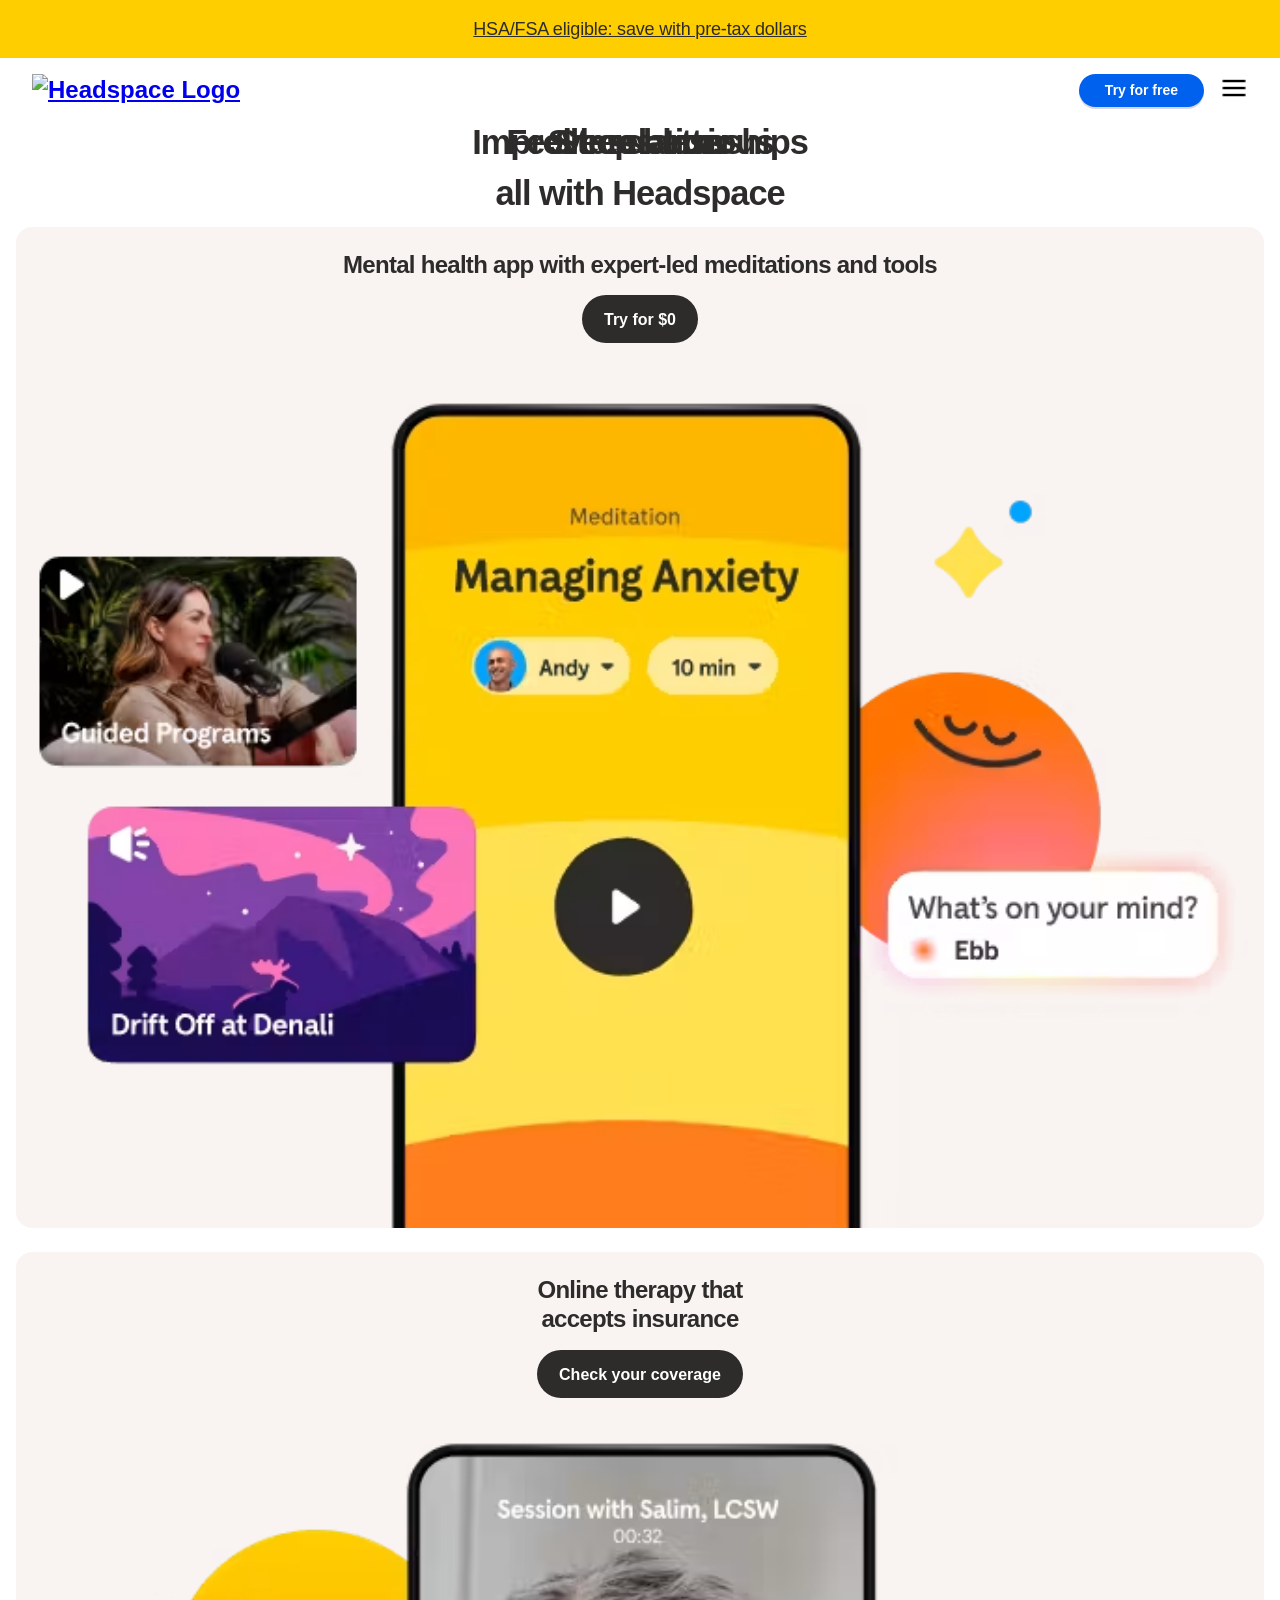
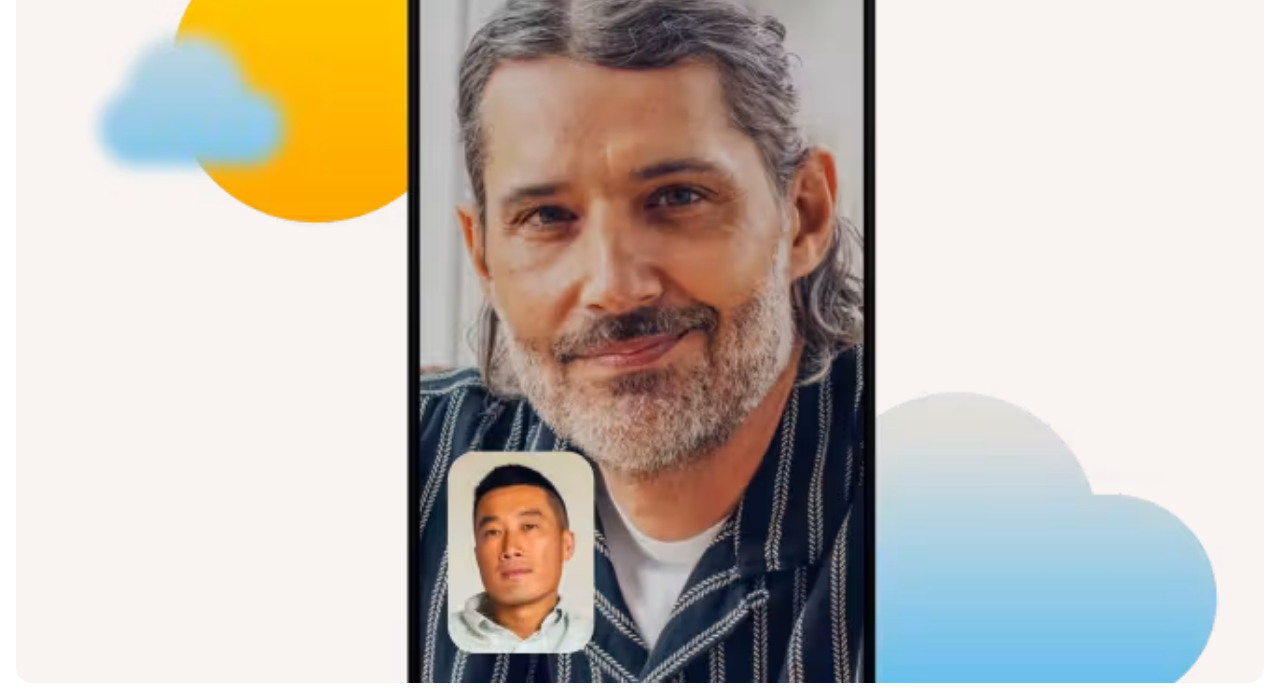
==== index.html @ a24cae14 "Add files via upload" ====
<!DOCTYPE html>
<html lang="en">

<head>
    <meta charset="UTF-8">
    <meta name="viewport" content="width=device-width, initial-scale=1.0">
    <title>Headspace</title>
    <link rel="stylesheet" href="css/styles.css">
</head>

<body>

    <div>
        <a href="https://checkout.headspace.com/checkout?voucherCode=B2C14DANNUAL2022&step=Warm-up/">
            <p>HSA/FSA eligible: save with pre-tax dollars</p>
        </a>
    </div>
    <nav>
        <ul>
            <li>
                <a href="index.html">
                    <img src="//images.ctfassets.net/v3n26e09qg2r/64mSWkeWKMrDAwmTViOdmS/ec6d493260ff34b5a6205be6aec2a485/Logo.svg"
                        alt="Headspace Logo">
                </a>


            </li>
            <li>
                <a href="https://checkout.headspace.com/checkout?voucherCode=B2C14DANNUAL2022">Try for free</a>
                <label for="menu-toggle"><img src="img/hamburger.png" alt="Menu"> <input type="checkbox"
                        id="menu-toggle" hidden>
                </label>
            </li>
        </ul>


        <div>
            <ul>
                <label for="menu-toggle"><span></span></label>
                <li>
                    <label for="Submenu-ForYou">
                        <input type="checkbox" id="Submenu-ForYou" hidden>
                        <p>For You</p>
                        <span></span>
                    </label>
                    <div>
                            <ul>
                                <li> <label for="Submenu-ForYou"><span></span></label>
                                    <h1>For You</h1>
                                    <label for="menu-toggle"><span></span></label>
                                </li>
                                <li>
                                    <a href="https://www.headspace.com/app?origin=navigation">Headspace App</a>
                                    <details>
                                        <summary>What we offer</summary>
                                        <ul>
                                            <li><a href="">Meditation</a></li>
                                            <li><a href="">Online therapy</a></li>
                                            <li><a href="">Mindfulness</a></li>
                                            <li><a href="">Sleep</a></li>
                                            <li><a href="">Mental health coaching</a></li>
                                            <li><a href="">Ebb AI companion</a></li>
                                        </ul>
                                    </details>
                                    <details>
                                        <summary>How we help</summary>
                                        <ul>
                                            <li><a href="">Anxiety</a></li>
                                            <li><a href="">Stress</a></li>
                                            <li><a href="">Sleep better</a></li>
                                            <li><a href="">Mental health</a></li>
                                            <li><a href="">Mindful families</a></li>
                                        </ul>
                                    </details>
                                                                        <details>
                                        <summary>Explore our library</summary>
                                        <ul>
                                            <li><a href="">New and popular</a></li>
                                            <li><a href="">Guided courses</a></li>
                                            <li><a href="">Beginning meditation</a></li>
                                            <li><a href="">Calming everyday anxiety</a></li>
                                            <li><a href="">Mindful parenting</a></li>
                                            <li><a href="">Mindfulness at work</a></li>
                                            <li><a href="">Sleep music</a></li>
                                            <li><a href="">White noise</a></li>
                                        </ul>
                                    </details>
                                </li>
                                <li>
                                    <a href="https://checkout.headspace.com/checkout?voucherCode=B2C14DANNUAL2022&origin=navigation">Try for free</a>
                                </li>
                            </ul>
                        </div>
                    <label for="Submenu-ForBusiness">
                        <input type="checkbox" id="Submenu-ForBusiness" hidden>
                        <p>For Business</p>
                        <span></span>
                    </label>

                    <a href="https://organizations.headspace.com/providers?origin=navigation">
                        For Providers
                    </a>

                    <label for="Submenu-OurPlans">
                        <input type="checkbox" id="Submenu-OurPlans" hidden>
                        <p>Our Plans</p>
                        <span></span>
                    </label>

                    <label for="Submenu-Resources">
                        <input type="checkbox" id="Submenu-Resources" hidden>
                        <p>Resources</p>
                        <span></span>
                    </label>

                    <label for="Submenu-About">
                        <input type="checkbox" id="Submenu-About" hidden>
                        <p>About</p>
                        <span></span>
                    </label>
                </li>
                <li></li>
                <li>
                    <a href="">Log in</a>
                    <a href="">Help</a>
                </li>
                <li><a href="http://checkout.headspace.com/therapy?origin=therapy-deeper-dive">Get started</a></li>
            </ul>
        </div>


    </nav>

    <header>
        <ul>
            <li><p>Sleep better</p></li>
            <li><p>Feel less anxious</p></li>
            <li><p>Improve relationships</p></li>
            <li><p>Stress less</p></li>
        </ul>
        <h2>all with Headspace</h2>
    </header>

        <main>
        <article>
            <div>
                <p>Mental health app with expert-led meditations and tools</p>

                <a href="">Try for $0</a>

                <img src="img/mobile_hero_1_june5_2x__1_.avif" alt="Mental health app">

            </div>
            <div>
                <p>Online therapy that accepts insurance</p>

                <a href="">Check your coverage</a>

                <img src="img/mobile_hero_2_june5_2x__1_.avif" alt="Online therapy">
            </div>
        </article>

    </main>

</body>

</html>
---- css/styles.css ----
* {
  margin: 0;
  padding: 0;
  box-sizing: border-box;
}

:root {
  --text-color: #2d2c2b;
  --top-background-color: #ffce00;
  --submenu-color: rgb(45, 44, 43);
  --submenu-icons-bg-color: #f9f4f2;
  --submenu-padding: 2rem 1.25rem;
}

body,
html {
  font-family: "Poppins", sans-serif;
  color: var(--text-color);
}

ul {
  list-style: none;
}

a,
label {
  cursor: pointer;
}

body > div:first-of-type {
  width: 100%;
  background: var(--top-background-color);
  padding: 1rem 0;
  display: flex;
  justify-content: center;

  a {
    color: var(--text-color);
    font-size: 1.125rem;
    font-weight: 500;
    letter-spacing: -0.01em;
    line-height: 1.625rem;
  }
}
/* nav codes */
nav {
  width: 100%;
  display: flex;
  justify-content: center;
  background-color: white;
  padding: 1rem 2rem;

  &:has(#menu-toggle:checked) {
    > div {
      transform: translateY(0);
      z-index: 9;
      transition: transform 0.3s ease-in-out;
    }
  }

  > ul {
    display: flex;
    align-items: center;
    justify-content: space-between;
    width: 100%;

    li {
      display: flex;
      align-items: center;
      gap: 1rem;

      &:first-child a {
        font-size: 1.5rem;
        font-weight: bold;
        line-height: 2rem;
      }

      &:last-child {
        a {
          text-decoration: none;
          border: 0.125rem solid transparent;
          font-weight: bold;
          line-height: 1.1em;
          max-width: 20.4375rem;
          overflow: hidden;
          padding: calc((2.75rem - 1.1em) / 2) 1.5rem;
          position: relative;
          white-space: nowrap;
          background: #0061ef;
          border-color: transparent;
          border-radius: 2rem;
          color: #ffffff;
          opacity: 1;
          box-shadow: 0 0.125rem 0 rgba(65, 61, 69, 0.2);
          height: 2rem;
          display: flex;
          font-size: 0.875rem;
          align-items: center;
        }

        img {
          width: 1.75rem;
        }
      }
    }
  }

  /* hamburger menu codes */
  > div {
    position: absolute;
    background-color: white;
    inset: 0;
    transform: translateX(150vh);

    > ul {
      padding: var(--submenu-padding);
      display: flex;
      flex-direction: column;
      gap: 2rem;
      width: 100%;

      li:nth-of-type(1) > a,
      li:nth-of-type(3) > a {
        text-decoration: none;
        color: var(--submenu-color);
        font-size: 1.25rem;
        line-height: 1.25rem;
      }

      > li:nth-of-type(2) {
        width: 99%;
        background: black;
        height: 2px;
        margin-top: -1.25rem;
      }

      > li:last-of-type {
        a {
          text-decoration: none;
          border: 0.125rem solid transparent;
          cursor: pointer;
          font-weight: bold;
          line-height: 1.1em;
          max-width: 20.4375rem;
          overflow: hidden;
          padding: calc(-0.55em + 1.375rem) 1.5rem;
          text-overflow: ellipsis;
          transition:
            color 150ms cubic-bezier(0.32, 0.94, 0.6, 1),
            background-color 150ms cubic-bezier(0.32, 0.94, 0.6, 1),
            border-color 150ms cubic-bezier(0.32, 0.94, 0.6, 1),
            box-shadow 150ms cubic-bezier(0.32, 0.94, 0.6, 1),
            transform 150ms cubic-bezier(0.32, 0.94, 0.6, 1);
          user-select: none;
          white-space: nowrap;
          background: rgb(45, 44, 43);
          opacity: 1;
          box-shadow: rgba(65, 61, 69, 0.2) 0px 0.125rem 0px;
          height: 4.375rem;
          min-height: 4.375rem;
          width: 100%;
          color: rgb(255, 255, 255);
          font-size: 1.5rem;
          display: flex;
          -moz-box-pack: center;
          justify-content: center;
          -moz-box-align: center;
          align-items: center;
          position: fixed;
          margin-top: 0px;
          border-radius: 50rem;
          bottom: 2rem;
          transform: translate(-50%, 0%);
          left: 50%;
        }
      }

      > label {
        align-self: flex-end;
        span {
          display: flex;
          align-items: center;
          justify-content: center;
          background: var(--submenu-icons-bg-color);
          width: 2.5rem;
          height: 2.5rem;
          border-radius: 50%;
          transform: rotate(45deg);
        }

        span::before,
        span::after {
          content: "";
          position: absolute;
          border-top: 2px solid;
          width: 20px;
          height: 0;
          top: 50%;
        }

        span::after {
          transform: rotate(90deg);
        }
      }

      > li {
        display: flex;
        flex-direction: column;
        gap: 2rem;
        color: var(--submenu-color);
        line-height: 1.15rem;
        font-size: 1.25rem;

        &:has(#Submenu-ForYou:checked) {
          > div {
            display: block;
            z-index: 10;
          }
        }

        >label {
          display: flex;
          justify-content: space-between;
          padding-right: 0.5rem;
        }

        /* Submenu for you code */

        div {
          position: absolute;
          inset: 0;
          background-color: white;
          display: none;

          h1 {
            font-size: 1.5rem;
            font-weight: bold;
          }
          ul li label:first-of-type {
            span {
              display: flex;
              align-items: center;
              justify-content: center;
              background: var(--submenu-icons-bg-color);
              width: 2.5rem;
              height: 2.5rem;
              border-radius: 50%;
            }

            span::after {
              content: "";
              border: solid;
              border-width: 0 2px 2px 0;
              display: inline-block;
              padding: 5px;
              transform: rotate(135deg);
              transition: 0.3s;
            }
          }

          ul li label:nth-of-type(2) {
            span {
              display: flex;
              align-items: center;
              justify-content: center;
              background: var(--submenu-icons-bg-color);
              width: 2.5rem;
              height: 2.5rem;
              border-radius: 50%;
              transform: rotate(45deg);
            }

            span::before,
            span::after {
              content: "";
              position: absolute;
              border-top: 2px solid;
              width: 20px;
              height: 0;
              top: 50%;
            }

            span::after {
              transform: rotate(90deg);
            }
          }

          > ul {
            padding: var(--submenu-padding);
            display: flex;
            flex-direction: column;
            gap: 2rem;

            li:nth-of-type(1) {
              display: flex;
              justify-content: space-between;
              align-items: center;
            }
            > li:nth-of-type(2) {
              display: flex;
              flex-direction: column;
              gap: 2rem;
              height: 40.5rem;
              overflow: scroll;

              > a {
                text-decoration: none;
                color: var(--submenu-color);
                font-weight: bold;
                font-size: 1.125rem;
              }

              details {
                display: flex;
                flex-direction: column;
                gap: 1rem;
              }

              summary {
                display: flex;
                justify-content: space-between;
                align-items: center;
                font-weight: bold;
                font-size: 1.125rem;
              }

              summary::after {
                content: "";
                border: solid;
                border-width: 0 2px 2px 0;
                display: inline-block;
                padding: 5px;
                transform: rotate(45deg);
                transition: 0.3s;
                margin-right: 0.5rem;
              }

              details[open] > summary::after {
                transform: rotate(225deg);
              }

              ul {
                display: flex;
                flex-direction: column;
                gap: .75rem;

                li {
                  font-size: 1rem;

                  &:nth-of-type(3){
                    margin-top: -.5rem;
                  }


                  a {
                    text-decoration: none;
                    color: var(--submenu-color);
                    font-size: 1rem;
                  }
                }
              }
            }

            li:nth-of-type(3) {
              a {
                text-decoration: none;
                border: 0.125rem solid transparent;
                cursor: pointer;
                font-weight: bold;
                line-height: 1.1em;
                max-width: 20.4375rem;
                overflow: hidden;
                padding: calc(-0.55em + 1.375rem) 1.5rem;
                text-overflow: ellipsis;
                transition:
                  color 150ms cubic-bezier(0.32, 0.94, 0.6, 1),
                  background-color 150ms cubic-bezier(0.32, 0.94, 0.6, 1),
                  border-color 150ms cubic-bezier(0.32, 0.94, 0.6, 1),
                  box-shadow 150ms cubic-bezier(0.32, 0.94, 0.6, 1),
                  transform 150ms cubic-bezier(0.32, 0.94, 0.6, 1);
                user-select: none;
                white-space: nowrap;
                background: rgb(0, 97, 239);
                opacity: 1;
                box-shadow: rgba(65, 61, 69, 0.2) 0px 0.125rem 0px;
                height: 4.375rem;
                min-height: 4.375rem;
                width: 100%;
                color: rgb(255, 255, 255);
                font-size: 1.5rem;
                display: flex;
                -moz-box-pack: center;
                justify-content: center;
                -moz-box-align: center;
                align-items: center;
                position: fixed;
                margin-top: 0px;
                border-radius: 50rem;
                bottom: 2rem;
                transform: translate(-50%, 0%);
                left: 50%;
              }
            }
          }
        }
      }
    }
  }
}

nav > div > ul > li:first-of-type > label > span {
  display: flex;
  align-items: center;
  justify-content: center;
}

nav > div > ul > li:first-of-type > label > span::after {
  content: "";
  border: solid;
  border-width: 0 2px 2px 0;
  display: inline-block;
  padding: 5px;
  transform: rotate(-45deg);
  transition: 0.3s;
}


/* Header */

    header{
        display: flex;
        flex-direction: column;
        align-items: center;
        justify-content: center;
        gap: 1rem;
    

    h2{
        font-size: 2.15rem;
        line-height: 100%;
        font-weight: bold;
        margin: 0;
        letter-spacing: -0.03em;
        color: #2D2C2B;
        text-align: center;
    }

    ul {
        position: relative;
        width: 100%;
        height: 2.35rem;
        overflow: hidden;
        list-style: none;
        font-weight: bold;
        font-size: 2.15rem;
        letter-spacing: -0.03em;
        color: #2D2C2B;
        text-align: center;
        
        
    }

    li {
        position: absolute;
        inset: 0;

        animation: move-up 12s infinite;
        animation-delay: calc(var(--index) * -3s);
    }

    li:nth-child(1) {
        --index: 0;
    }

    li:nth-child(2) {
        --index: 3;
    }

    li:nth-child(3) {
        --index: 2;
    }

    li:nth-child(4) {
        --index: 1;
    }
}

@keyframes move-up {
    /* Tekst blijft zichtbaar */
    0%,
    20% {
        transform: translateY(0);
        opacity: 1;
    }

    /* Tekst beweegt omhoog */
    25% {
        transform: translateY(-100%);
        opacity: 0;
    }

    /* Tekst staat onder het zichtbare gedeelte */
    25.1%,
    95% {
        transform: translateY(100%);
        opacity: 0;
    }

    /* Tekst komt van onderen binnen */
    100% {
        transform: translateY(0);
        opacity: 1;
    }
}

/* Main content */
/* first main content */

    main article:first-of-type{
            display: grid;
            padding: 1rem;
            gap: 1.5rem;
                
        
        div:nth-of-type(2) p{
                width: 15rem;
            }


        div{
            display: flex;
            flex-direction: column;
            gap: 1rem;
            text-align: center;
            background-color: #F9F4F2;
            padding: 1.5rem 1rem 0 1rem; 
            border-radius: 1rem;
            align-items: center;
            
            p{
                font-size: 1.5rem;
                line-height: 120%;
                font-weight: bold;
                color: #2D2C2B;
                letter-spacing: -0.03em;
                text-align: center;
            }


a {
    display: inline-block;

    width: max-content;
    height: 3rem;
    padding: 0.875rem 1.25rem;

    background-color: #2d2c2b;
    color: #fff;

    border: 0.125rem solid transparent;
    border-radius: 2rem;

    font-size: 1rem;
    font-weight: bold;
    line-height: 1.1;
    text-decoration: none;


    transition:
        color 150ms cubic-bezier(0.32, 0.94, 0.6, 1),
        background-color 150ms cubic-bezier(0.32, 0.94, 0.6, 1),
        border-color 150ms cubic-bezier(0.32, 0.94, 0.6, 1),
        box-shadow 150ms cubic-bezier(0.32, 0.94, 0.6, 1),
        transform 150ms cubic-bezier(0.32, 0.94, 0.6, 1);
}

a:hover {
    background-color: #454341;
    transform: translateY(-0.125rem);
    box-shadow: 0 0.25rem 0.75rem rgba(0, 0, 0, 0.25);
}

a:active {
    transform: translateY(0);
    box-shadow: none;
}

a:focus-visible {
    outline: 0.1875rem solid #7c6cff;
    outline-offset: 0.1875rem;
}

            img{
                width: 100%;
                height: auto;
            }

        }

}
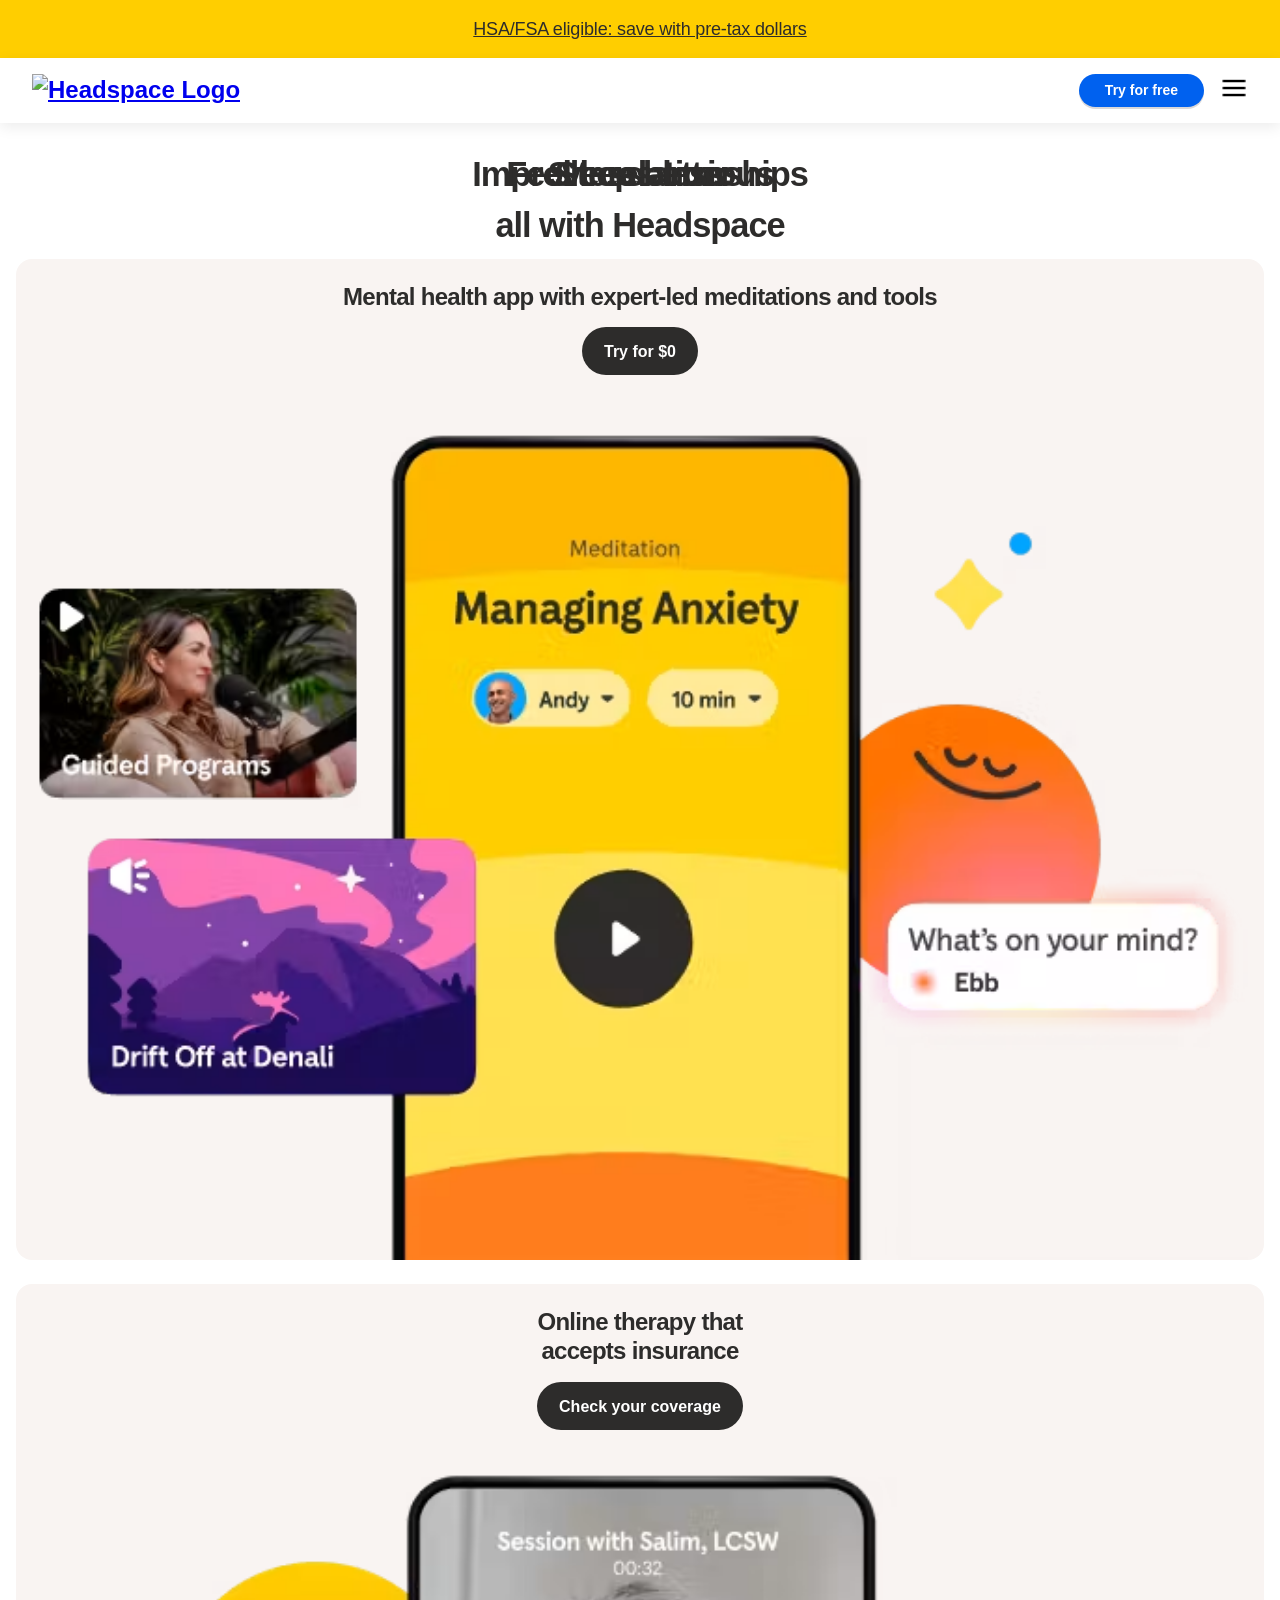
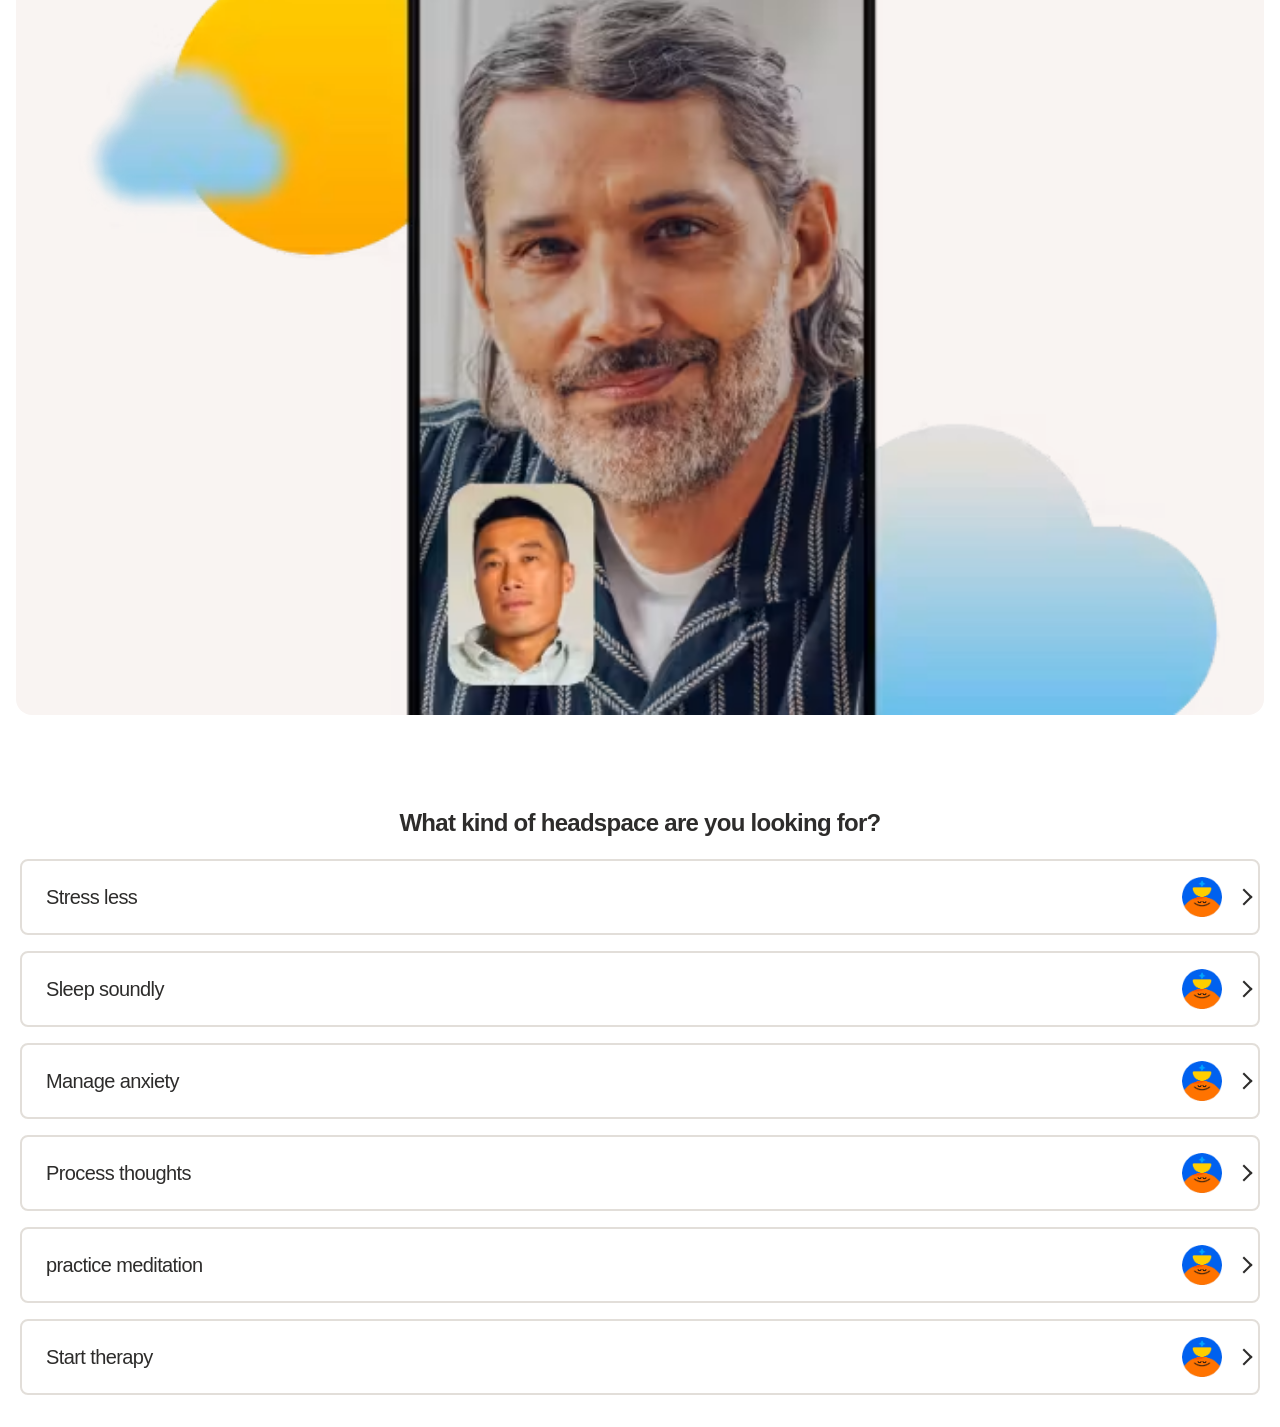
==== commit 46398be9: "article 2" ====
--- a/index.html
+++ b/index.html
@@ -160,8 +160,126 @@
             </div>
         </article>
 
+        <article>
+            <h2>What kind of headspace are you looking for?</h2>
+            <ul>
+                <li>
+                    <p>Stress less</p>
+                    <div>
+                        <img src="img/guided-meditations.png" alt="Guided meditation">
+                        <span></span>
+                    </div>
+                </li>
+                <li>
+                    <p>Sleep soundly</p>
+                    <div>
+                        <img src="img/guided-meditations.png" alt="Guided meditation">
+                        <span></span>
+                    </div>
+                </li>
+                <li>
+                    <p>Manage anxiety</p>
+                    <div>
+                        <img src="img/guided-meditations.png" alt="Guided meditation">
+                        <span></span>
+                    </div>
+                </li>
+                <li>
+                    <p>Process thoughts</p>
+                    <div>
+                        <img src="img/guided-meditations.png" alt="Guided meditation">
+                        <span></span>
+                    </div>
+                </li>
+                <li>
+                    <p>practice meditation</p>
+                    <div>
+                        <img src="img/guided-meditations.png" alt="Guided meditation">
+                        <span></span>
+                    </div>
+                </li>
+                <li>
+                    <p>Start therapy</p>
+                    <div>
+                        <img src="img/guided-meditations.png" alt="Guided meditation">
+                        <span></span>
+                    </div>
+                </li>
+                
+            </ul>
+
+            <ul>
+                <li>
+                    <button></button>
+                    <img src="img/Frame__2_main_.svg" role="img">
+                    <h4>Reframe stress</h4>
+                    <p>Find balance in the hustle and bustle of everyday life with different stress-relieving techniques. </p>
+                    <ul>
+                        <li>
+                            <img src="img/guided-meditations.svg" role="img">
+                            <div>
+                                <p>Meditation for every moment</p>
+                                <p>Explore 1,000+ guided meditations</p>
+                            </div>
+                        </li>
+                        <li>
+                            <img src="img/Frame__2.1_.svg" role="img">
+                            <div>
+                                <p>SOS Collection</p>
+                                <p>Emergency meditations when you need them</p>
+                            </div>
+                        </li>
+                        <li>
+                            <img src="img/stress-management.svg" role="img">
+                            <div>
+                                <p>Stress management</p>
+                                <p>Learn new skills to get through difficult moments</p>
+                            </div>
+                        </li>
+                        <li>
+                            <img src="img/Frame.avif">
+                            <div>
+                                <p>Expert-led programs</p>
+                                <p>Take courses on how to let go of stress</p>
+                            </div>
+                        </li>
+                        
+                    </ul>
+
+                    <div>
+                        <a>Try for free</a>
+                    </div>
+                </li>
+            </ul>
+        </article>
+
     </main>
 
+    <script>
+const openItems = document.querySelectorAll(
+  "main article:nth-of-type(2) ul:first-of-type li"
+);
+
+const modal = document.querySelector(
+  "main article:nth-of-type(2) ul:last-of-type"
+);
+
+const closeButton = modal.querySelector("button");
+
+openItems.forEach((item) => {
+  item.addEventListener("click", () => {
+    modal.classList.add("is-open");
+    document.body.classList.add("modal-open");
+  });
+});
+
+closeButton.addEventListener("click", () => {
+  modal.classList.remove("is-open");
+  document.body.classList.remove("modal-open");
+});
+
+
+    </script>
 </body>
 
 </html>
--- a/css/styles.css
+++ b/css/styles.css
@@ -33,6 +33,7 @@
   padding: 1rem 0;
   display: flex;
   justify-content: center;
+  align-items: center;
 
   a {
     color: var(--text-color);
@@ -49,6 +50,11 @@
   justify-content: center;
   background-color: white;
   padding: 1rem 2rem;
+  position: sticky;
+  top: 0;
+  z-index: 3;
+  box-shadow: 0 4px 14px rgb(0 0 0 / 8%);
+  margin-bottom: 2rem;
 
   &:has(#menu-toggle:checked) {
     > div {
@@ -107,10 +113,10 @@
 
   /* hamburger menu codes */
   > div {
-    position: absolute;
+    position: fixed;
     background-color: white;
     inset: 0;
-    transform: translateX(150vh);
+    transform: translateX(100%);
 
     > ul {
       padding: var(--submenu-padding);
@@ -218,7 +224,7 @@
           }
         }
 
-        >label {
+        > label {
           display: flex;
           justify-content: space-between;
           padding-right: 0.5rem;
@@ -300,8 +306,9 @@
               display: flex;
               flex-direction: column;
               gap: 2rem;
-              height: 40.5rem;
-              overflow: scroll;
+              height: 74vh;
+              overflow-y: auto;
+              overflow-x: hidden;
 
               > a {
                 text-decoration: none;
@@ -342,15 +349,14 @@
               ul {
                 display: flex;
                 flex-direction: column;
-                gap: .75rem;
+                gap: 0.75rem;
 
                 li {
                   font-size: 1rem;
 
-                  &:nth-of-type(3){
-                    margin-top: -.5rem;
+                  &:nth-of-type(3) {
+                    margin-top: -0.5rem;
                   }
-
 
                   a {
                     text-decoration: none;
@@ -424,177 +430,423 @@
   transition: 0.3s;
 }
 
-
 /* Header */
 
-    header{
-        display: flex;
-        flex-direction: column;
-        align-items: center;
-        justify-content: center;
-        gap: 1rem;
-    
-
-    h2{
-        font-size: 2.15rem;
-        line-height: 100%;
-        font-weight: bold;
-        margin: 0;
-        letter-spacing: -0.03em;
-        color: #2D2C2B;
-        text-align: center;
-    }
-
-    ul {
-        position: relative;
-        width: 100%;
-        height: 2.35rem;
-        overflow: hidden;
-        list-style: none;
-        font-weight: bold;
-        font-size: 2.15rem;
-        letter-spacing: -0.03em;
-        color: #2D2C2B;
-        text-align: center;
-        
-        
-    }
-
-    li {
-        position: absolute;
-        inset: 0;
-
-        animation: move-up 12s infinite;
-        animation-delay: calc(var(--index) * -3s);
-    }
-
-    li:nth-child(1) {
-        --index: 0;
-    }
-
-    li:nth-child(2) {
-        --index: 3;
-    }
-
-    li:nth-child(3) {
-        --index: 2;
-    }
-
-    li:nth-child(4) {
-        --index: 1;
-    }
+header {
+  display: flex;
+  flex-direction: column;
+  align-items: center;
+  justify-content: center;
+  gap: 1rem;
+
+  h2 {
+    font-size: 2.15rem;
+    line-height: 100%;
+    font-weight: bold;
+    margin: 0;
+    letter-spacing: -0.03em;
+    color: #2d2c2b;
+    text-align: center;
+  }
+
+  ul {
+    position: relative;
+    width: 100%;
+    height: 2.35rem;
+    overflow: hidden;
+    list-style: none;
+    font-weight: bold;
+    font-size: 2.15rem;
+    letter-spacing: -0.03em;
+    color: #2d2c2b;
+    text-align: center;
+  }
+
+  li {
+    position: absolute;
+    inset: 0;
+
+    animation: move-up 12s infinite;
+    animation-delay: calc(var(--index) * -3s);
+  }
+
+  li:nth-child(1) {
+    --index: 0;
+  }
+
+  li:nth-child(2) {
+    --index: 3;
+  }
+
+  li:nth-child(3) {
+    --index: 2;
+  }
+
+  li:nth-child(4) {
+    --index: 1;
+  }
 }
 
 @keyframes move-up {
-    /* Tekst blijft zichtbaar */
-    0%,
-    20% {
-        transform: translateY(0);
-        opacity: 1;
-    }
-
-    /* Tekst beweegt omhoog */
-    25% {
-        transform: translateY(-100%);
-        opacity: 0;
-    }
-
-    /* Tekst staat onder het zichtbare gedeelte */
-    25.1%,
-    95% {
-        transform: translateY(100%);
-        opacity: 0;
-    }
-
-    /* Tekst komt van onderen binnen */
-    100% {
-        transform: translateY(0);
-        opacity: 1;
-    }
+  /* Tekst blijft zichtbaar */
+  0%,
+  20% {
+    transform: translateY(0);
+    opacity: 1;
+  }
+
+  /* Tekst beweegt omhoog */
+  25% {
+    transform: translateY(-100%);
+    opacity: 0;
+  }
+
+  /* Tekst staat onder het zichtbare gedeelte */
+  25.1%,
+  95% {
+    transform: translateY(100%);
+    opacity: 0;
+  }
+
+  /* Tekst komt van onderen binnen */
+  100% {
+    transform: translateY(0);
+    opacity: 1;
+  }
 }
 
 /* Main content */
 /* first main content */
 
-    main article:first-of-type{
-            display: grid;
-            padding: 1rem;
-            gap: 1.5rem;
-                
-        
-        div:nth-of-type(2) p{
-                width: 15rem;
-            }
-
-
-        div{
-            display: flex;
-            flex-direction: column;
-            gap: 1rem;
-            text-align: center;
-            background-color: #F9F4F2;
-            padding: 1.5rem 1rem 0 1rem; 
-            border-radius: 1rem;
-            align-items: center;
-            
-            p{
-                font-size: 1.5rem;
-                line-height: 120%;
-                font-weight: bold;
-                color: #2D2C2B;
-                letter-spacing: -0.03em;
-                text-align: center;
-            }
-
-
-a {
-    display: inline-block;
-
-    width: max-content;
-    height: 3rem;
-    padding: 0.875rem 1.25rem;
-
-    background-color: #2d2c2b;
-    color: #fff;
-
-    border: 0.125rem solid transparent;
-    border-radius: 2rem;
-
-    font-size: 1rem;
-    font-weight: bold;
-    line-height: 1.1;
-    text-decoration: none;
-
-
-    transition:
+main {
+  display: flex;
+  flex-direction: column;
+  gap: 3rem;
+}
+
+main article:first-of-type {
+  display: grid;
+  padding: 1rem;
+  gap: 1.5rem;
+
+  div:nth-of-type(2) p {
+    width: 15rem;
+  }
+
+  div {
+    display: flex;
+    flex-direction: column;
+    gap: 1rem;
+    text-align: center;
+    background-color: #f9f4f2;
+    padding: 1.5rem 1rem 0 1rem;
+    border-radius: 1rem;
+    align-items: center;
+
+    p {
+      font-size: 1.5rem;
+      line-height: 120%;
+      font-weight: bold;
+      color: #2d2c2b;
+      letter-spacing: -0.03em;
+      text-align: center;
+    }
+
+    a {
+      display: inline-block;
+
+      width: max-content;
+      height: 3rem;
+      padding: 0.875rem 1.25rem;
+
+      background-color: #2d2c2b;
+      color: #fff;
+
+      border: 0.125rem solid transparent;
+      border-radius: 2rem;
+
+      font-size: 1rem;
+      font-weight: bold;
+      line-height: 1.1;
+      text-decoration: none;
+
+      transition:
         color 150ms cubic-bezier(0.32, 0.94, 0.6, 1),
         background-color 150ms cubic-bezier(0.32, 0.94, 0.6, 1),
         border-color 150ms cubic-bezier(0.32, 0.94, 0.6, 1),
         box-shadow 150ms cubic-bezier(0.32, 0.94, 0.6, 1),
         transform 150ms cubic-bezier(0.32, 0.94, 0.6, 1);
-}
-
-a:hover {
-    background-color: #454341;
-    transform: translateY(-0.125rem);
-    box-shadow: 0 0.25rem 0.75rem rgba(0, 0, 0, 0.25);
-}
-
-a:active {
-    transform: translateY(0);
-    box-shadow: none;
-}
-
-a:focus-visible {
-    outline: 0.1875rem solid #7c6cff;
-    outline-offset: 0.1875rem;
-}
-
-            img{
-                width: 100%;
-                height: auto;
-            }
-
-        }
-
-}+    }
+
+    a:hover {
+      background-color: #454341;
+      transform: translateY(-0.125rem);
+      box-shadow: 0 0.25rem 0.75rem rgba(0, 0, 0, 0.25);
+    }
+
+    a:active {
+      transform: translateY(0);
+      box-shadow: none;
+    }
+
+    a:focus-visible {
+      outline: 0.1875rem solid #7c6cff;
+      outline-offset: 0.1875rem;
+    }
+
+    img {
+      width: 100%;
+      height: auto;
+    }
+  }
+}
+
+main article:nth-of-type(2) {
+  padding: var(--submenu-padding);
+  display: flex;
+  flex-direction: column;
+  gap: 1.5rem;
+
+  h2 {
+    font-size: 1.5rem;
+    line-height: 100%;
+    font-weight: bold;
+    letter-spacing: -0.03em;
+    color: #2d2c2b;
+    text-align: center;
+  }
+
+  ul:not(:last-of-type) {
+    display: flex;
+    flex-direction: column;
+    gap: 1rem;
+
+    li {
+      width: 100%;
+      display: flex;
+      padding: 1rem 0.5rem 1rem 1.5rem;
+      transition: border 0.3s ease;
+      background-color: #ffffff;
+      border: 0.125rem solid #e2ded9;
+      border-radius: 0.5rem;
+      justify-content: space-between;
+      align-items: center;
+      cursor: pointer;
+
+      img {
+        width: 2.5rem;
+        height: 2.5rem;
+      }
+
+      div {
+        display: flex;
+        gap: 1rem;
+      }
+      span {
+        display: flex;
+        align-items: center;
+        justify-content: center;
+      }
+
+      span::after {
+        content: "";
+        border: solid;
+        border-width: 0 2px 2px 0;
+        display: inline-block;
+        padding: 5px;
+        transform: rotate(-45deg);
+        transition: 0.3s;
+      }
+
+      p {
+        font-weight: normal;
+        letter-spacing: -0.03em;
+        line-height: 1.2em;
+        font-size: 1.25rem;
+        color: #2d2c2b;
+      }
+    }
+  }
+
+  ul:not(:first-of-type) {
+    display: none;
+    position: fixed;
+    inset: 0;
+    width: 100%;
+    height: 100dvh;
+    z-index: 10;
+
+    background: rgb(0 0 0 / 62%);
+
+    justify-content: center;
+    align-items: center;
+
+    overflow-y: auto;
+    overscroll-behavior: contain;
+
+    padding-top: clamp(15rem, 29%, 23rem);
+    h4 {
+      text-rendering: optimizelegibility;
+      font-size: 1.5rem;
+      font-weight: bold;
+      line-height: 1.2em;
+      letter-spacing: -0.03em;
+      max-width: 14rem;
+      text-align: center;
+      margin-top: 2.5rem;
+      margin-bottom: 1rem;
+      color: rgb(45, 44, 43);
+    }
+
+    > li {
+      display: flex;
+      flex-direction: column;
+      gap: 1rem;
+      background: rgb(255, 183, 0);
+      padding: 1.5rem;
+      margin: 1.5rem;
+      border-radius: 1.75rem;
+      align-items: center;
+      justify-content: center;
+      position: relative;
+      padding-bottom: 9rem;
+
+      > p {
+        text-rendering: optimizelegibility;
+        font-size: 0.875rem;
+        font-weight: normal;
+        letter-spacing: 0px;
+        line-height: 1.5em;
+        text-align: center;
+        max-width: 27rem;
+        color: rgb(45, 44, 43);
+      }
+
+      ul {
+        display: flex;
+        flex-direction: column;
+        gap: 1rem;
+        li {
+          display: flex;
+          gap: 1rem;
+
+          p:first-of-type {
+            text-rendering: optimizelegibility;
+            font-size: 0.925rem;
+            font-weight: bold;
+            letter-spacing: -0.03em;
+            line-height: 1.2em;
+            margin-bottom: 0.375rem;
+            color: rgb(45, 44, 43);
+          }
+
+          p:last-of-type {
+            text-rendering: optimizelegibility;
+            font-size: 0.875rem;
+            font-weight: normal;
+            letter-spacing: 0px;
+            line-height: 1.5em;
+            color: rgb(45, 44, 43);
+          }
+
+          img {
+            width: 3rem;
+            height: 3rem;
+          }
+        }
+      }
+    }
+
+    li > img {
+      width: 80%;
+    }
+
+    button {
+      display: flex;
+      align-items: center;
+      justify-content: center;
+      background: rgba(255, 255, 255, 0.314);
+      width: 2rem;
+      height: 2rem;
+      border-radius: 50%;
+      transform: rotate(45deg);
+      border: none;
+      align-self: flex-end;
+      cursor: pointer;
+    }
+
+    button::before,
+    button::after {
+      content: "";
+      position: absolute;
+      border-top: rgb(255, 255, 255) 2px solid;
+      width: 15px;
+      height: 0;
+      top: 50%;
+    }
+
+    button::after {
+      transform: rotate(90deg);
+    }
+
+    > li > div {
+      border-radius: 0px 0px 1.5rem 1.5rem;
+      position: absolute;
+      inset: auto 0 0 0;
+
+      height: auto;
+      padding: 1rem;
+
+      box-shadow: rgba(20, 19, 19, 0.06) 0px -3px 3px 0px;
+      height: 7rem;
+      width: 100%;
+      background-color: rgb(255, 183, 0);
+      display: flex;
+      align-items: center;
+      justify-content: center;
+
+      a {
+        text-align: center;
+        display: inline-block;
+        text-decoration: none;
+        border: 0.125rem solid transparent;
+        cursor: pointer;
+        height: 3rem;
+        overflow: hidden;
+        padding: calc(-0.55em + 1.375rem) 1.5rem;
+        position: relative;
+        text-overflow: ellipsis;
+        transition:
+          color 150ms cubic-bezier(0.32, 0.94, 0.6, 1),
+          background-color 150ms cubic-bezier(0.32, 0.94, 0.6, 1),
+          border-color 150ms cubic-bezier(0.32, 0.94, 0.6, 1),
+          box-shadow 150ms cubic-bezier(0.32, 0.94, 0.6, 1),
+          transform 150ms cubic-bezier(0.32, 0.94, 0.6, 1);
+        user-select: none;
+        white-space: nowrap;
+        background: rgb(255, 255, 255);
+        border-radius: 2rem;
+        opacity: 1;
+        font-family:
+          Headspace Apercu,
+          sans-serif;
+        text-rendering: optimizelegibility;
+        font-size: 1rem;
+        font-weight: bold;
+        letter-spacing: -0.03em;
+        line-height: 1.2em;
+        width: -moz-available;
+        color: rgb(45, 44, 43);
+        margin: 0rem 1rem;
+      }
+    }
+  }
+}
+
+main article:nth-of-type(2) ul:last-of-type.is-open {
+  display: flex;
+}
+
+body.modal-open {
+  overflow: hidden;
+}
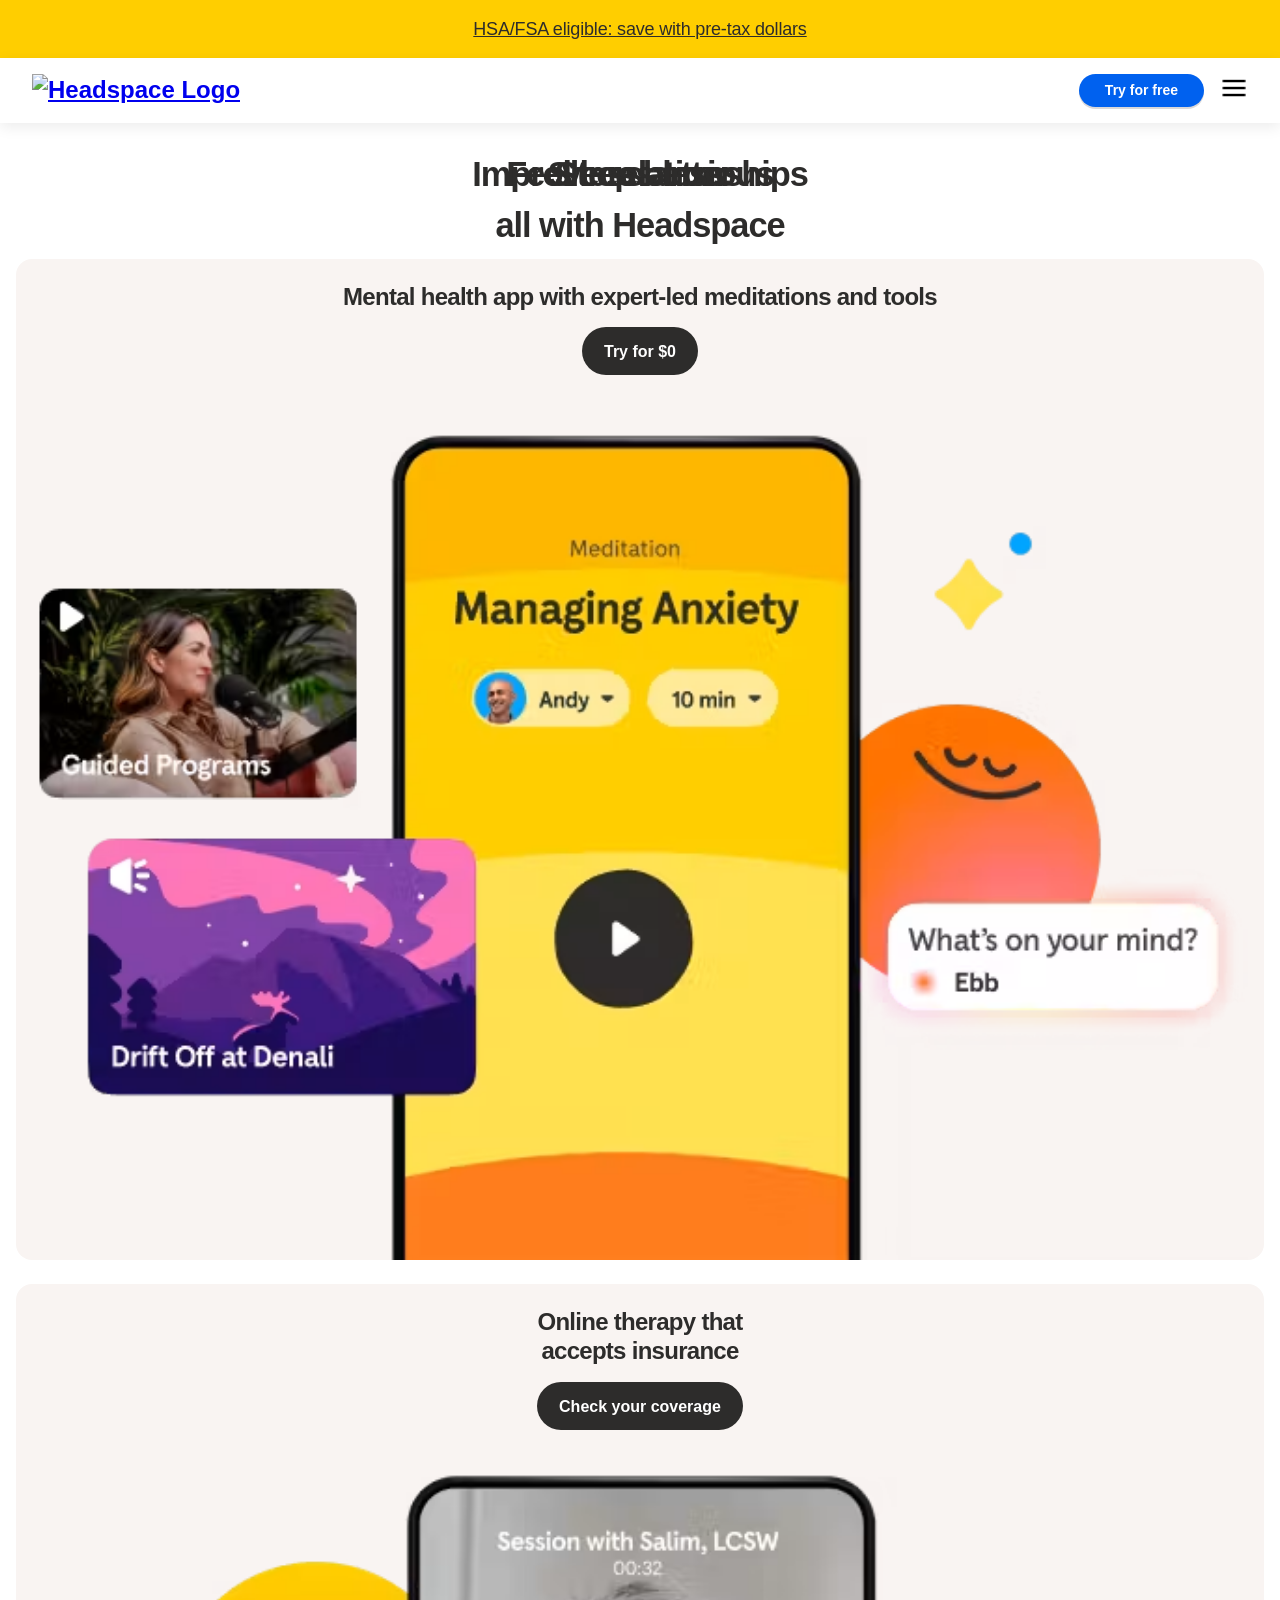
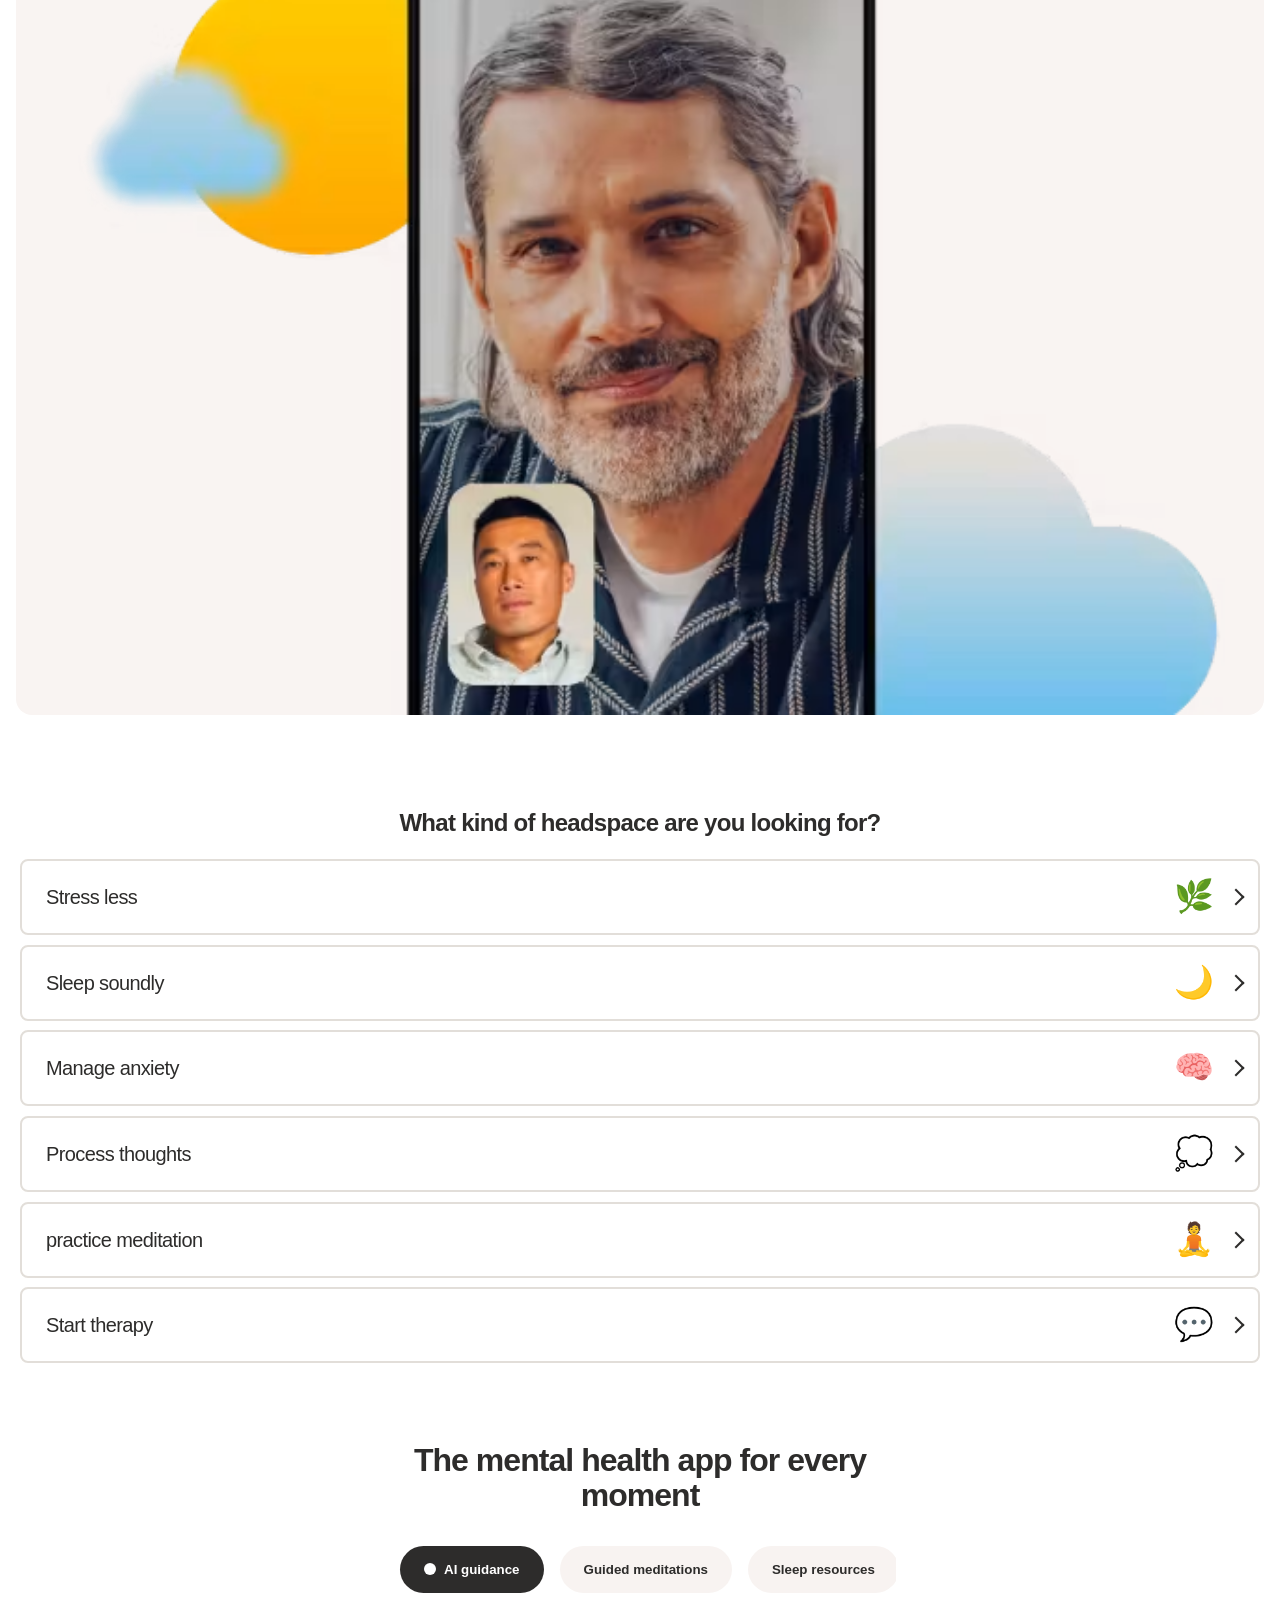
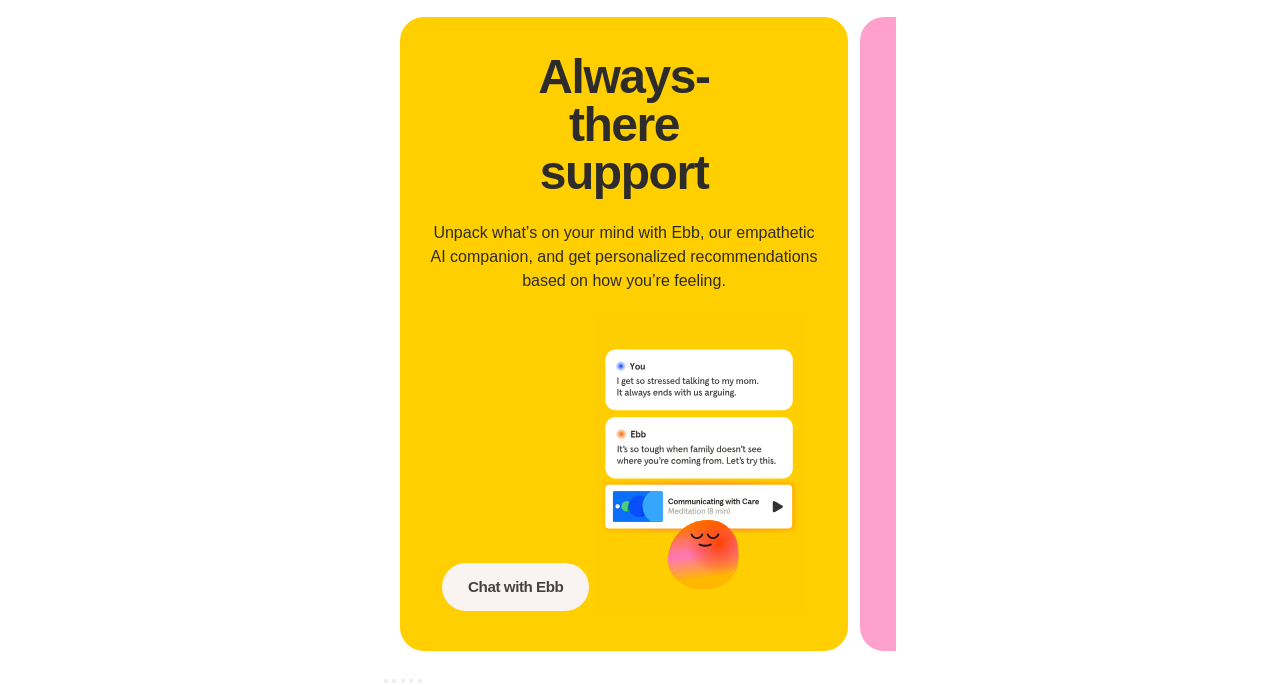
==== commit 8b6c553d: "sliders" ====
--- a/index.html
+++ b/index.html
@@ -44,53 +44,55 @@
                         <span></span>
                     </label>
                     <div>
-                            <ul>
-                                <li> <label for="Submenu-ForYou"><span></span></label>
-                                    <h1>For You</h1>
-                                    <label for="menu-toggle"><span></span></label>
-                                </li>
-                                <li>
-                                    <a href="https://www.headspace.com/app?origin=navigation">Headspace App</a>
-                                    <details>
-                                        <summary>What we offer</summary>
-                                        <ul>
-                                            <li><a href="">Meditation</a></li>
-                                            <li><a href="">Online therapy</a></li>
-                                            <li><a href="">Mindfulness</a></li>
-                                            <li><a href="">Sleep</a></li>
-                                            <li><a href="">Mental health coaching</a></li>
-                                            <li><a href="">Ebb AI companion</a></li>
-                                        </ul>
-                                    </details>
-                                    <details>
-                                        <summary>How we help</summary>
-                                        <ul>
-                                            <li><a href="">Anxiety</a></li>
-                                            <li><a href="">Stress</a></li>
-                                            <li><a href="">Sleep better</a></li>
-                                            <li><a href="">Mental health</a></li>
-                                            <li><a href="">Mindful families</a></li>
-                                        </ul>
-                                    </details>
-                                                                        <details>
-                                        <summary>Explore our library</summary>
-                                        <ul>
-                                            <li><a href="">New and popular</a></li>
-                                            <li><a href="">Guided courses</a></li>
-                                            <li><a href="">Beginning meditation</a></li>
-                                            <li><a href="">Calming everyday anxiety</a></li>
-                                            <li><a href="">Mindful parenting</a></li>
-                                            <li><a href="">Mindfulness at work</a></li>
-                                            <li><a href="">Sleep music</a></li>
-                                            <li><a href="">White noise</a></li>
-                                        </ul>
-                                    </details>
-                                </li>
-                                <li>
-                                    <a href="https://checkout.headspace.com/checkout?voucherCode=B2C14DANNUAL2022&origin=navigation">Try for free</a>
-                                </li>
-                            </ul>
-                        </div>
+                        <ul>
+                            <li> <label for="Submenu-ForYou"><span></span></label>
+                                <h1>For You</h1>
+                                <label for="menu-toggle"><span></span></label>
+                            </li>
+                            <li>
+                                <a href="https://www.headspace.com/app?origin=navigation">Headspace App</a>
+                                <details>
+                                    <summary>What we offer</summary>
+                                    <ul>
+                                        <li><a href="">Meditation</a></li>
+                                        <li><a href="">Online therapy</a></li>
+                                        <li><a href="">Mindfulness</a></li>
+                                        <li><a href="">Sleep</a></li>
+                                        <li><a href="">Mental health coaching</a></li>
+                                        <li><a href="">Ebb AI companion</a></li>
+                                    </ul>
+                                </details>
+                                <details>
+                                    <summary>How we help</summary>
+                                    <ul>
+                                        <li><a href="">Anxiety</a></li>
+                                        <li><a href="">Stress</a></li>
+                                        <li><a href="">Sleep better</a></li>
+                                        <li><a href="">Mental health</a></li>
+                                        <li><a href="">Mindful families</a></li>
+                                    </ul>
+                                </details>
+                                <details>
+                                    <summary>Explore our library</summary>
+                                    <ul>
+                                        <li><a href="">New and popular</a></li>
+                                        <li><a href="">Guided courses</a></li>
+                                        <li><a href="">Beginning meditation</a></li>
+                                        <li><a href="">Calming everyday anxiety</a></li>
+                                        <li><a href="">Mindful parenting</a></li>
+                                        <li><a href="">Mindfulness at work</a></li>
+                                        <li><a href="">Sleep music</a></li>
+                                        <li><a href="">White noise</a></li>
+                                    </ul>
+                                </details>
+                            </li>
+                            <li>
+                                <a
+                                    href="https://checkout.headspace.com/checkout?voucherCode=B2C14DANNUAL2022&origin=navigation">Try
+                                    for free</a>
+                            </li>
+                        </ul>
+                    </div>
                     <label for="Submenu-ForBusiness">
                         <input type="checkbox" id="Submenu-ForBusiness" hidden>
                         <p>For Business</p>
@@ -133,16 +135,24 @@
 
     <header>
         <ul>
-            <li><p>Sleep better</p></li>
-            <li><p>Feel less anxious</p></li>
-            <li><p>Improve relationships</p></li>
-            <li><p>Stress less</p></li>
+            <li>
+                <p>Sleep better</p>
+            </li>
+            <li>
+                <p>Feel less anxious</p>
+            </li>
+            <li>
+                <p>Improve relationships</p>
+            </li>
+            <li>
+                <p>Stress less</p>
+            </li>
         </ul>
         <h2>all with Headspace</h2>
     </header>
 
-        <main>
-        <article>
+    <main>
+        <section>
             <div>
                 <p>Mental health app with expert-led meditations and tools</p>
 
@@ -158,125 +168,301 @@
 
                 <img src="img/mobile_hero_2_june5_2x__1_.avif" alt="Online therapy">
             </div>
-        </article>
-
-        <article>
+        </section>
+
+        <section>
             <h2>What kind of headspace are you looking for?</h2>
             <ul>
                 <li>
                     <p>Stress less</p>
                     <div>
-                        <img src="img/guided-meditations.png" alt="Guided meditation">
+                        <figure>🌿</figure>
                         <span></span>
                     </div>
                 </li>
                 <li>
                     <p>Sleep soundly</p>
                     <div>
-                        <img src="img/guided-meditations.png" alt="Guided meditation">
+                        <figure>🌙</figure>
+
                         <span></span>
                     </div>
                 </li>
                 <li>
                     <p>Manage anxiety</p>
                     <div>
-                        <img src="img/guided-meditations.png" alt="Guided meditation">
-                        <span></span>
+                        <figure>🧠</figure> <span></span>
                     </div>
                 </li>
                 <li>
                     <p>Process thoughts</p>
                     <div>
-                        <img src="img/guided-meditations.png" alt="Guided meditation">
-                        <span></span>
+
+                        <figure>💭</figure> <span></span>
                     </div>
                 </li>
                 <li>
                     <p>practice meditation</p>
                     <div>
-                        <img src="img/guided-meditations.png" alt="Guided meditation">
-                        <span></span>
+                        <figure>🧘</figure> <span></span>
                     </div>
                 </li>
                 <li>
                     <p>Start therapy</p>
                     <div>
-                        <img src="img/guided-meditations.png" alt="Guided meditation">
-                        <span></span>
-                    </div>
-                </li>
-                
+                        <figure>💬</figure> <span></span>
+                    </div>
+                </li>
+
             </ul>
 
             <ul>
                 <li>
-                    <button></button>
-                    <img src="img/Frame__2_main_.svg" role="img">
-                    <h4>Reframe stress</h4>
-                    <p>Find balance in the hustle and bustle of everyday life with different stress-relieving techniques. </p>
-                    <ul>
-                        <li>
-                            <img src="img/guided-meditations.svg" role="img">
-                            <div>
-                                <p>Meditation for every moment</p>
-                                <p>Explore 1,000+ guided meditations</p>
-                            </div>
-                        </li>
-                        <li>
-                            <img src="img/Frame__2.1_.svg" role="img">
-                            <div>
-                                <p>SOS Collection</p>
-                                <p>Emergency meditations when you need them</p>
-                            </div>
-                        </li>
-                        <li>
-                            <img src="img/stress-management.svg" role="img">
-                            <div>
-                                <p>Stress management</p>
-                                <p>Learn new skills to get through difficult moments</p>
-                            </div>
-                        </li>
-                        <li>
-                            <img src="img/Frame.avif">
-                            <div>
-                                <p>Expert-led programs</p>
-                                <p>Take courses on how to let go of stress</p>
-                            </div>
-                        </li>
-                        
-                    </ul>
+                    <div>
+                        <button></button>
+                        <img src="img/Frame__2_main_.svg" role="img">
+                        <h4>Reframe stress</h4>
+                        <p>Find balance in the hustle and bustle of everyday life with different stress-relieving
+                            techniques. </p>
+                        <ul>
+                            <li>
+                                <img src="img/guided-meditations.svg" role="img">
+                                <div>
+                                    <p>Meditation for every moment</p>
+                                    <p>Explore 1,000+ guided meditations</p>
+                                </div>
+                            </li>
+                            <li>
+                                <img src="img/Frame__2.1_.svg" role="img">
+                                <div>
+                                    <p>SOS Collection</p>
+                                    <p>Emergency meditations when you need them</p>
+                                </div>
+                            </li>
+                            <li>
+                                <img src="img/stress-management.svg" role="img">
+                                <div>
+                                    <p>Stress management</p>
+                                    <p>Learn new skills to get through difficult moments</p>
+                                </div>
+                            </li>
+                            <li>
+                                <img src="img/Frame.avif">
+                                <div>
+                                    <p>Expert-led programs</p>
+                                    <p>Take courses on how to let go of stress</p>
+                                </div>
+                            </li>
+
+                        </ul>
+                    </div>
+
 
                     <div>
                         <a>Try for free</a>
                     </div>
                 </li>
             </ul>
-        </article>
+        </section>
+        <section class="slider" aria-label="Headspace mogelijkheden">
+            <h2>The mental health app for every moment</h2>
+            <nav aria-label="Slidercategorieën">
+                <button class="active" type="button" data-slide="0">
+                    <span></span>
+                    AI guidance
+                </button>
+
+                <button type="button" data-slide="1">
+                    <span></span>
+                    Guided meditations
+                </button>
+
+                <button type="button" data-slide="2">
+                    <span></span>
+                    Sleep resources
+                </button>
+
+                <button type="button" data-slide="3">
+                    <span></span>
+                    Expert-led programs
+                </button>
+
+                <button type="button" data-slide="4">
+                    <span></span>
+                    Online therapy
+                </button>
+            </nav>
+
+            <div class="slides">
+                <article>
+                    <h2>Always-there support</h2>
+                    <p>Unpack what’s on your mind with Ebb, our empathetic AI companion, and get personalized recommendations based on how you’re feeling.</p>
+                    <a href="#">Chat with Ebb</a>
+                    <img src="img/article1.png">
+                </article>
+
+                <article>
+                    <h2>Feel-good library</h2>
+                    <p>Explore 1,000+ guided meditations for feeling more relaxed — ad-free and always there.</p>
+                    <a href="#">Learn more</a>
+
+                    <aside>
+                        <div>
+                            <span></span>
+                            <span></span>
+                        </div>
+                    </aside>
+                </article>
+
+                <article>
+                    <h2>Better sleep</h2>
+                    <p>Discover relaxing exercises, sleepcasts and sounds that help you wind down.</p>
+                    <a href="#">Explore sleep</a>
+
+                    <aside>
+                        <div>
+                            <span></span>
+                            <span></span>
+                        </div>
+                    </aside>
+                </article>
+
+                <article>
+                    <h2>Better sleep</h2>
+                    <p>Discover relaxing exercises, sleepcasts and sounds that help you wind down.</p>
+                    <a href="#">Explore sleep</a>
+
+                    <aside>
+                        <div>
+                            <span></span>
+                            <span></span>
+                        </div>
+                    </aside>
+                </article>
+
+                <article>
+                    <h2>Better sleep</h2>
+                    <p>Discover relaxing exercises, sleepcasts and sounds that help you wind down.</p>
+                    <a href="#">Explore sleep</a>
+
+                    <aside>
+                        <div>
+                            <span></span>
+                            <span></span>
+                        </div>
+                    </aside>
+                </article>
+            </div>
+
+            <footer aria-label="Kies een slide">
+                <button class="active" type="button" data-slide="0" aria-label="Slide 1"></button>
+                <button type="button" data-slide="1" aria-label="Slide 2"></button>
+                <button type="button" data-slide="2" aria-label="Slide 3"></button>
+                <button type="button" data-slide="3" aria-label="Slide 4"></button>
+                <button type="button" data-slide="4" aria-label="Slide 5"></button>
+            </footer>
+        </section>
 
     </main>
 
     <script>
-const openItems = document.querySelectorAll(
-  "main article:nth-of-type(2) ul:first-of-type li"
-);
-
-const modal = document.querySelector(
-  "main article:nth-of-type(2) ul:last-of-type"
-);
-
-const closeButton = modal.querySelector("button");
-
-openItems.forEach((item) => {
-  item.addEventListener("click", () => {
-    modal.classList.add("is-open");
-    document.body.classList.add("modal-open");
-  });
-});
-
-closeButton.addEventListener("click", () => {
-  modal.classList.remove("is-open");
-  document.body.classList.remove("modal-open");
-});
+        const openItems = document.querySelectorAll(
+            "main section:nth-of-type(2) ul:first-of-type li"
+        );
+
+        const modal = document.querySelector(
+            "main section:nth-of-type(2) ul:last-of-type"
+        );
+
+        const closeButton = modal.querySelector("button");
+
+        openItems.forEach((item) => {
+            item.addEventListener("click", () => {
+                modal.classList.add("is-open");
+                document.body.classList.add("modal-open");
+            });
+        });
+
+        closeButton.addEventListener("click", () => {
+            modal.classList.remove("is-open");
+            document.body.classList.remove("modal-open");
+        });
+
+        // Selecteer eerst het volledige slidercomponent.
+        const slider = document.querySelector(".slider");
+
+        // Zoek de slides, tabs en bolletjes alleen binnen deze slider.
+        const slidesContainer = slider.querySelector(".slides");
+        const slides = [...slidesContainer.querySelectorAll("article")];
+        const tabs = [...slider.querySelectorAll(":scope > nav button")];
+        const dots = [...slider.querySelectorAll(":scope > footer button")];
+
+        // Scroll vloeiend naar de slide die bij de index hoort.
+        function selectSlide(index) {
+            slides[index].scrollIntoView({
+                behavior: "smooth",
+                block: "nearest",
+                inline: "center"
+            });
+        }
+
+        // Geef de juiste tab en het juiste bolletje de class active.
+        function setActiveSlide(index) {
+            tabs.forEach((tab, tabIndex) => {
+                tab.classList.toggle("active", tabIndex === index);
+            });
+
+            dots.forEach((dot, dotIndex) => {
+                dot.classList.toggle("active", dotIndex === index);
+            });
+
+            // Schuif de actieve tab in beeld als de tabrij breder is dan het scherm.
+            tabs[index].scrollIntoView({
+                behavior: "smooth",
+                block: "nearest",
+                inline: "center"
+            });
+        }
+
+        // Laat iedere tab naar de bijbehorende slide scrollen.
+        tabs.forEach((tab) => {
+            tab.addEventListener("click", () => {
+                selectSlide(Number(tab.dataset.slide));
+            });
+        });
+
+        // Laat ieder bolletje naar de bijbehorende slide scrollen.
+        dots.forEach((dot) => {
+            dot.addEventListener("click", () => {
+                selectSlide(Number(dot.dataset.slide));
+            });
+        });
+
+        // Controleer welke slide tijdens het swipen het meest zichtbaar is.
+        const observer = new IntersectionObserver(
+            (entries) => {
+                const visibleSlide = entries
+                    .filter((entry) => entry.isIntersecting)
+                    .sort(
+                        (first, second) =>
+                            second.intersectionRatio - first.intersectionRatio
+                    )[0];
+
+                if (visibleSlide) {
+                    const index = slides.indexOf(visibleSlide.target);
+                    setActiveSlide(index);
+                }
+            },
+            {
+                root: slidesContainer,
+                threshold: 0.6
+            }
+        );
+
+        // Voeg iedere slide toe aan de observer.
+        slides.forEach((slide) => {
+            observer.observe(slide);
+        });
 
 
     </script>
--- a/css/styles.css
+++ b/css/styles.css
@@ -44,7 +44,7 @@
   }
 }
 /* nav codes */
-nav {
+body > nav {
   width: 100%;
   display: flex;
   justify-content: center;
@@ -524,7 +524,7 @@
   gap: 3rem;
 }
 
-main article:first-of-type {
+main section:first-of-type {
   display: grid;
   padding: 1rem;
   gap: 1.5rem;
@@ -601,7 +601,7 @@
   }
 }
 
-main article:nth-of-type(2) {
+main section:nth-of-type(2) {
   padding: var(--submenu-padding);
   display: flex;
   flex-direction: column;
@@ -619,12 +619,12 @@
   ul:not(:last-of-type) {
     display: flex;
     flex-direction: column;
-    gap: 1rem;
+    gap: .6rem;
 
     li {
       width: 100%;
       display: flex;
-      padding: 1rem 0.5rem 1rem 1.5rem;
+      padding: 1rem 1rem 1rem 1.5rem;
       transition: border 0.3s ease;
       background-color: #ffffff;
       border: 0.125rem solid #e2ded9;
@@ -633,9 +633,10 @@
       align-items: center;
       cursor: pointer;
 
-      img {
+      figure {
         width: 2.5rem;
         height: 2.5rem;
+        font-size: 2rem;
       }
 
       div {
@@ -693,8 +694,7 @@
       letter-spacing: -0.03em;
       max-width: 14rem;
       text-align: center;
-      margin-top: 2.5rem;
-      margin-bottom: 1rem;
+      margin-top: 1.5rem;
       color: rgb(45, 44, 43);
     }
 
@@ -703,15 +703,13 @@
       flex-direction: column;
       gap: 1rem;
       background: rgb(255, 183, 0);
-      padding: 1.5rem;
-      margin: 1.5rem;
+      margin: 2rem;
       border-radius: 1.75rem;
       align-items: center;
       justify-content: center;
       position: relative;
-      padding-bottom: 9rem;
-
-      > p {
+
+      > div > p {
         text-rendering: optimizelegibility;
         font-size: 0.875rem;
         font-weight: normal;
@@ -750,15 +748,23 @@
           }
 
           img {
-            width: 3rem;
-            height: 3rem;
+            width: 2.2rem;
+            height: 2.2rem;
           }
         }
       }
     }
 
-    li > img {
+    li > div:first-of-type > img {
       width: 80%;
+    }
+
+    > li > div:first-of-type{
+      display: flex;
+      flex-direction: column;
+      padding: 1.5rem;
+      gap: 1rem;
+      align-items: center;
     }
 
     button {
@@ -773,6 +779,7 @@
       border: none;
       align-self: flex-end;
       cursor: pointer;
+
     }
 
     button::before,
@@ -789,10 +796,10 @@
       transform: rotate(90deg);
     }
 
-    > li > div {
+    > li > div:last-of-type {
       border-radius: 0px 0px 1.5rem 1.5rem;
-      position: absolute;
-      inset: auto 0 0 0;
+      position: sticky;
+      bottom: 0rem;
 
       height: auto;
       padding: 1rem;
@@ -816,37 +823,239 @@
         padding: calc(-0.55em + 1.375rem) 1.5rem;
         position: relative;
         text-overflow: ellipsis;
-        transition:
-          color 150ms cubic-bezier(0.32, 0.94, 0.6, 1),
-          background-color 150ms cubic-bezier(0.32, 0.94, 0.6, 1),
-          border-color 150ms cubic-bezier(0.32, 0.94, 0.6, 1),
-          box-shadow 150ms cubic-bezier(0.32, 0.94, 0.6, 1),
-          transform 150ms cubic-bezier(0.32, 0.94, 0.6, 1);
-        user-select: none;
-        white-space: nowrap;
         background: rgb(255, 255, 255);
         border-radius: 2rem;
         opacity: 1;
-        font-family:
-          Headspace Apercu,
-          sans-serif;
-        text-rendering: optimizelegibility;
         font-size: 1rem;
         font-weight: bold;
         letter-spacing: -0.03em;
         line-height: 1.2em;
-        width: -moz-available;
         color: rgb(45, 44, 43);
         margin: 0rem 1rem;
-      }
-    }
-  }
-}
-
-main article:nth-of-type(2) ul:last-of-type.is-open {
+        width: 100%;
+      }
+    }
+  }
+}
+
+main section:nth-of-type(2) ul:last-of-type.is-open {
   display: flex;
 }
 
 body.modal-open {
   overflow: hidden;
 }
+
+
+main section:nth-of-type(3){
+    
+      width: min(100%, 32rem);
+      margin: 0 auto;
+      overflow: hidden;
+      display: flex;
+      flex-direction: column;
+      gap: 1rem;
+
+      h2{
+        font-weight: bold;
+        letter-spacing: -0.03em;
+        line-height: 1.1em;
+        max-width: 100%;
+        text-align: center;
+        color: rgb(45, 44, 43);
+        align-self: center;
+        font-size: 2rem;
+        padding: 0rem 1.5rem;
+      }
+    
+
+    /* Categorieknoppen */
+    > nav {
+      display: flex;
+      gap: 1rem;
+      padding: 1rem 1rem .5rem 1rem;
+      overflow-x: auto;
+      scrollbar-width: none;
+    }
+
+    > nav::-webkit-scrollbar,
+    &::-webkit-scrollbar {
+      display: none;
+    }
+
+    > nav button {
+      flex-shrink: 0;
+      padding: 1rem 1.5rem;
+      border: 0;
+      border-radius: 999px;
+      color: #2d2c2b;
+      background: #f8f3f1;
+      font-weight: bold;
+      cursor: pointer;
+    }
+
+    > nav button span {
+      display: none;
+      width: 0.75rem;
+      height: 0.75rem;
+      background: white;
+      border-radius: 50%;
+    }
+
+    > nav button.active {
+      display: flex;
+      align-items: center;
+      gap: 0.5rem;
+      color: white;
+      background: #2d2c2b;
+    }
+
+    > nav button.active span {
+      display: block;
+    }
+
+    /* Horizontale scrollcontainer */
+    .slides {
+      display: flex;
+      gap: 0.75rem;
+      padding-inline: 1rem;
+      overflow-x: auto;
+      overscroll-behavior-x: contain;
+      scroll-snap-type: x mandatory;
+      scroll-behavior: smooth;
+      scrollbar-width: none;
+      touch-action: pan-x;
+    }
+
+    /* Alle slides */
+    .slides > article {
+      flex: 0 0 calc(100% - 2rem);
+      min-height: 34rem;
+      padding: 2.25rem 1.75rem;
+      border-radius: 1.5rem;
+      overflow: hidden;
+      scroll-snap-align: center;
+      text-align: center;
+    }
+
+    .slides > article:nth-child(1) {
+      background: #ffcf00;
+    }
+
+    .slides > article:nth-child(2) {
+      background: #FFA1CC;
+    }
+
+    .slides > article:nth-child(3) {
+      color: white;
+      background: #3B197F;
+    }
+
+    .slides > article:nth-child(4) {
+      color: white;
+      background: #02873E;
+    }
+
+    .slides > article:nth-child(5) {
+      color: white;
+      background: #0061EF;
+    }
+
+    
+
+    /* Emoji bovenaan */
+    .slides figure {
+      display: grid;
+      place-items: center;
+      min-height: 11rem;
+      margin: 0 0 1.5rem;
+      font-size: 6rem;
+    }
+
+    .slides h2 {
+      max-width: 19rem;
+      margin: 0 auto 1.5rem;
+      font-size: clamp(2rem, 8vw, 3rem);
+      line-height: 1;
+    }
+
+    .slides p {
+      font-size: 1rem;
+      font-weight: normal;
+      line-height: 1.5em;
+      margin-bottom: 1.5rem;
+      color: rgb(45, 44, 43);
+}
+    }
+
+    .slides article > a {
+      display: inline-block;
+      border: 0.125rem solid transparent;
+      cursor: pointer;
+      height: 3rem;
+      max-width: 20.4375rem;
+      overflow: hidden;
+      padding: calc(-0.55em + 1.375rem) 1.5rem;
+      white-space: nowrap;
+      background: rgb(249, 244, 242);
+      border-radius: 2rem;
+      color: rgb(68, 66, 63);
+      opacity: 1;
+      font-family: Headspace Apercu, sans-serif;
+      text-rendering: optimizelegibility;
+      font-size: .95rem;
+      font-weight: bold;
+      letter-spacing: -0.03em;
+      line-height: 1.2em;
+      text-decoration: none;
+    }
+
+    /* Simpele telefoonillustratie */
+    .slides aside {
+      width: 10rem;
+      height: 11rem;
+      margin: 4rem auto -5rem;
+      padding: 0.65rem;
+      transform: rotate(-4deg);
+      background: white;
+      border: 0.2rem solid #2d2c2b;
+      border-radius: 1rem;
+    }
+
+    .slides aside > div {
+      height: 100%;
+      padding: 1rem 0.5rem;
+      background: #f7f4f2;
+      border-radius: 0.5rem;
+    }
+
+    .slides aside span {
+      display: block;
+      height: 1.2rem;
+      margin-bottom: 0.55rem;
+      background: #ffcf00;
+      border-radius: 999px;
+    }
+
+    /* Bolletjes onderaan */
+    > footer {
+      display: flex;
+      justify-content: center;
+      gap: 0.5rem;
+      padding: .5rem;
+    }
+
+    > footer button {
+      width: 0.65rem;
+      height: 0.65rem;
+      padding: 0;
+      border: 0;
+      border-radius: 50%;
+      background: #d5d5d5;
+      cursor: pointer;
+    }
+
+    > footer button.active {
+      background: #2d2c2b;
+    }
+}
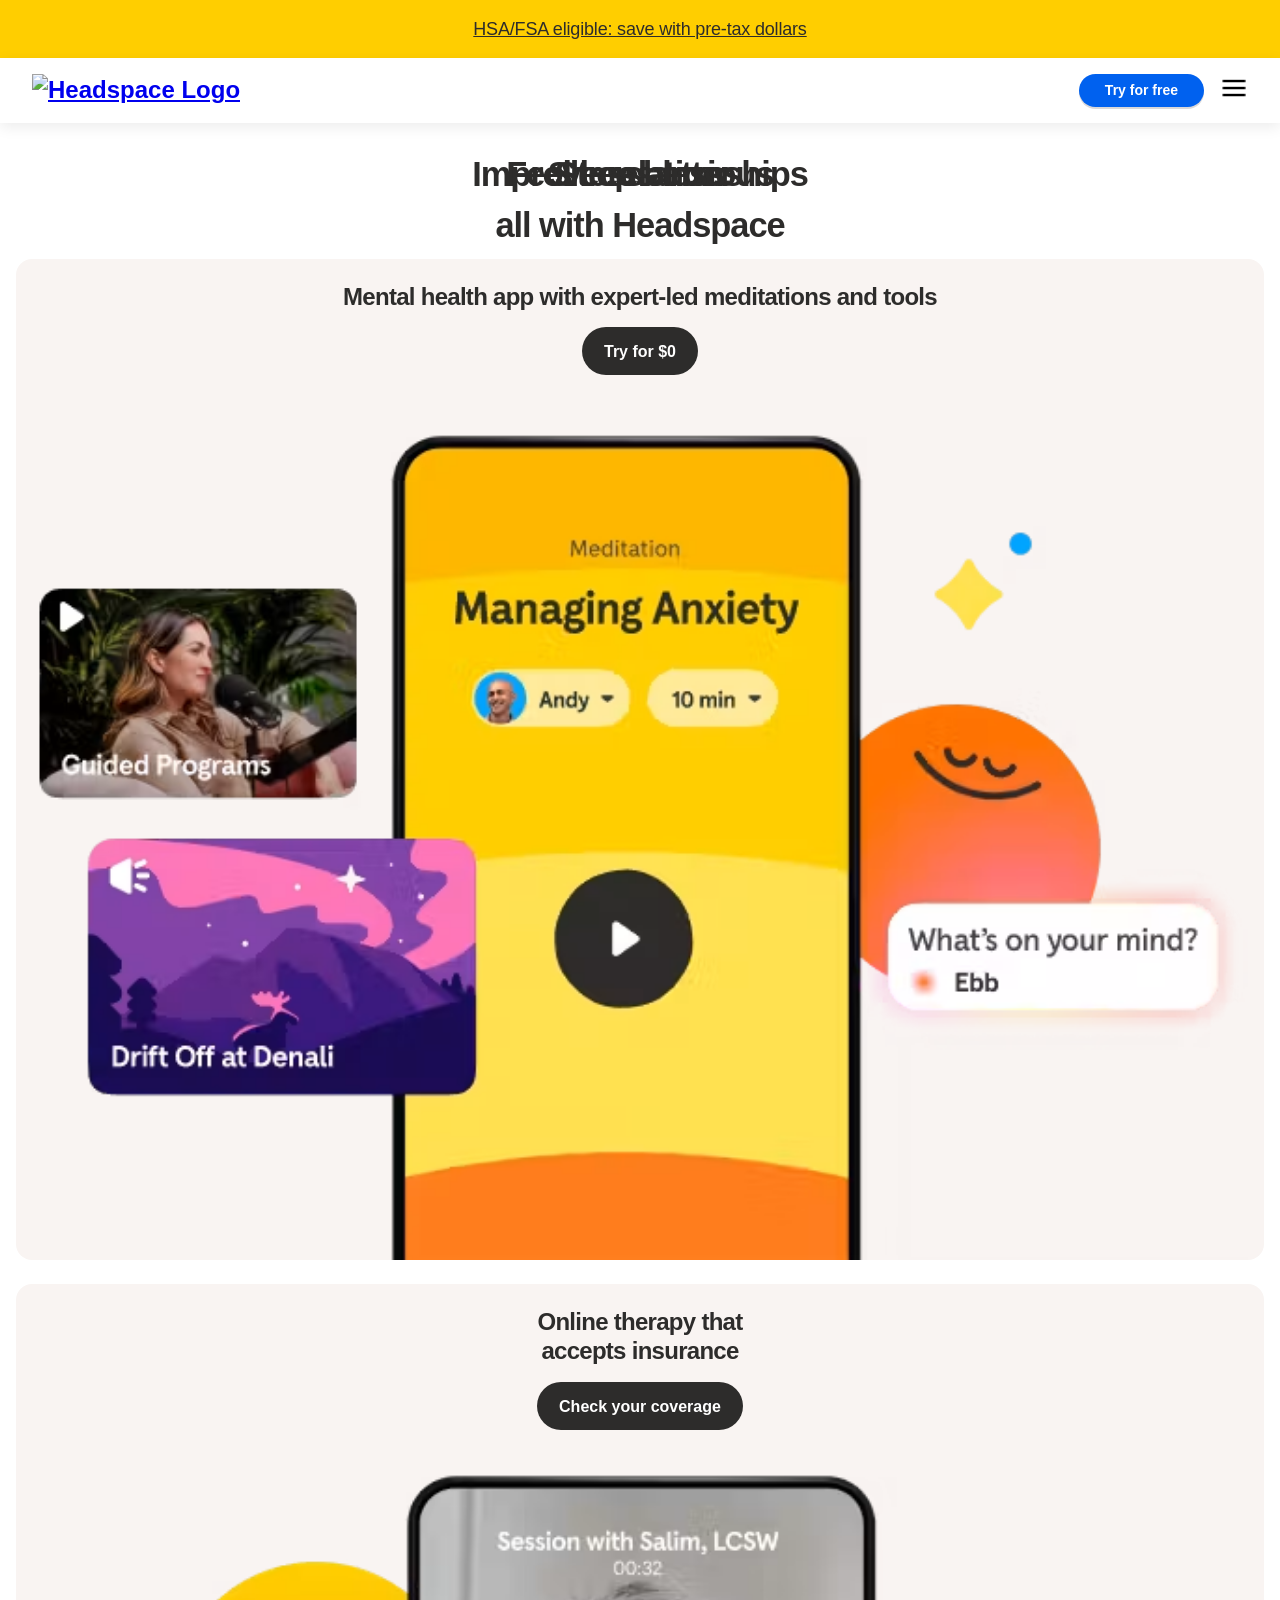
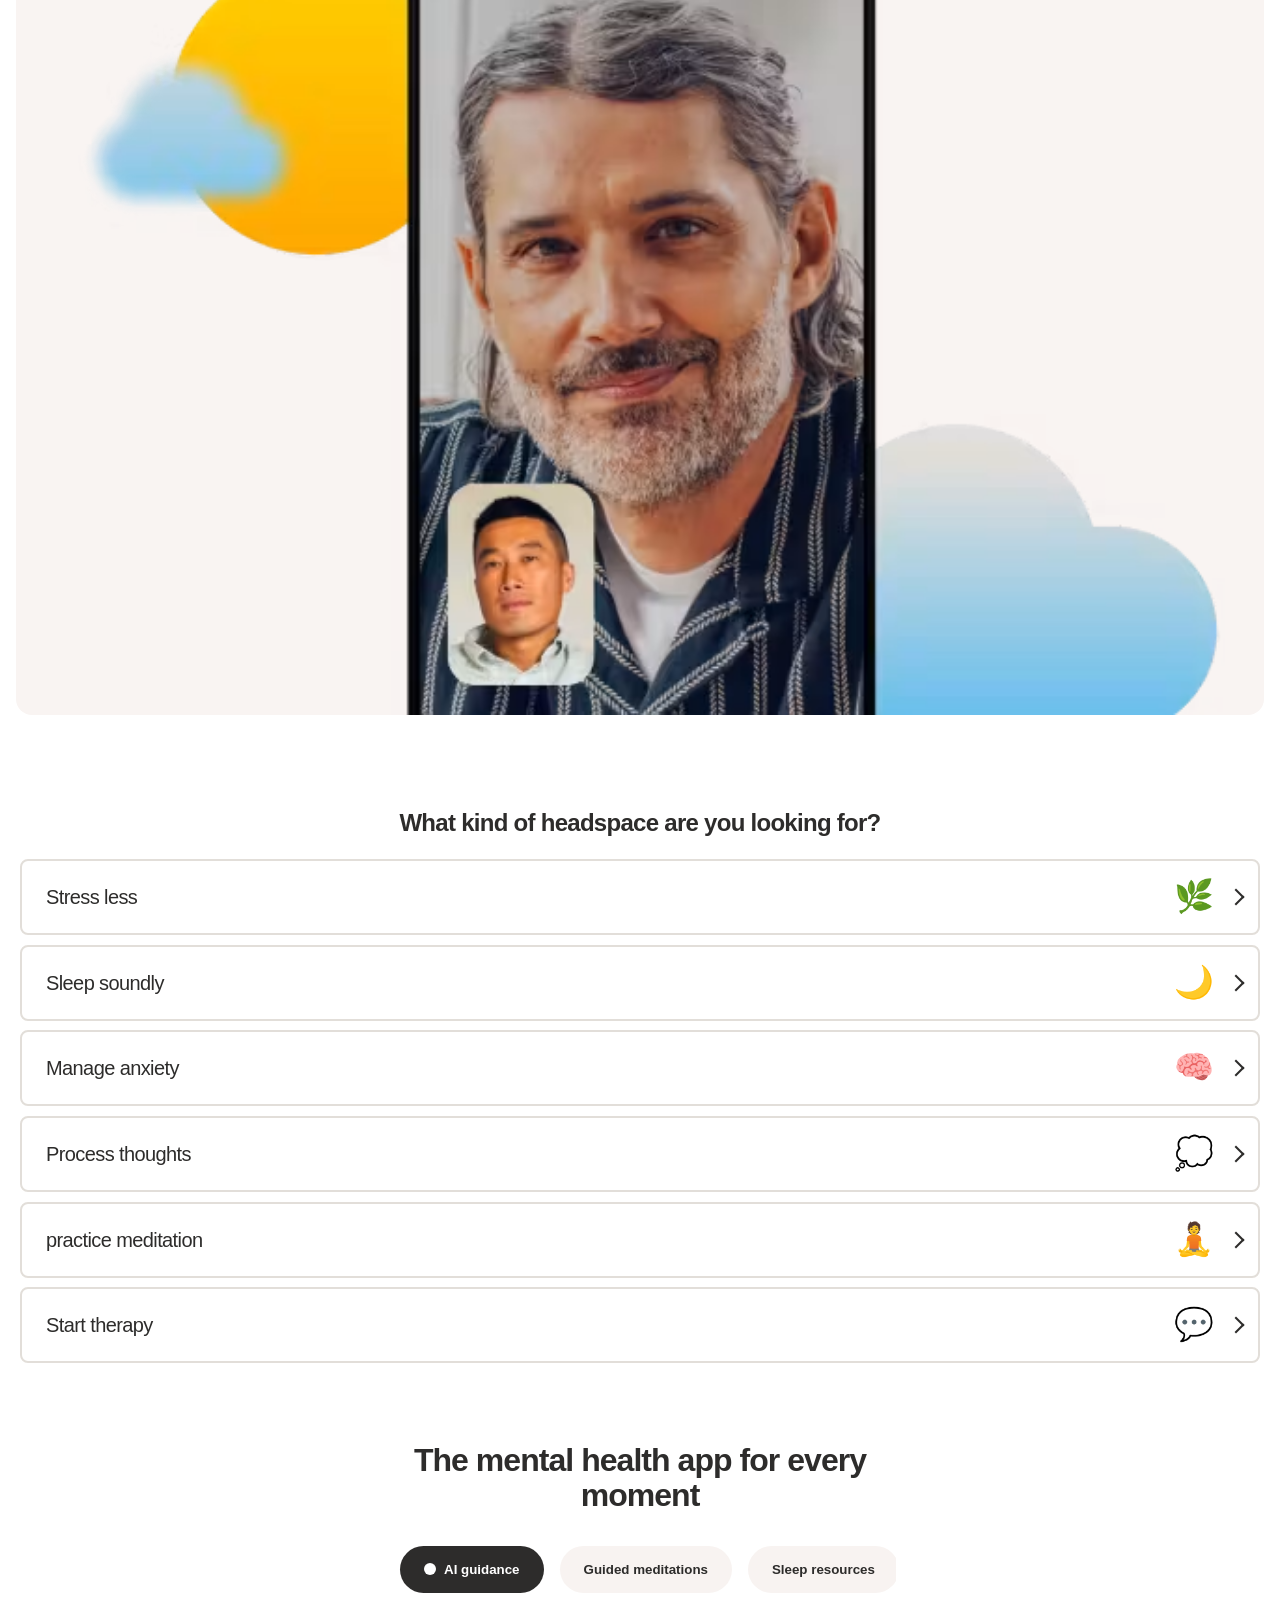
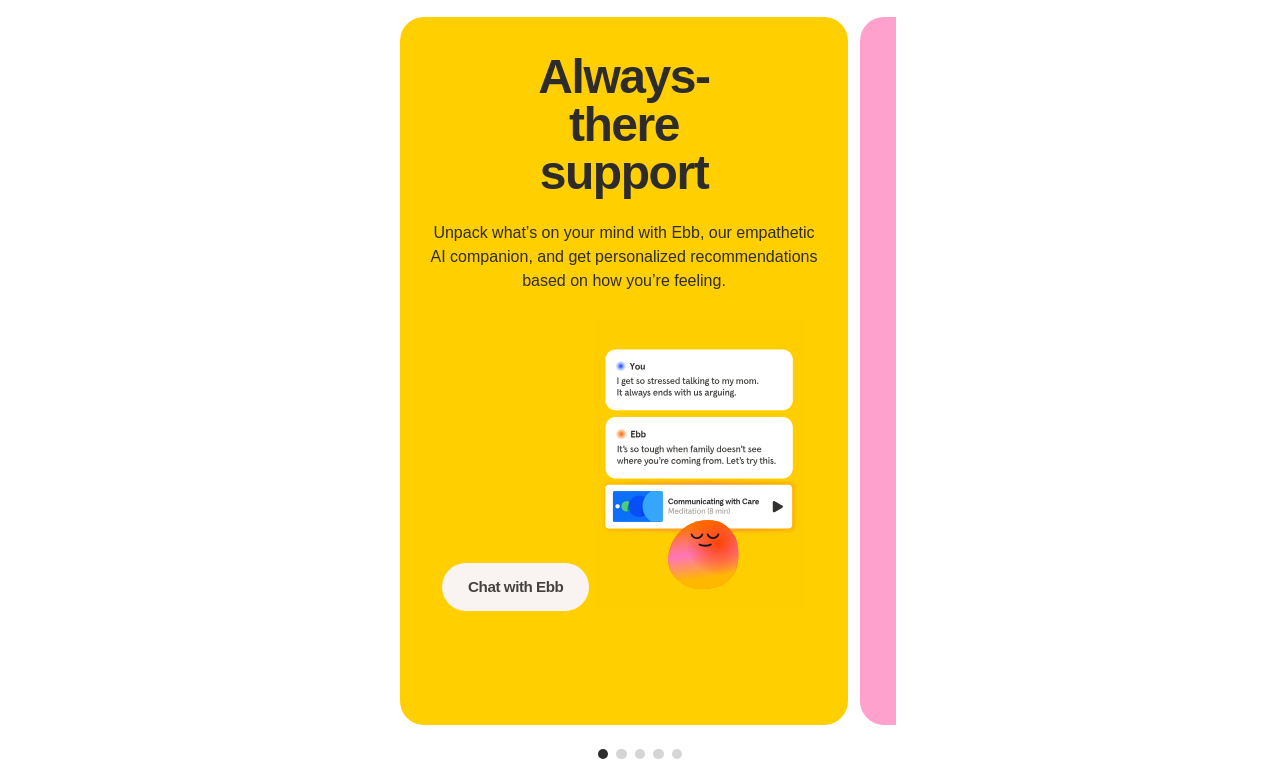
==== commit a1dd97ac: "audio" ====
--- a/index.html
+++ b/index.html
@@ -303,54 +303,89 @@
 
                 <article>
                     <h2>Feel-good library</h2>
-                    <p>Explore 1,000+ guided meditations for feeling more relaxed — ad-free and always there.</p>
+                    <p>Explore 1,000+ guided meditations for feeling more relaxed — ad-free and always there. Try one for yourself.</p>
+                        <section aria-label="Audiovoorbeeld">
+                            <button type="button" aria-label="Afspelen">
+                                <span></span>
+                            </button>
+
+                            <p>Travel Sleep Tips</p>
+
+                            <div>
+                                <time>0:01</time>
+                                <input type="range" min="1" max="315" value="1" aria-label="Voortgang audio">
+                                <time>5:15</time>
+
+                            </div>
+                        <audio preload="metadata">
+                        <source src="audio/single-breathing.mp3" type="audio/mpeg">
+                        </audio>
+                            </section>
                     <a href="#">Learn more</a>
 
-                    <aside>
-                        <div>
-                            <span></span>
-                            <span></span>
-                        </div>
-                    </aside>
+                    <img src="img/article2.png">
+
                 </article>
 
                 <article>
-                    <h2>Better sleep</h2>
-                    <p>Discover relaxing exercises, sleepcasts and sounds that help you wind down.</p>
+                    <h2>Bedtime essentials</h2>
+                    <p>Sleep more soundly every night with bedtime meditations, proven exercises, and relaxing sounds. Give it a listen.</p>
+                    <section aria-label="Audiovoorbeeld">   
+                            <button type="button" aria-label="Afspelen">
+                                <span></span>
+                            </button>
+
+                            <p>Travel Sleep Tips</p>
+
+                            <div>
+                                <time>0:01</time>
+                                <input type="range" min="1" max="700" value="1" aria-label="Voortgang audio">
+                                <time>10:00</time>
+
+                            </div>
+                        <audio preload="metadata">
+                        <source src="audio/single-midnight.mp3" type="audio/mpeg">
+                        </audio>
+                            </section>
+                    <a href="#">Explore sleep resources</a>
+
+                    <img src="img/article3.png">
+
+                </article>
+
+                <article>
+                    <h2>Do-anywhere exercises</h2>
+                    <p>Reach your mental health goals with proven courses and expert-led guidance. Check out a preview here.</p>
+                        <section aria-label="Audiovoorbeeld">
+                            <button type="button" aria-label="Afspelen">
+                                <span></span>
+                            </button>
+
+                            <p>Travel Sleep Tips</p>
+
+                            <div>
+                                <time>0:01</time>
+                                <input type="range" min="1" max="334" value="1" aria-label="Voortgang audio">
+                                <time>5:34</time>
+
+                            </div>
+                        <audio preload="metadata">
+                        <source src="audio/TWU_EPT.mp3" type="audio/mpeg">
+                        </audio>
+                            </section>
                     <a href="#">Explore sleep</a>
 
-                    <aside>
-                        <div>
-                            <span></span>
-                            <span></span>
-                        </div>
-                    </aside>
+                    <img src="img/article4.png">
+
                 </article>
 
                 <article>
-                    <h2>Better sleep</h2>
-                    <p>Discover relaxing exercises, sleepcasts and sounds that help you wind down.</p>
-                    <a href="#">Explore sleep</a>
-
-                    <aside>
-                        <div>
-                            <span></span>
-                            <span></span>
-                        </div>
-                    </aside>
-                </article>
-
-                <article>
-                    <h2>Better sleep</h2>
-                    <p>Discover relaxing exercises, sleepcasts and sounds that help you wind down.</p>
-                    <a href="#">Explore sleep</a>
-
-                    <aside>
-                        <div>
-                            <span></span>
-                            <span></span>
-                        </div>
-                    </aside>
+                    <h2>Convenient online therapy</h2>
+                    <p>Check your coverage, find a therapist, and start feeling your best with Headspace therapy.</p>
+                    <a href="#">Get started</a>
+
+                    <img src="img/article5.png">
+
                 </article>
             </div>
 
@@ -365,6 +400,7 @@
 
     </main>
 
+    <script src="js/audio.js"></script>
     <script>
         const openItems = document.querySelectorAll(
             "main section:nth-of-type(2) ul:first-of-type li"
--- a/css/styles.css
+++ b/css/styles.css
@@ -524,7 +524,7 @@
   gap: 3rem;
 }
 
-main section:first-of-type {
+main > section:first-of-type {
   display: grid;
   padding: 1rem;
   gap: 1.5rem;
@@ -924,7 +924,6 @@
       scroll-snap-type: x mandatory;
       scroll-behavior: smooth;
       scrollbar-width: none;
-      touch-action: pan-x;
     }
 
     /* Alle slides */
@@ -944,21 +943,55 @@
 
     .slides > article:nth-child(2) {
       background: #FFA1CC;
+
+      > a{
+        background: rgb(45, 44, 43);
+        color: white;
+      }
+
+      time{
+        color: rgb(45, 44, 43);
+      }
+
     }
 
     .slides > article:nth-child(3) {
       color: white;
       background: #3B197F;
+
+      >p, >h2{
+        color: white;
+      }
+
     }
 
     .slides > article:nth-child(4) {
+          position: relative;
       color: white;
       background: #02873E;
+            >p, >h2{
+        color: white;
+      }
+
+
+    > img{
+      position: absolute;
+      bottom: 0;
+          left: 50%;
+
+    height: auto;
+
+    transform: translateX(-50%);
+    }
+
     }
 
     .slides > article:nth-child(5) {
       color: white;
       background: #0061EF;
+            >p, >h2{
+        color: white;
+      }
     }
 
     
@@ -979,14 +1012,13 @@
       line-height: 1;
     }
 
-    .slides p {
+    .slides article > p {
       font-size: 1rem;
       font-weight: normal;
       line-height: 1.5em;
       margin-bottom: 1.5rem;
       color: rgb(45, 44, 43);
 }
-    }
 
     .slides article > a {
       display: inline-block;
@@ -1010,33 +1042,6 @@
       text-decoration: none;
     }
 
-    /* Simpele telefoonillustratie */
-    .slides aside {
-      width: 10rem;
-      height: 11rem;
-      margin: 4rem auto -5rem;
-      padding: 0.65rem;
-      transform: rotate(-4deg);
-      background: white;
-      border: 0.2rem solid #2d2c2b;
-      border-radius: 1rem;
-    }
-
-    .slides aside > div {
-      height: 100%;
-      padding: 1rem 0.5rem;
-      background: #f7f4f2;
-      border-radius: 0.5rem;
-    }
-
-    .slides aside span {
-      display: block;
-      height: 1.2rem;
-      margin-bottom: 0.55rem;
-      background: #ffcf00;
-      border-radius: 999px;
-    }
-
     /* Bolletjes onderaan */
     > footer {
       display: flex;
@@ -1058,4 +1063,102 @@
     > footer button.active {
       background: #2d2c2b;
     }
+}
+
+.slides > article {
+  section {
+      display: grid;
+      grid-template-columns: 3rem 1fr;
+      column-gap: 1rem;
+      align-items: center;
+      margin: 0 auto 1.9rem;
+      text-align: left;
+      width: 80%;
+    }
+
+    section > button {
+      grid-row: 1 / 3;
+      width: 3rem;
+      height: 3rem;
+      display: grid;
+      place-items: center;
+      padding: 0;
+      border: 0;
+      border-radius: 50%;
+      background: #f9f6f4;
+      cursor: pointer;
+    }
+
+    section > button span {
+      width: 0;
+      height: 0;
+      margin-left: 0.2rem;
+      border-top: 0.55rem solid transparent;
+      border-bottom: 0.55rem solid transparent;
+      border-left: 0.8rem solid #484745;
+    }
+
+    section > button.playing span {
+      width: 0.75rem;
+      height: 1rem;
+      margin-left: 0;
+      border: 0;
+      border-left: 0.25rem solid #484745;
+      border-right: 0.25rem solid #484745;
+    }
+
+    section > p {
+      font-weight: 500;
+      letter-spacing: -0.01em;
+      line-height: 1.125rem;
+      display: block;
+      max-width: 22rem;
+      font-size: 0.875rem;
+      text-align: start;
+    }
+
+    section > div {
+      display: grid;
+      grid-template-columns: auto 1fr auto;
+      gap: 0.45rem;
+      align-items: center;
+      color: #82d2a5;
+      font-size: 0.72rem;
+    }
+
+    input[type="range"] {
+      width: 100%;
+      height: 0.25rem;
+      margin: 0;
+      appearance: none;
+      background: linear-gradient(
+        to right,
+        #2d2c2b 0%,
+        #2d2c2b var(--progress, 0%),
+        #fdfdfd var(--progress, 0%),
+        #fdfdfd 100%
+      );
+      border-radius: 99px;
+      cursor: pointer;
+    }
+
+    input[type="range"]::-webkit-slider-thumb {
+      width: 0.55rem;
+      height: 0.55rem;
+      appearance: none;
+      background: white;
+      border-radius: 50%;
+    }
+
+    input[type="range"]::-moz-range-thumb {
+      width: 0.55rem;
+      height: 0.55rem;
+      border: 0;
+      background: white;
+      border-radius: 50%;
+    }
+
+    time{
+      color: white;
+    }
 }
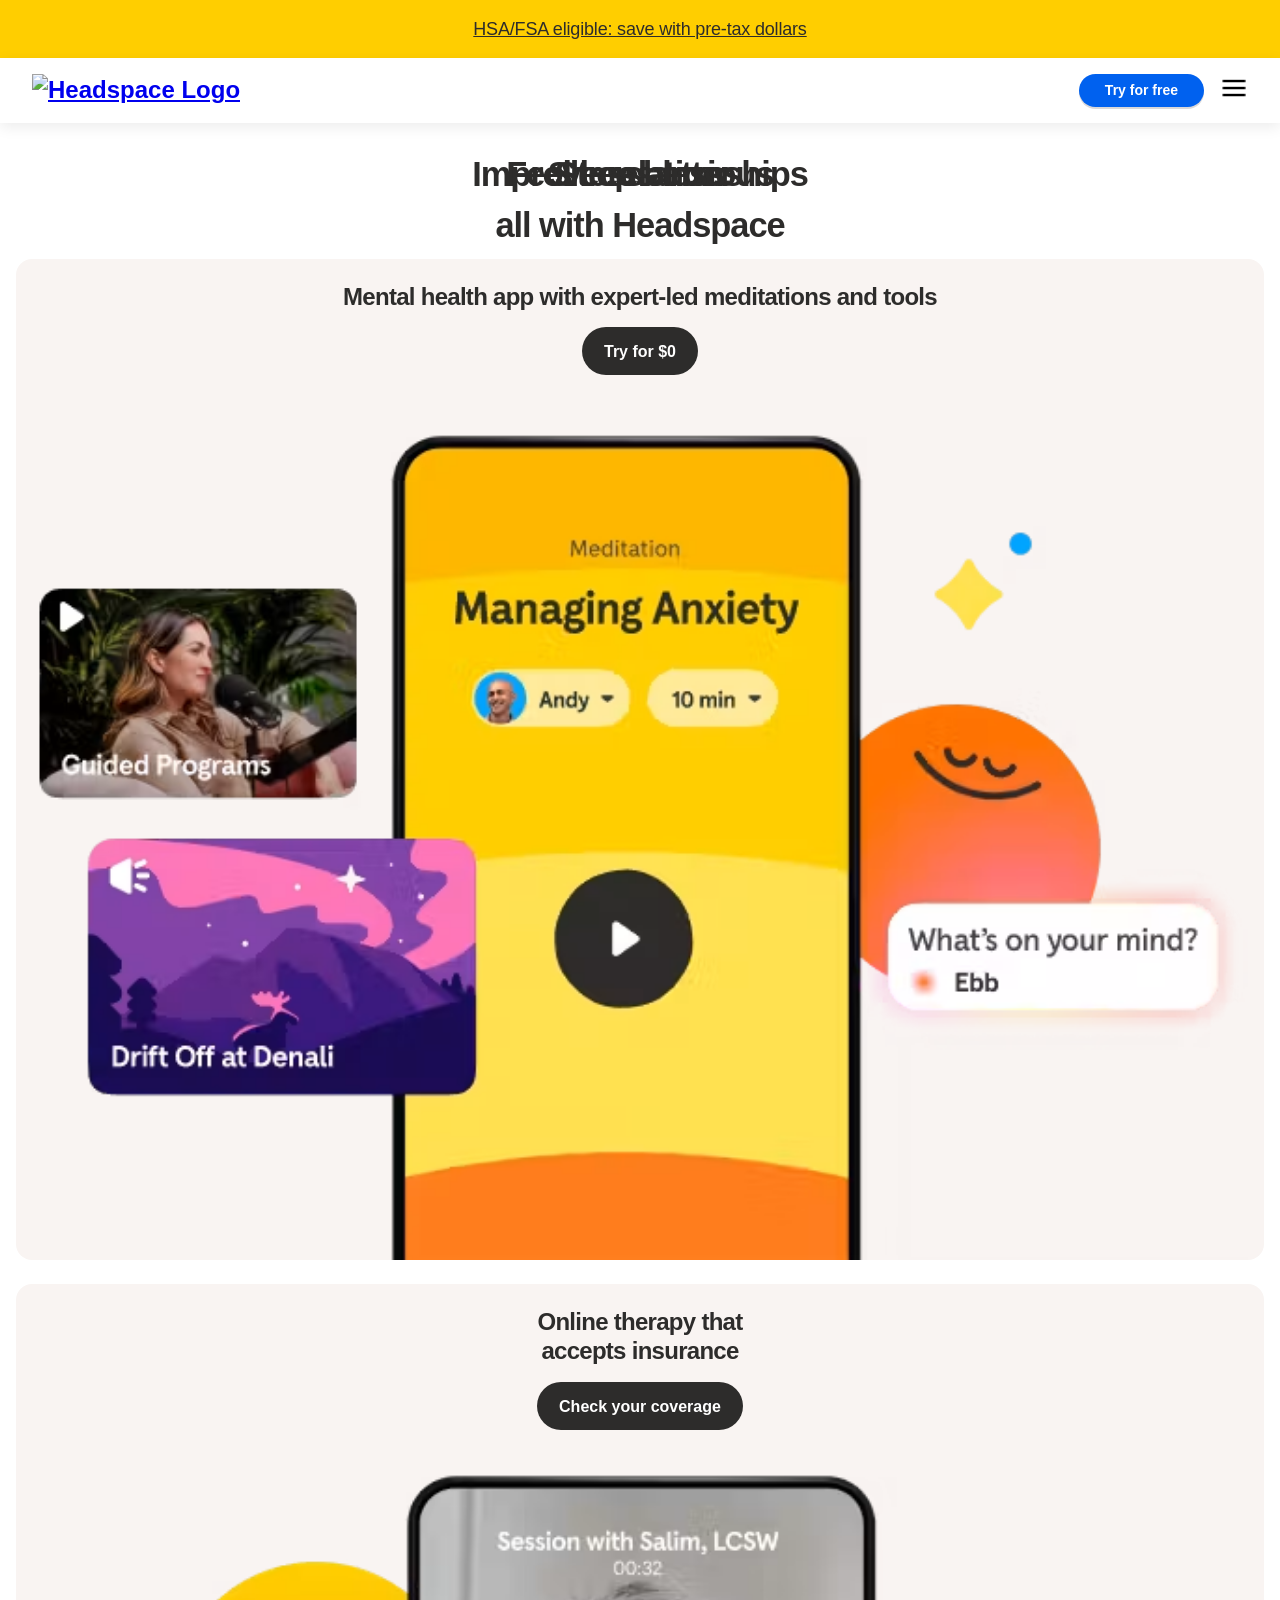
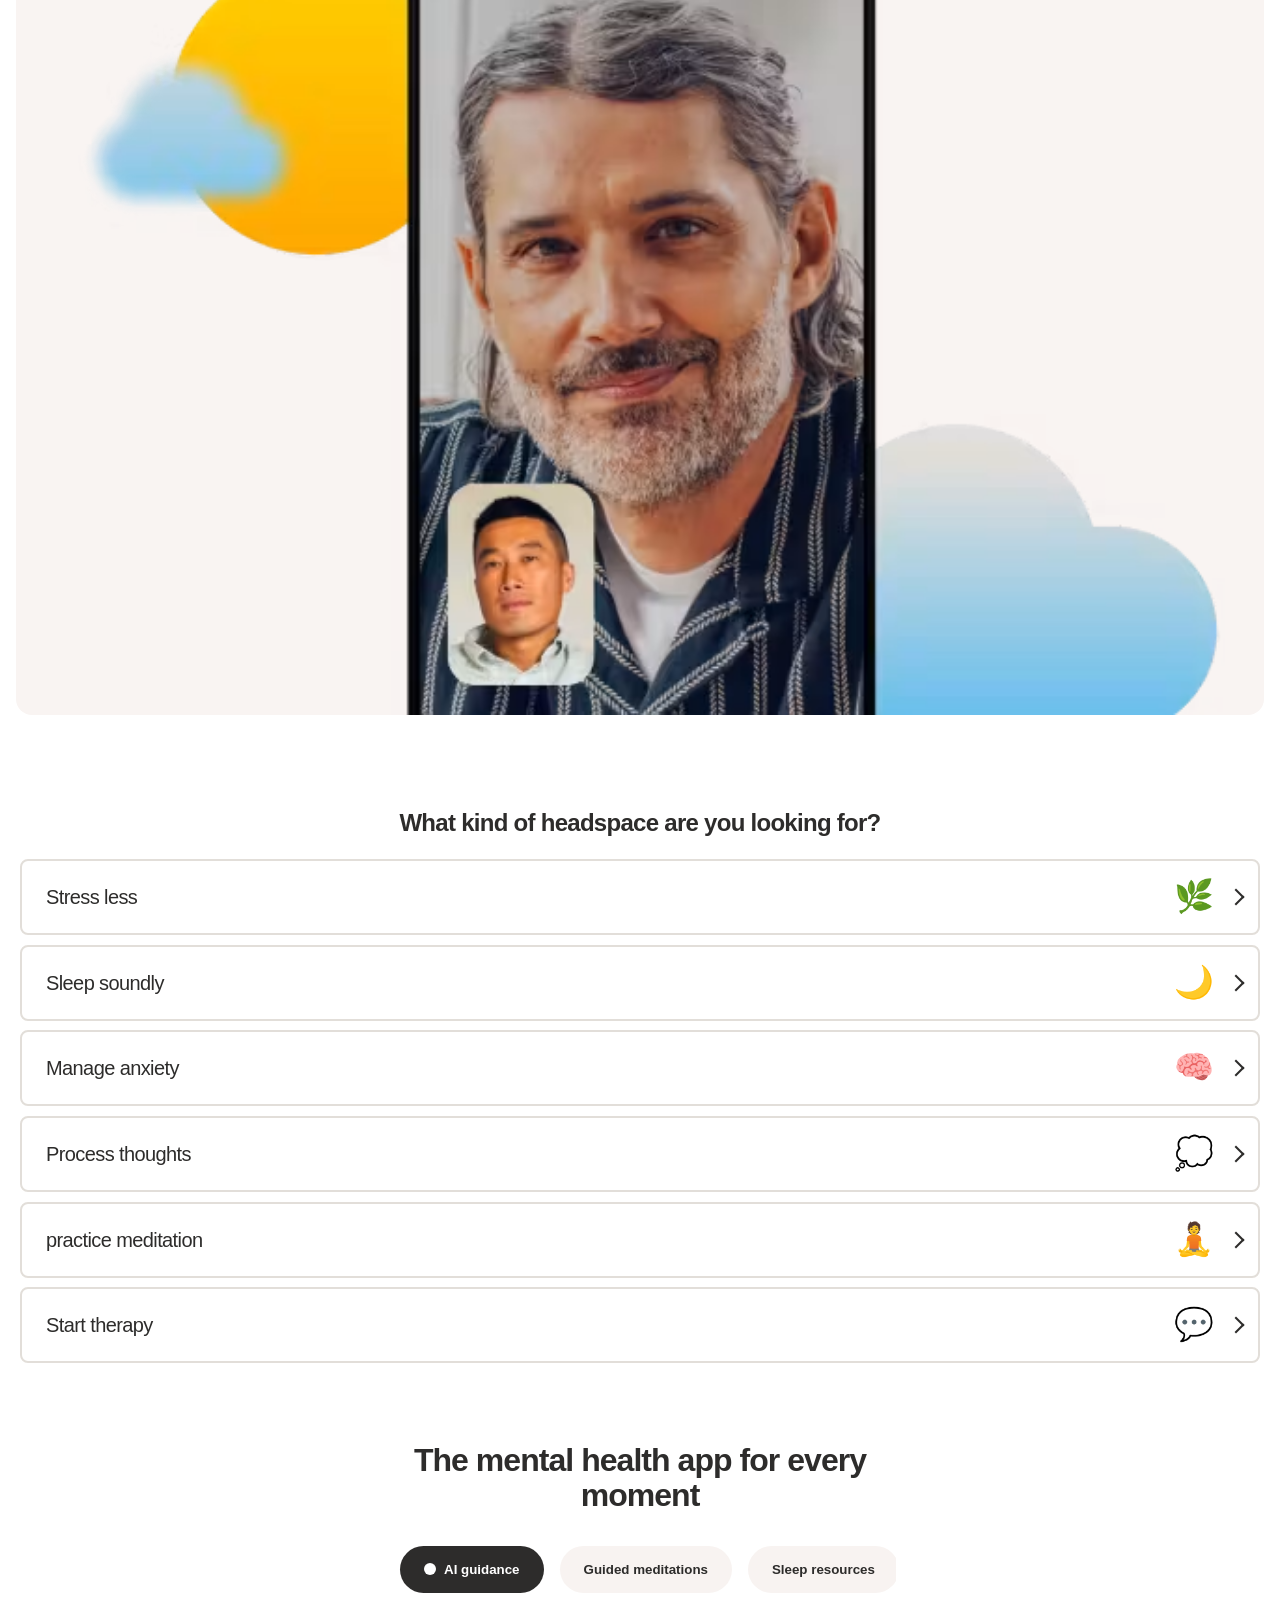
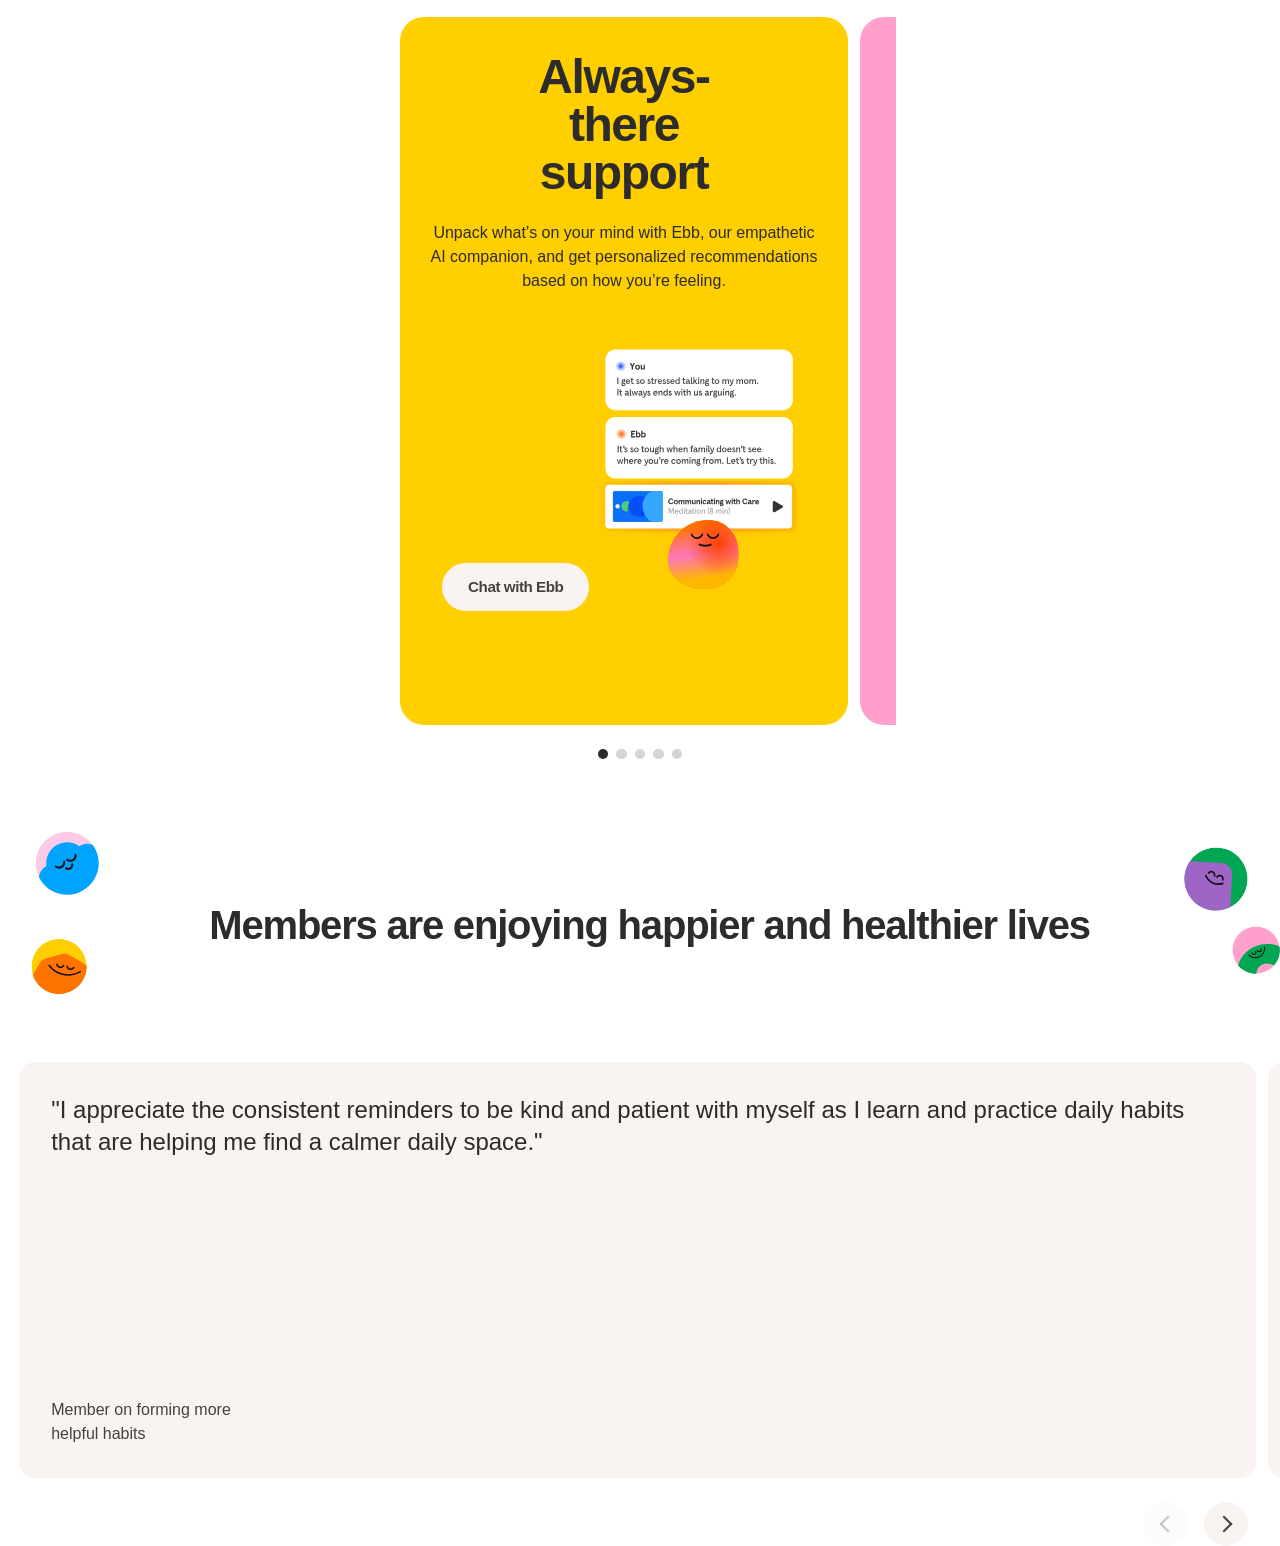
==== commit 65d39f14: "section4" ====
--- a/index.html
+++ b/index.html
@@ -309,7 +309,7 @@
                                 <span></span>
                             </button>
 
-                            <p>Travel Sleep Tips</p>
+                            <p>Breathe into Stress</p>
 
                             <div>
                                 <time>0:01</time>
@@ -335,7 +335,7 @@
                                 <span></span>
                             </button>
 
-                            <p>Travel Sleep Tips</p>
+                            <p>SOS Racing Thoughts</p>
 
                             <div>
                                 <time>0:01</time>
@@ -398,110 +398,51 @@
             </footer>
         </section>
 
+        <section class="testimonials">
+            <div>
+                <h2>Members are enjoying happier and healthier lives</h2>
+                <img src="img/section3/section3.1.svg">
+                <img src="img/section3/section3.2.svg">
+                <img src="img/section3/section3.3.svg">
+                <img src="img/section3/section3.4.svg">
+            </div>
+
+            <div>
+                            <article>
+                <p>"I appreciate the consistent reminders to be kind and patient with myself as I learn and practice daily habits that are helping me find a calmer daily space."</p>
+                <p>Member on forming more helpful habits</p>
+            </article>
+
+            <article>
+                <p>"Headspace helped me begin the process of stepping back from toxic thinking and being a part of something bigger than my own personal grievances."</p>
+                <p>Member on learning to think in more helpful ways </p>
+            </article>
+
+            <article>
+                <p>"The strategies in the courses allow me to work on a part of myself that I am struggling with. Headspace changed the relationship I have with myself."</p>
+                <p>Member on working through their feelings</p>
+            </article>
+
+            </div>
+
+              <nav aria-label="Testimonials bedienen">
+                <button type="button" aria-label="Vorige testimonial">
+                <span></span>
+                </button>
+
+                <button type="button" aria-label="Volgende testimonial">
+                <span></span>
+                </button>
+            </nav>
+
+        </section>
+
     </main>
 
     <script src="js/audio.js"></script>
-    <script>
-        const openItems = document.querySelectorAll(
-            "main section:nth-of-type(2) ul:first-of-type li"
-        );
-
-        const modal = document.querySelector(
-            "main section:nth-of-type(2) ul:last-of-type"
-        );
-
-        const closeButton = modal.querySelector("button");
-
-        openItems.forEach((item) => {
-            item.addEventListener("click", () => {
-                modal.classList.add("is-open");
-                document.body.classList.add("modal-open");
-            });
-        });
-
-        closeButton.addEventListener("click", () => {
-            modal.classList.remove("is-open");
-            document.body.classList.remove("modal-open");
-        });
-
-        // Selecteer eerst het volledige slidercomponent.
-        const slider = document.querySelector(".slider");
-
-        // Zoek de slides, tabs en bolletjes alleen binnen deze slider.
-        const slidesContainer = slider.querySelector(".slides");
-        const slides = [...slidesContainer.querySelectorAll("article")];
-        const tabs = [...slider.querySelectorAll(":scope > nav button")];
-        const dots = [...slider.querySelectorAll(":scope > footer button")];
-
-        // Scroll vloeiend naar de slide die bij de index hoort.
-        function selectSlide(index) {
-            slides[index].scrollIntoView({
-                behavior: "smooth",
-                block: "nearest",
-                inline: "center"
-            });
-        }
-
-        // Geef de juiste tab en het juiste bolletje de class active.
-        function setActiveSlide(index) {
-            tabs.forEach((tab, tabIndex) => {
-                tab.classList.toggle("active", tabIndex === index);
-            });
-
-            dots.forEach((dot, dotIndex) => {
-                dot.classList.toggle("active", dotIndex === index);
-            });
-
-            // Schuif de actieve tab in beeld als de tabrij breder is dan het scherm.
-            tabs[index].scrollIntoView({
-                behavior: "smooth",
-                block: "nearest",
-                inline: "center"
-            });
-        }
-
-        // Laat iedere tab naar de bijbehorende slide scrollen.
-        tabs.forEach((tab) => {
-            tab.addEventListener("click", () => {
-                selectSlide(Number(tab.dataset.slide));
-            });
-        });
-
-        // Laat ieder bolletje naar de bijbehorende slide scrollen.
-        dots.forEach((dot) => {
-            dot.addEventListener("click", () => {
-                selectSlide(Number(dot.dataset.slide));
-            });
-        });
-
-        // Controleer welke slide tijdens het swipen het meest zichtbaar is.
-        const observer = new IntersectionObserver(
-            (entries) => {
-                const visibleSlide = entries
-                    .filter((entry) => entry.isIntersecting)
-                    .sort(
-                        (first, second) =>
-                            second.intersectionRatio - first.intersectionRatio
-                    )[0];
-
-                if (visibleSlide) {
-                    const index = slides.indexOf(visibleSlide.target);
-                    setActiveSlide(index);
-                }
-            },
-            {
-                root: slidesContainer,
-                threshold: 0.6
-            }
-        );
-
-        // Voeg iedere slide toe aan de observer.
-        slides.forEach((slide) => {
-            observer.observe(slide);
-        });
-
-
-    </script>
+    <script src="js/modal.js"></script>
+    <script src="js/slider.js"></script>
+    <script src="js/sliderTestimonials.js"></script>
 </body>
 
 </html>
--- a/css/styles.css
+++ b/css/styles.css
@@ -953,6 +953,14 @@
         color: rgb(45, 44, 43);
       }
 
+      section > button{
+        background: rgb(45, 44, 43);
+      }
+
+      section > button span{
+        border-left: 0.8rem solid white;
+      }
+
     }
 
     .slides > article:nth-child(3) {
@@ -1161,4 +1169,166 @@
     time{
       color: white;
     }
+}
+
+main section:nth-of-type(4){
+  padding-left: 1.2rem;
+  > div:first-of-type {
+    display: flex;
+    flex-direction: column;
+    align-items: center;
+    justify-content: center;
+    position: relative;
+    h2{
+      font-size: 2.5rem;
+      font-weight: bold;
+      letter-spacing: -0.03em;
+      line-height: 1.1em;
+      color: #2D2C2B;
+      line-height: 1.2;
+      letter-spacing: -0.03em;
+      text-align: center;
+      margin: 5.35rem 1.2rem 7.1rem;
+    }
+
+    img{
+      position: absolute;
+    }
+
+    img:nth-of-type(1){
+      top: 1rem;
+      left: 1rem;
+      width: 4rem;
+    }
+    img:nth-of-type(2){
+      bottom: 4.3rem;
+      left: .75rem;
+      width: 3.5rem;
+    }
+    img:nth-of-type(3){
+      right: 0rem;
+      bottom: 5.5rem;
+      width: 3rem;
+    }
+    img:nth-of-type(4){
+      right: 2rem;
+      top: 2rem;
+      width: 4rem;
+    }
+
+
+  }
+
+  div:last-of-type{
+    display: flex;
+    gap: 0.75rem;
+
+    overflow-x: auto;
+    scroll-behavior: smooth;
+    scroll-snap-type: x mandatory;
+    scrollbar-width: none;
+
+    &::-webkit-scrollbar {
+      display: none;
+    }
+  }
+
+  article:first-of-type{
+    margin-left: 2rem;
+  }
+
+  article:last-of-type{
+    margin-right: 3rem;
+  }
+
+  article {
+    /*
+      De kaart is iets smaller dan de container.
+      Hierdoor blijft een stukje van de volgende kaart zichtbaar.
+    */
+    flex: 0 0 calc(100% - 1.5rem);
+    min-height: 26rem;
+
+    display: flex;
+    flex-direction: column;
+    justify-content: space-between;
+    gap: 3rem;
+
+    padding: 2rem;
+    background: rgb(249, 244, 242);
+    border-radius: 1rem;
+
+    scroll-snap-align: start;
+
+    p:first-of-type {
+      margin: 0;
+
+      color: rgb(45, 44, 43);
+      font-size: 1.5rem;
+      font-weight: normal;
+      line-height: 1.3;
+    }
+
+    p:last-of-type {
+      max-width: 13.5rem;
+      margin: auto 0 0;
+
+      color: rgb(68, 66, 63);
+      font-size: 1rem;
+      font-weight: normal;
+      line-height: 1.5;
+    }
+  }
+
+  /* Pijltjes rechtsonder */
+  nav {
+    display: flex;
+    justify-content: flex-end;
+    gap: 1rem;
+
+    padding-top: 1.5rem;
+    transform: translateX(-2rem);
+
+    button {
+      width: 2.75rem;
+      height: 2.75rem;
+
+      display: grid;
+      place-items: center;
+
+      padding: 0;
+      border: 0;
+      border-radius: 50%;
+
+      background: rgb(249, 244, 242);
+      cursor: pointer;
+
+      span {
+        width: 0.75rem;
+        height: 0.75rem;
+
+        border-top: 0.15rem solid rgb(68, 66, 63);
+        border-right: 0.15rem solid rgb(68, 66, 63);
+      }
+
+      /* Eerste pijl wijst naar links */
+      &:first-of-type span {
+        transform: rotate(-135deg);
+        margin-left: 0.25rem;
+      }
+
+      /* Tweede pijl wijst naar rechts */
+      &:last-of-type span {
+        transform: rotate(45deg);
+        margin-right: 0.25rem;
+      }
+
+      &:disabled {
+        opacity: 0.3;
+        cursor: default;
+      }
+    }
+  }
+
+
 }
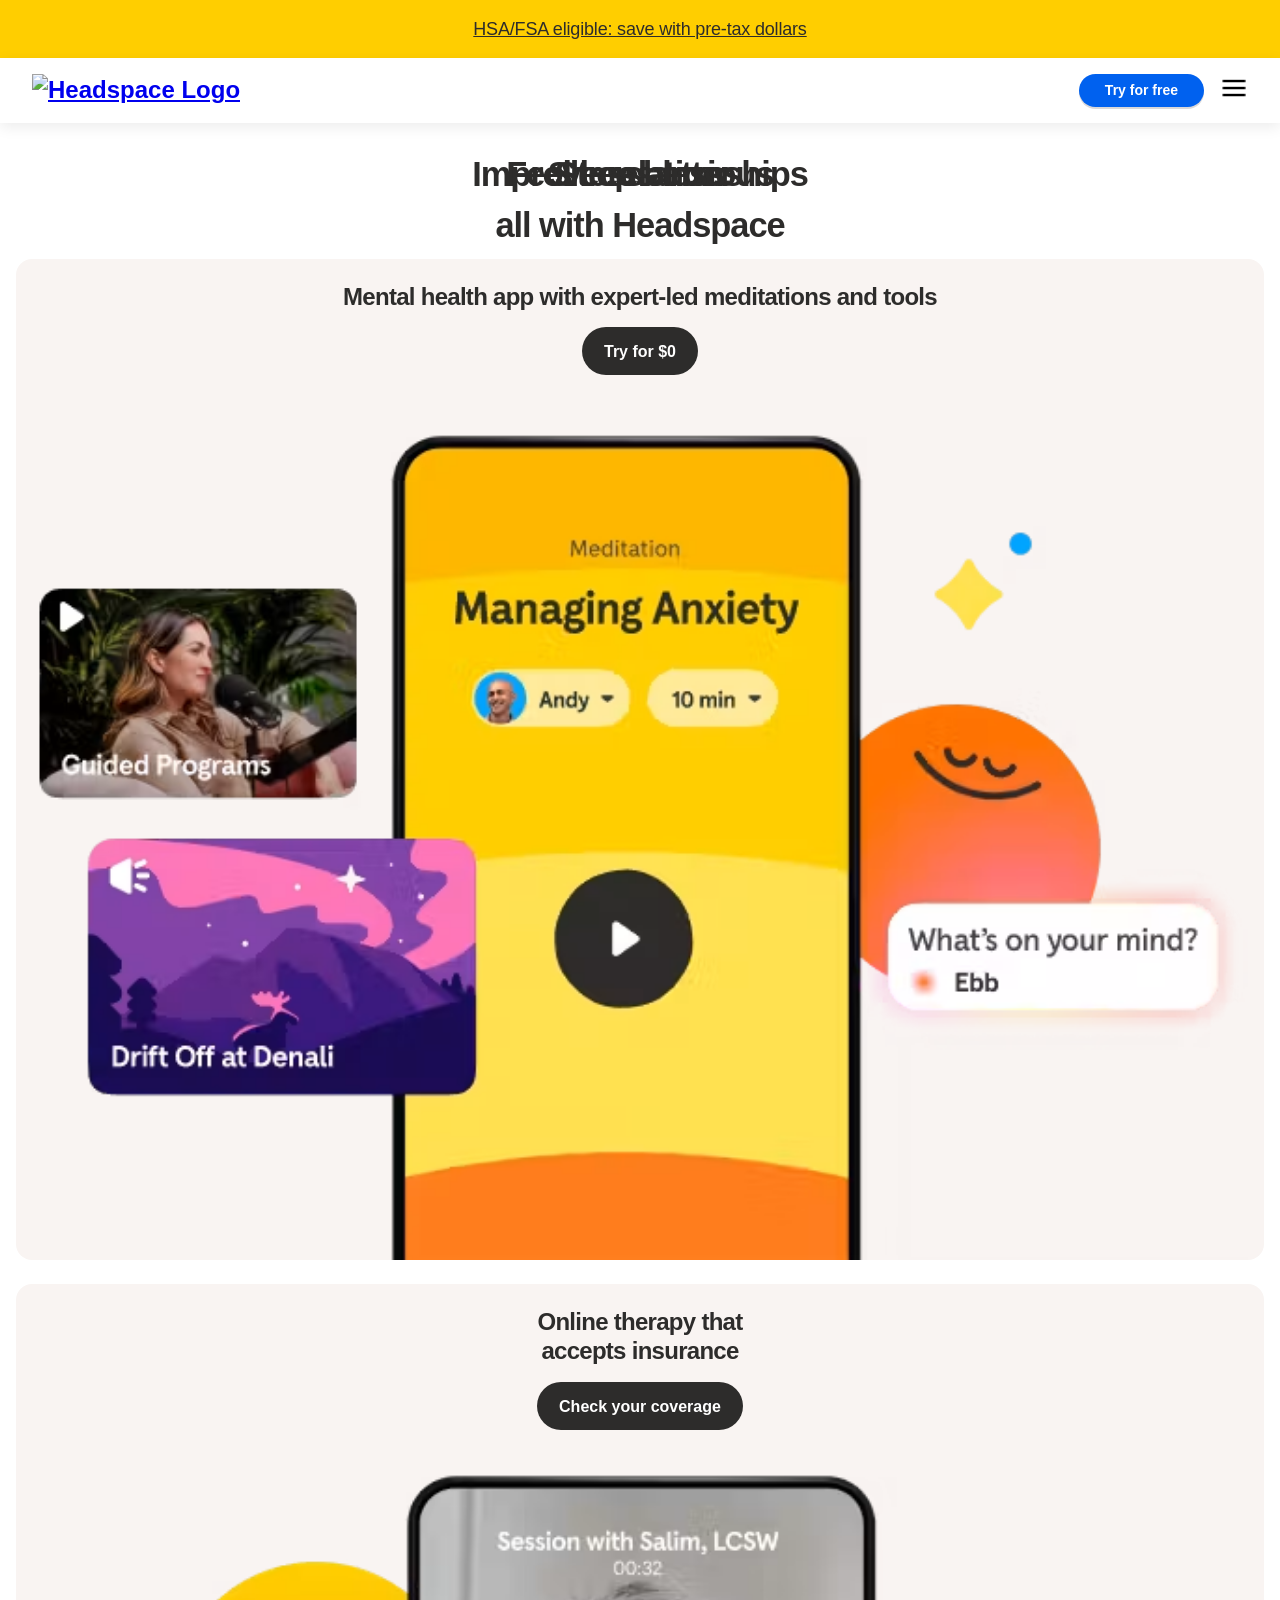
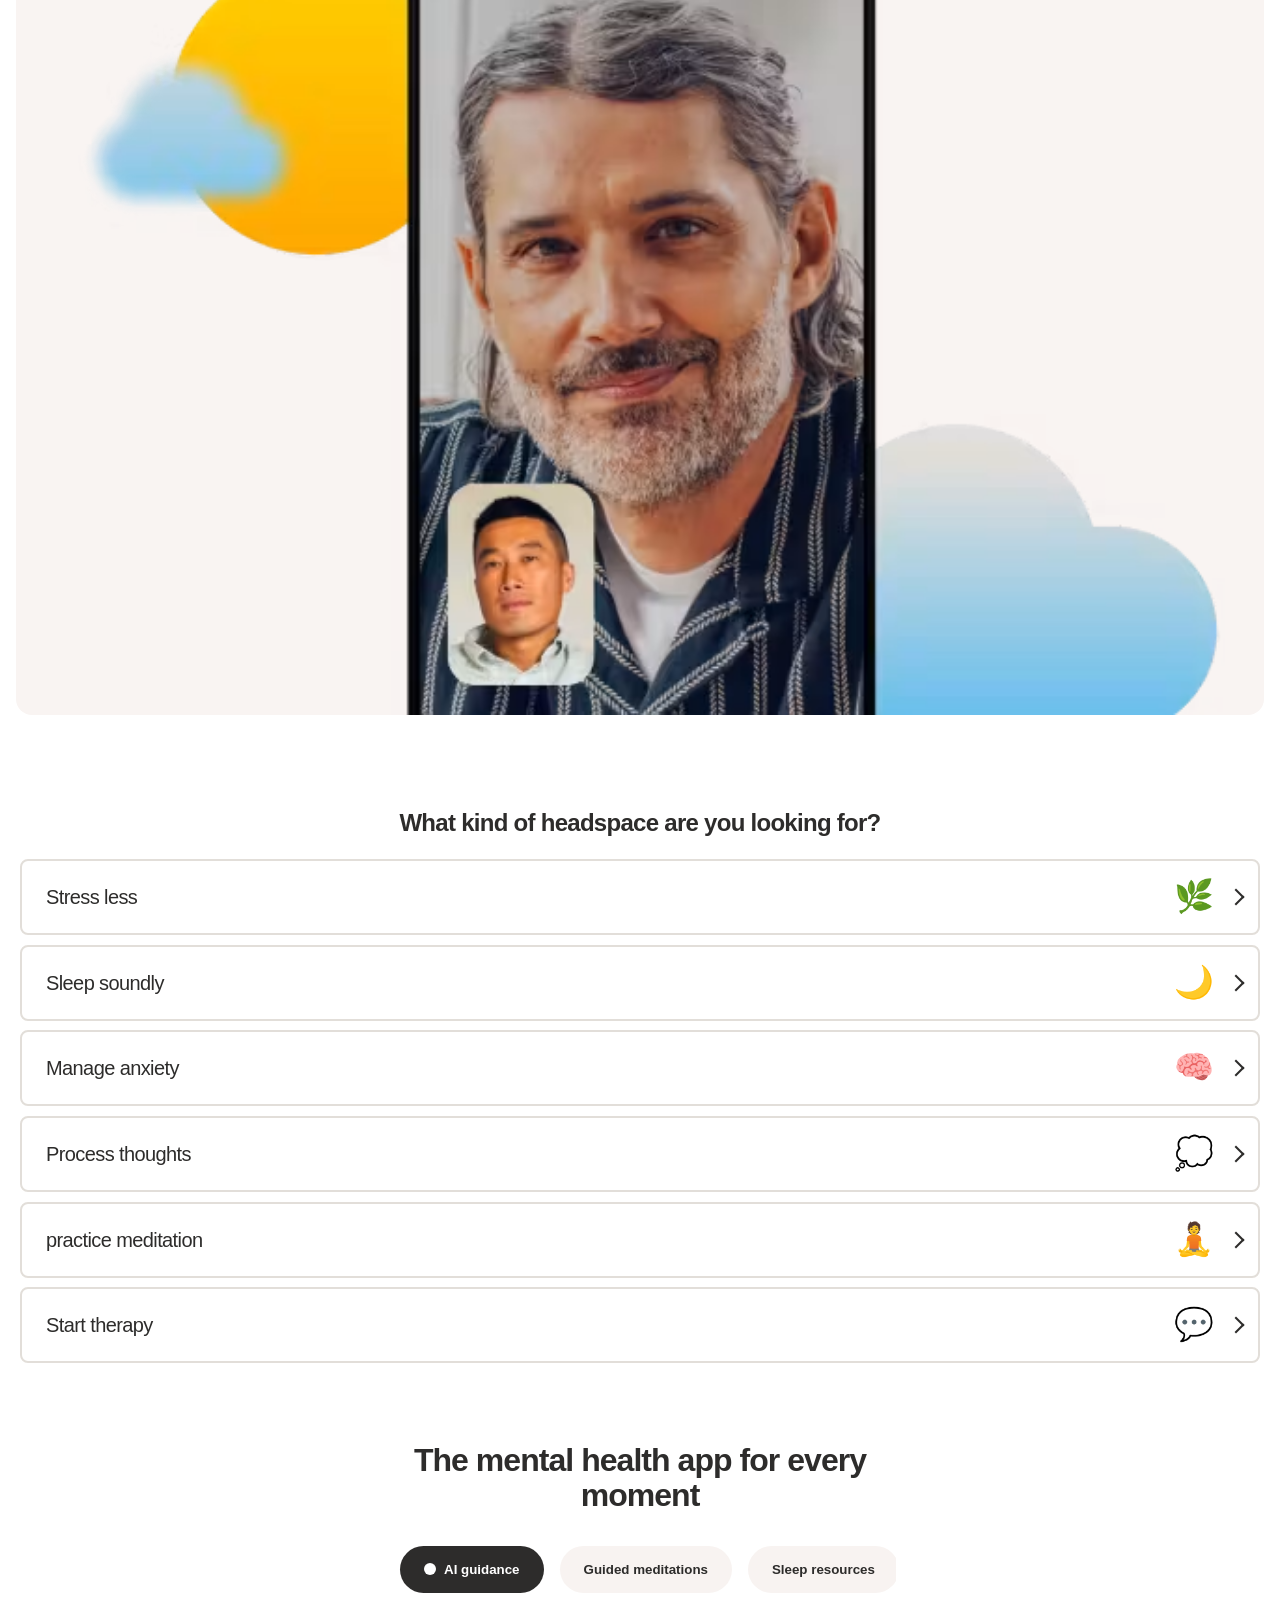
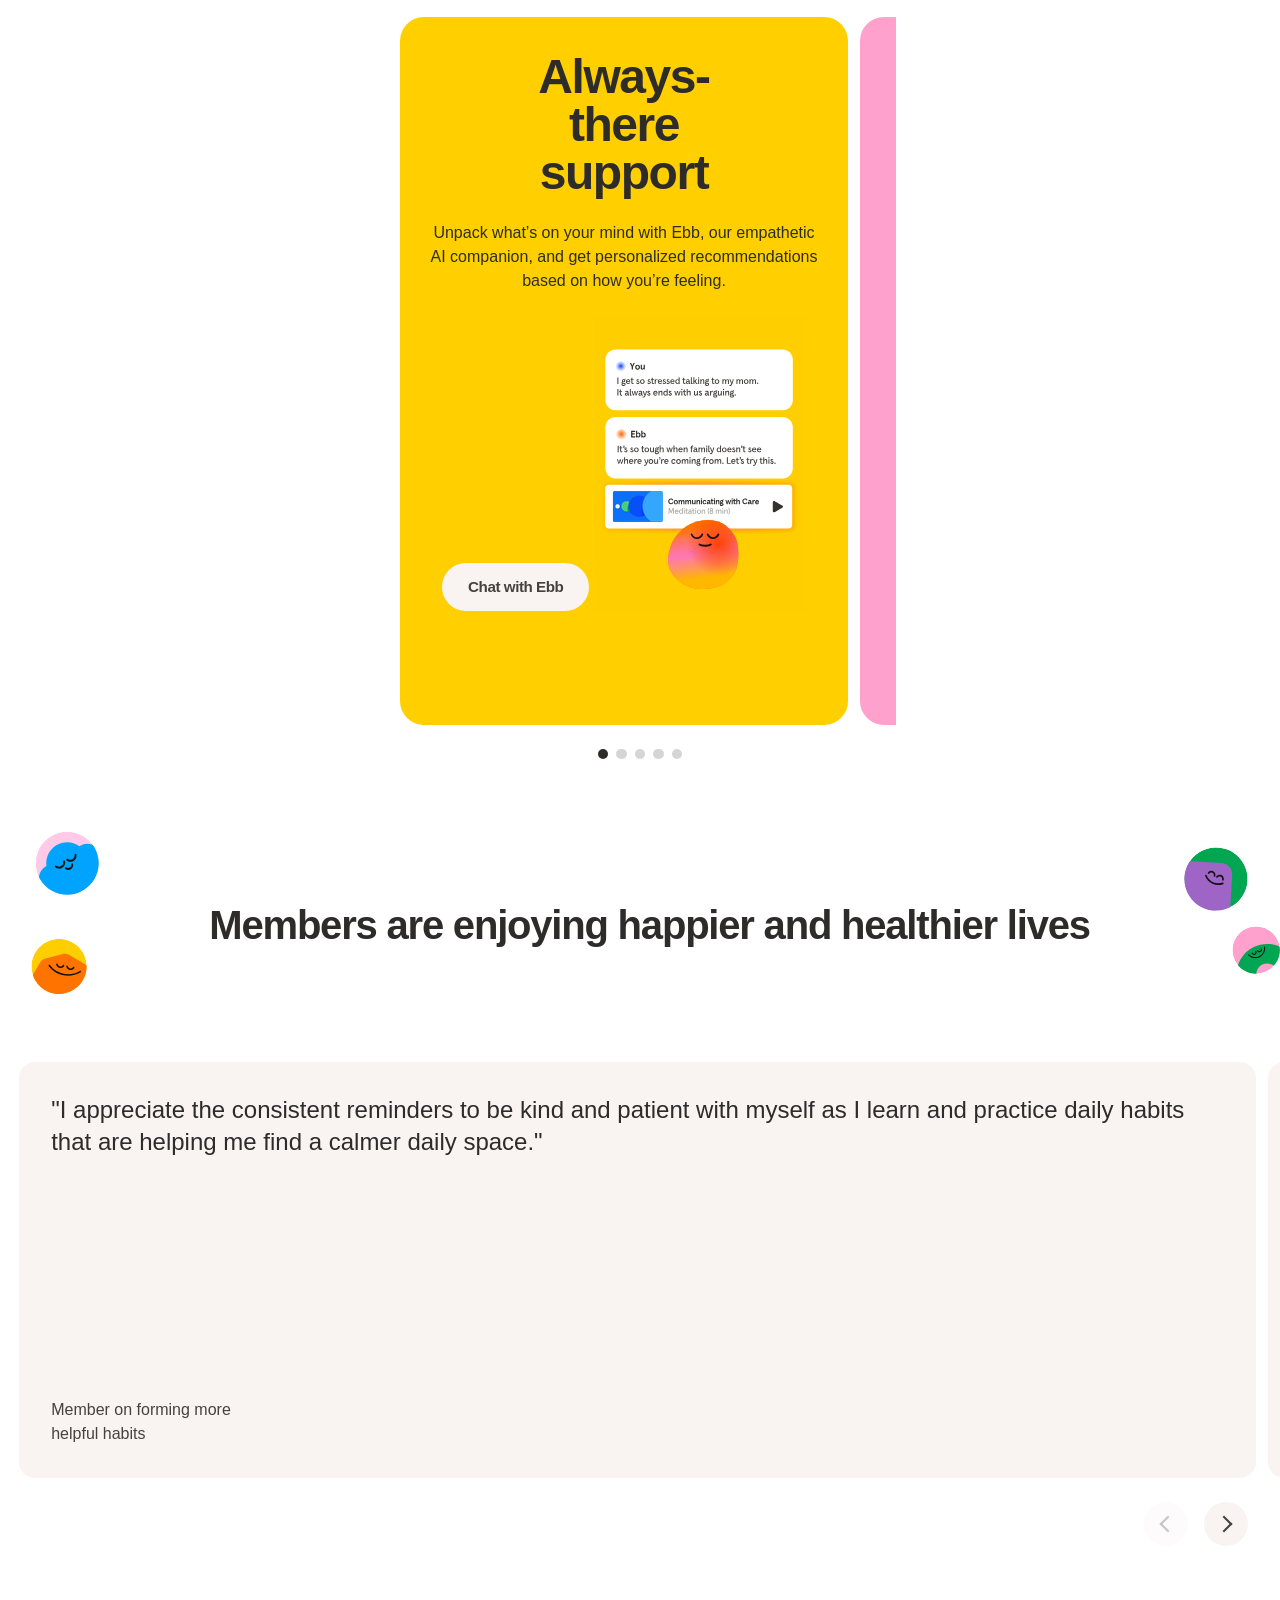
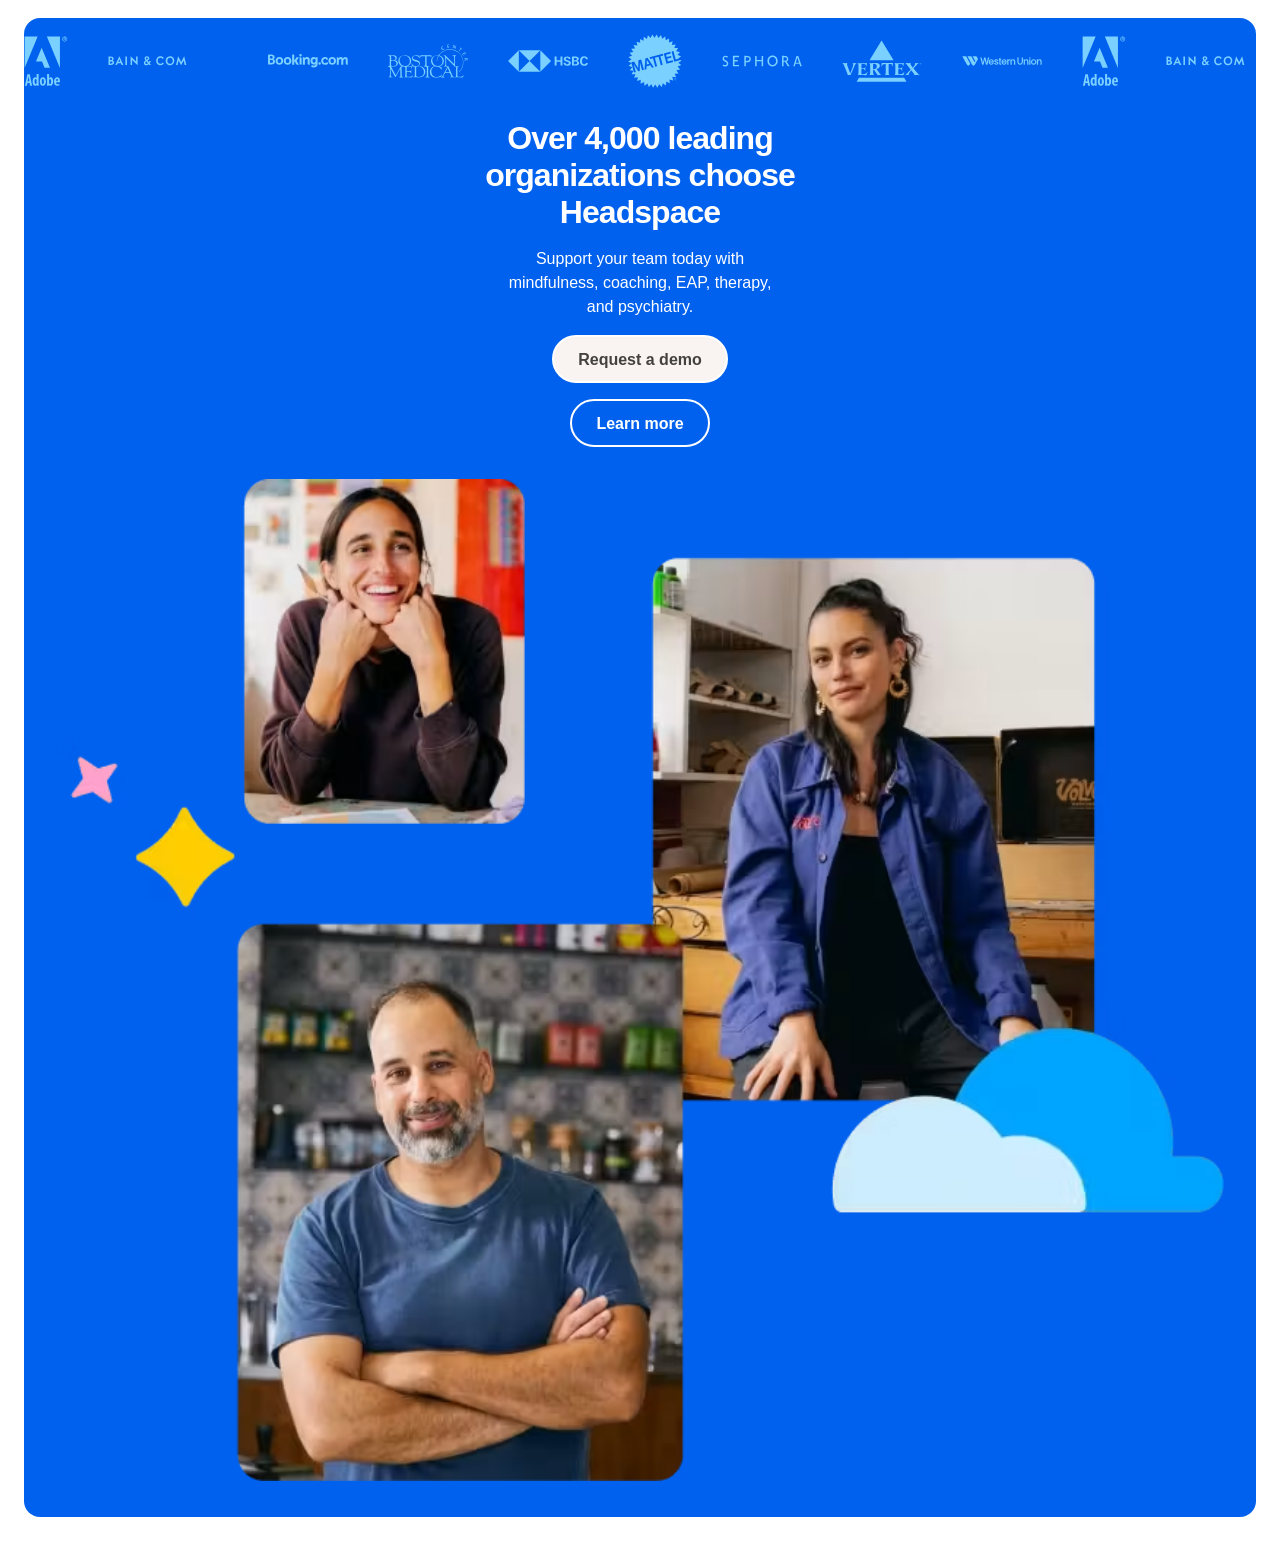
==== commit 765bb9f0: "rework" ====
--- a/index.html
+++ b/index.html
@@ -6,6 +6,13 @@
     <meta name="viewport" content="width=device-width, initial-scale=1.0">
     <title>Headspace</title>
     <link rel="stylesheet" href="css/styles.css">
+    <link rel="stylesheet" href="css/header.css">
+    <link rel="stylesheet" href="css/nav.css">
+    <link rel="stylesheet" href="css/section1.css">
+    <link rel="stylesheet" href="css/section2.css">
+    <link rel="stylesheet" href="css/section3.css">
+    <link rel="stylesheet" href="css/section4.css">
+    <link rel="stylesheet" href="css/section5.css">
 </head>
 
 <body>
@@ -401,10 +408,10 @@
         <section class="testimonials">
             <div>
                 <h2>Members are enjoying happier and healthier lives</h2>
-                <img src="img/section3/section3.1.svg">
-                <img src="img/section3/section3.2.svg">
-                <img src="img/section3/section3.3.svg">
-                <img src="img/section3/section3.4.svg">
+                <img src="img/section4/section3.1.svg">
+                <img src="img/section4/section3.2.svg">
+                <img src="img/section4/section3.3.svg">
+                <img src="img/section4/section3.4.svg">
             </div>
 
             <div>
@@ -437,6 +444,93 @@
 
         </section>
 
+        <section>
+            <article>
+                            <div>
+                <ul>
+                    <li>
+                        <img src="img/section5/logoslider/Adobe.svg" alt="Adobe logo">
+                    </li>
+                    <li>
+                        <img src="img/section5/logoslider/Bain___Co.svg" alt="Bain & Company logo">
+                    </li>
+                    <li>
+                        <img src="img/section5/logoslider/BMO-logo-HS-Website.svg" alt="BMO logo">
+                    </li>
+                    <li>
+                        <img src="img/section5/logoslider/Booking.com.svg" alt="Booking.com logo">
+                    </li>
+                    <li>
+                        <img src="img/section5/logoslider/Boston_Medical.svg" alt="Boston Medical logo">
+                    </li>
+                    <li>
+                        <img src="img/section5/logoslider/HSBC.svg" alt="HSBC logo">
+                    </li>
+                    <li>
+                        <img src="img/section5/logoslider/Mattel.svg" alt="Mattel logo">
+                    </li>
+                    <li>
+                        <img src="img/section5/logoslider/Sephora.svg" alt="Sephora logo">
+                    </li>
+                    <li>
+                        <img src="img/section5/logoslider/Vertex.svg" alt="Vertex logo">
+                    </li>
+                    <li>
+                        <img src="img/section5/logoslider/Western_Union.svg" alt="Western Union logo">
+                    </li>
+                                        <li>
+                        <img src="img/section5/logoslider/Adobe.svg" alt="Adobe logo">
+                    </li>
+                    <li>
+                        <img src="img/section5/logoslider/Bain___Co.svg" alt="Bain & Company logo">
+                    </li>
+                    <li>
+                        <img src="img/section5/logoslider/BMO-logo-HS-Website.svg" alt="BMO logo">
+                    </li>
+                    <li>
+                        <img src="img/section5/logoslider/Booking.com.svg" alt="Booking.com logo">
+                    </li>
+                    <li>
+                        <img src="img/section5/logoslider/Boston_Medical.svg" alt="Boston Medical logo">
+                    </li>
+                    <li>
+                        <img src="img/section5/logoslider/HSBC.svg" alt="HSBC logo">
+                    </li>
+                    <li>
+                        <img src="img/section5/logoslider/Mattel.svg" alt="Mattel logo">
+                    </li>
+                    <li>
+                        <img src="img/section5/logoslider/Sephora.svg" alt="Sephora logo">
+                    </li>
+                    <li>
+                        <img src="img/section5/logoslider/Vertex.svg" alt="Vertex logo">
+                    </li>
+                    <li>
+                        <img src="img/section5/logoslider/Western_Union.svg" alt="Western Union logo">
+                    </li>
+                </ul>
+            </div>
+
+            <div>
+                <h2>
+                    Over 4,000 leading organizations choose Headspace
+                </h2>
+                <p>
+                    Support your team today with mindfulness, coaching, EAP, therapy, and psychiatry.
+                </p>     
+                <div>
+                    <a href="">Request a demo</a>
+                    <a href="">Learn more</a>
+                </div>           
+            </div>
+
+            <img src="img/section5/image_50.avif" alt="">
+
+
+            </article>
+
+        </section>
+
     </main>
 
     <script src="js/audio.js"></script>
--- a/css/styles.css
+++ b/css/styles.css
@@ -43,1292 +43,27 @@
     line-height: 1.625rem;
   }
 }
-/* nav codes */
-body > nav {
-  width: 100%;
-  display: flex;
-  justify-content: center;
-  background-color: white;
-  padding: 1rem 2rem;
-  position: sticky;
-  top: 0;
-  z-index: 3;
-  box-shadow: 0 4px 14px rgb(0 0 0 / 8%);
-  margin-bottom: 2rem;
 
-  &:has(#menu-toggle:checked) {
-    > div {
-      transform: translateY(0);
-      z-index: 9;
-      transition: transform 0.3s ease-in-out;
-    }
-  }
 
-  > ul {
-    display: flex;
-    align-items: center;
-    justify-content: space-between;
-    width: 100%;
-
-    li {
-      display: flex;
-      align-items: center;
-      gap: 1rem;
-
-      &:first-child a {
-        font-size: 1.5rem;
-        font-weight: bold;
-        line-height: 2rem;
-      }
-
-      &:last-child {
-        a {
-          text-decoration: none;
-          border: 0.125rem solid transparent;
-          font-weight: bold;
-          line-height: 1.1em;
-          max-width: 20.4375rem;
-          overflow: hidden;
-          padding: calc((2.75rem - 1.1em) / 2) 1.5rem;
-          position: relative;
-          white-space: nowrap;
-          background: #0061ef;
-          border-color: transparent;
-          border-radius: 2rem;
-          color: #ffffff;
-          opacity: 1;
-          box-shadow: 0 0.125rem 0 rgba(65, 61, 69, 0.2);
-          height: 2rem;
-          display: flex;
-          font-size: 0.875rem;
-          align-items: center;
-        }
-
-        img {
-          width: 1.75rem;
-        }
-      }
-    }
-  }
-
-  /* hamburger menu codes */
-  > div {
-    position: fixed;
-    background-color: white;
-    inset: 0;
-    transform: translateX(100%);
-
-    > ul {
-      padding: var(--submenu-padding);
-      display: flex;
-      flex-direction: column;
-      gap: 2rem;
-      width: 100%;
-
-      li:nth-of-type(1) > a,
-      li:nth-of-type(3) > a {
-        text-decoration: none;
-        color: var(--submenu-color);
-        font-size: 1.25rem;
-        line-height: 1.25rem;
-      }
-
-      > li:nth-of-type(2) {
-        width: 99%;
-        background: black;
-        height: 2px;
-        margin-top: -1.25rem;
-      }
-
-      > li:last-of-type {
-        a {
-          text-decoration: none;
-          border: 0.125rem solid transparent;
-          cursor: pointer;
-          font-weight: bold;
-          line-height: 1.1em;
-          max-width: 20.4375rem;
-          overflow: hidden;
-          padding: calc(-0.55em + 1.375rem) 1.5rem;
-          text-overflow: ellipsis;
-          transition:
-            color 150ms cubic-bezier(0.32, 0.94, 0.6, 1),
-            background-color 150ms cubic-bezier(0.32, 0.94, 0.6, 1),
-            border-color 150ms cubic-bezier(0.32, 0.94, 0.6, 1),
-            box-shadow 150ms cubic-bezier(0.32, 0.94, 0.6, 1),
-            transform 150ms cubic-bezier(0.32, 0.94, 0.6, 1);
-          user-select: none;
-          white-space: nowrap;
-          background: rgb(45, 44, 43);
-          opacity: 1;
-          box-shadow: rgba(65, 61, 69, 0.2) 0px 0.125rem 0px;
-          height: 4.375rem;
-          min-height: 4.375rem;
-          width: 100%;
-          color: rgb(255, 255, 255);
-          font-size: 1.5rem;
-          display: flex;
-          -moz-box-pack: center;
-          justify-content: center;
-          -moz-box-align: center;
-          align-items: center;
-          position: fixed;
-          margin-top: 0px;
-          border-radius: 50rem;
-          bottom: 2rem;
-          transform: translate(-50%, 0%);
-          left: 50%;
-        }
-      }
-
-      > label {
-        align-self: flex-end;
-        span {
-          display: flex;
-          align-items: center;
-          justify-content: center;
-          background: var(--submenu-icons-bg-color);
-          width: 2.5rem;
-          height: 2.5rem;
-          border-radius: 50%;
-          transform: rotate(45deg);
-        }
-
-        span::before,
-        span::after {
-          content: "";
-          position: absolute;
-          border-top: 2px solid;
-          width: 20px;
-          height: 0;
-          top: 50%;
-        }
-
-        span::after {
-          transform: rotate(90deg);
-        }
-      }
-
-      > li {
-        display: flex;
-        flex-direction: column;
-        gap: 2rem;
-        color: var(--submenu-color);
-        line-height: 1.15rem;
-        font-size: 1.25rem;
-
-        &:has(#Submenu-ForYou:checked) {
-          > div {
-            display: block;
-            z-index: 10;
-          }
-        }
-
-        > label {
-          display: flex;
-          justify-content: space-between;
-          padding-right: 0.5rem;
-        }
-
-        /* Submenu for you code */
-
-        div {
-          position: absolute;
-          inset: 0;
-          background-color: white;
-          display: none;
-
-          h1 {
-            font-size: 1.5rem;
-            font-weight: bold;
-          }
-          ul li label:first-of-type {
-            span {
-              display: flex;
-              align-items: center;
-              justify-content: center;
-              background: var(--submenu-icons-bg-color);
-              width: 2.5rem;
-              height: 2.5rem;
-              border-radius: 50%;
-            }
-
-            span::after {
-              content: "";
-              border: solid;
-              border-width: 0 2px 2px 0;
-              display: inline-block;
-              padding: 5px;
-              transform: rotate(135deg);
-              transition: 0.3s;
-            }
-          }
-
-          ul li label:nth-of-type(2) {
-            span {
-              display: flex;
-              align-items: center;
-              justify-content: center;
-              background: var(--submenu-icons-bg-color);
-              width: 2.5rem;
-              height: 2.5rem;
-              border-radius: 50%;
-              transform: rotate(45deg);
-            }
-
-            span::before,
-            span::after {
-              content: "";
-              position: absolute;
-              border-top: 2px solid;
-              width: 20px;
-              height: 0;
-              top: 50%;
-            }
-
-            span::after {
-              transform: rotate(90deg);
-            }
-          }
-
-          > ul {
-            padding: var(--submenu-padding);
-            display: flex;
-            flex-direction: column;
-            gap: 2rem;
-
-            li:nth-of-type(1) {
-              display: flex;
-              justify-content: space-between;
-              align-items: center;
-            }
-            > li:nth-of-type(2) {
-              display: flex;
-              flex-direction: column;
-              gap: 2rem;
-              height: 74vh;
-              overflow-y: auto;
-              overflow-x: hidden;
-
-              > a {
-                text-decoration: none;
-                color: var(--submenu-color);
-                font-weight: bold;
-                font-size: 1.125rem;
-              }
-
-              details {
-                display: flex;
-                flex-direction: column;
-                gap: 1rem;
-              }
-
-              summary {
-                display: flex;
-                justify-content: space-between;
-                align-items: center;
-                font-weight: bold;
-                font-size: 1.125rem;
-              }
-
-              summary::after {
-                content: "";
-                border: solid;
-                border-width: 0 2px 2px 0;
-                display: inline-block;
-                padding: 5px;
-                transform: rotate(45deg);
-                transition: 0.3s;
-                margin-right: 0.5rem;
-              }
-
-              details[open] > summary::after {
-                transform: rotate(225deg);
-              }
-
-              ul {
-                display: flex;
-                flex-direction: column;
-                gap: 0.75rem;
-
-                li {
-                  font-size: 1rem;
-
-                  &:nth-of-type(3) {
-                    margin-top: -0.5rem;
-                  }
-
-                  a {
-                    text-decoration: none;
-                    color: var(--submenu-color);
-                    font-size: 1rem;
-                  }
-                }
-              }
-            }
-
-            li:nth-of-type(3) {
-              a {
-                text-decoration: none;
-                border: 0.125rem solid transparent;
-                cursor: pointer;
-                font-weight: bold;
-                line-height: 1.1em;
-                max-width: 20.4375rem;
-                overflow: hidden;
-                padding: calc(-0.55em + 1.375rem) 1.5rem;
-                text-overflow: ellipsis;
-                transition:
-                  color 150ms cubic-bezier(0.32, 0.94, 0.6, 1),
-                  background-color 150ms cubic-bezier(0.32, 0.94, 0.6, 1),
-                  border-color 150ms cubic-bezier(0.32, 0.94, 0.6, 1),
-                  box-shadow 150ms cubic-bezier(0.32, 0.94, 0.6, 1),
-                  transform 150ms cubic-bezier(0.32, 0.94, 0.6, 1);
-                user-select: none;
-                white-space: nowrap;
-                background: rgb(0, 97, 239);
-                opacity: 1;
-                box-shadow: rgba(65, 61, 69, 0.2) 0px 0.125rem 0px;
-                height: 4.375rem;
-                min-height: 4.375rem;
-                width: 100%;
-                color: rgb(255, 255, 255);
-                font-size: 1.5rem;
-                display: flex;
-                -moz-box-pack: center;
-                justify-content: center;
-                -moz-box-align: center;
-                align-items: center;
-                position: fixed;
-                margin-top: 0px;
-                border-radius: 50rem;
-                bottom: 2rem;
-                transform: translate(-50%, 0%);
-                left: 50%;
-              }
-            }
-          }
-        }
-      }
-    }
-  }
-}
-
-nav > div > ul > li:first-of-type > label > span {
-  display: flex;
-  align-items: center;
-  justify-content: center;
-}
-
-nav > div > ul > li:first-of-type > label > span::after {
-  content: "";
-  border: solid;
-  border-width: 0 2px 2px 0;
-  display: inline-block;
-  padding: 5px;
-  transform: rotate(-45deg);
-  transition: 0.3s;
-}
-
-/* Header */
-
-header {
-  display: flex;
-  flex-direction: column;
-  align-items: center;
-  justify-content: center;
-  gap: 1rem;
-
-  h2 {
-    font-size: 2.15rem;
-    line-height: 100%;
-    font-weight: bold;
-    margin: 0;
-    letter-spacing: -0.03em;
-    color: #2d2c2b;
-    text-align: center;
-  }
-
-  ul {
-    position: relative;
-    width: 100%;
-    height: 2.35rem;
-    overflow: hidden;
-    list-style: none;
-    font-weight: bold;
-    font-size: 2.15rem;
-    letter-spacing: -0.03em;
-    color: #2d2c2b;
-    text-align: center;
-  }
-
-  li {
-    position: absolute;
-    inset: 0;
-
-    animation: move-up 12s infinite;
-    animation-delay: calc(var(--index) * -3s);
-  }
-
-  li:nth-child(1) {
-    --index: 0;
-  }
-
-  li:nth-child(2) {
-    --index: 3;
-  }
-
-  li:nth-child(3) {
-    --index: 2;
-  }
-
-  li:nth-child(4) {
-    --index: 1;
-  }
-}
-
-@keyframes move-up {
-  /* Tekst blijft zichtbaar */
-  0%,
-  20% {
-    transform: translateY(0);
-    opacity: 1;
-  }
-
-  /* Tekst beweegt omhoog */
-  25% {
-    transform: translateY(-100%);
-    opacity: 0;
-  }
-
-  /* Tekst staat onder het zichtbare gedeelte */
-  25.1%,
-  95% {
-    transform: translateY(100%);
-    opacity: 0;
-  }
-
-  /* Tekst komt van onderen binnen */
-  100% {
-    transform: translateY(0);
-    opacity: 1;
-  }
-}
 
 /* Main content */
-/* first main content */
-
 main {
   display: flex;
   flex-direction: column;
   gap: 3rem;
 }
 
-main > section:first-of-type {
-  display: grid;
-  padding: 1rem;
-  gap: 1.5rem;
 
-  div:nth-of-type(2) p {
-    width: 15rem;
-  }
 
-  div {
-    display: flex;
-    flex-direction: column;
-    gap: 1rem;
-    text-align: center;
-    background-color: #f9f4f2;
-    padding: 1.5rem 1rem 0 1rem;
-    border-radius: 1rem;
-    align-items: center;
 
-    p {
-      font-size: 1.5rem;
-      line-height: 120%;
-      font-weight: bold;
-      color: #2d2c2b;
-      letter-spacing: -0.03em;
-      text-align: center;
-    }
-
-    a {
-      display: inline-block;
-
-      width: max-content;
-      height: 3rem;
-      padding: 0.875rem 1.25rem;
-
-      background-color: #2d2c2b;
-      color: #fff;
-
-      border: 0.125rem solid transparent;
-      border-radius: 2rem;
-
-      font-size: 1rem;
-      font-weight: bold;
-      line-height: 1.1;
-      text-decoration: none;
-
-      transition:
-        color 150ms cubic-bezier(0.32, 0.94, 0.6, 1),
-        background-color 150ms cubic-bezier(0.32, 0.94, 0.6, 1),
-        border-color 150ms cubic-bezier(0.32, 0.94, 0.6, 1),
-        box-shadow 150ms cubic-bezier(0.32, 0.94, 0.6, 1),
-        transform 150ms cubic-bezier(0.32, 0.94, 0.6, 1);
-    }
-
-    a:hover {
-      background-color: #454341;
-      transform: translateY(-0.125rem);
-      box-shadow: 0 0.25rem 0.75rem rgba(0, 0, 0, 0.25);
-    }
-
-    a:active {
-      transform: translateY(0);
-      box-shadow: none;
-    }
-
-    a:focus-visible {
-      outline: 0.1875rem solid #7c6cff;
-      outline-offset: 0.1875rem;
-    }
-
-    img {
-      width: 100%;
-      height: auto;
-    }
-  }
-}
-
-main section:nth-of-type(2) {
-  padding: var(--submenu-padding);
-  display: flex;
-  flex-direction: column;
-  gap: 1.5rem;
-
-  h2 {
-    font-size: 1.5rem;
-    line-height: 100%;
-    font-weight: bold;
-    letter-spacing: -0.03em;
-    color: #2d2c2b;
-    text-align: center;
-  }
-
-  ul:not(:last-of-type) {
-    display: flex;
-    flex-direction: column;
-    gap: .6rem;
-
-    li {
-      width: 100%;
-      display: flex;
-      padding: 1rem 1rem 1rem 1.5rem;
-      transition: border 0.3s ease;
-      background-color: #ffffff;
-      border: 0.125rem solid #e2ded9;
-      border-radius: 0.5rem;
-      justify-content: space-between;
-      align-items: center;
-      cursor: pointer;
-
-      figure {
-        width: 2.5rem;
-        height: 2.5rem;
-        font-size: 2rem;
-      }
-
-      div {
-        display: flex;
-        gap: 1rem;
-      }
-      span {
-        display: flex;
-        align-items: center;
-        justify-content: center;
-      }
-
-      span::after {
-        content: "";
-        border: solid;
-        border-width: 0 2px 2px 0;
-        display: inline-block;
-        padding: 5px;
-        transform: rotate(-45deg);
-        transition: 0.3s;
-      }
-
-      p {
-        font-weight: normal;
-        letter-spacing: -0.03em;
-        line-height: 1.2em;
-        font-size: 1.25rem;
-        color: #2d2c2b;
-      }
-    }
-  }
-
-  ul:not(:first-of-type) {
-    display: none;
-    position: fixed;
-    inset: 0;
-    width: 100%;
-    height: 100dvh;
-    z-index: 10;
-
-    background: rgb(0 0 0 / 62%);
-
-    justify-content: center;
-    align-items: center;
-
-    overflow-y: auto;
-    overscroll-behavior: contain;
-
-    padding-top: clamp(15rem, 29%, 23rem);
-    h4 {
-      text-rendering: optimizelegibility;
-      font-size: 1.5rem;
-      font-weight: bold;
-      line-height: 1.2em;
-      letter-spacing: -0.03em;
-      max-width: 14rem;
-      text-align: center;
-      margin-top: 1.5rem;
-      color: rgb(45, 44, 43);
-    }
-
-    > li {
-      display: flex;
-      flex-direction: column;
-      gap: 1rem;
-      background: rgb(255, 183, 0);
-      margin: 2rem;
-      border-radius: 1.75rem;
-      align-items: center;
-      justify-content: center;
-      position: relative;
-
-      > div > p {
-        text-rendering: optimizelegibility;
-        font-size: 0.875rem;
-        font-weight: normal;
-        letter-spacing: 0px;
-        line-height: 1.5em;
-        text-align: center;
-        max-width: 27rem;
-        color: rgb(45, 44, 43);
-      }
-
-      ul {
-        display: flex;
-        flex-direction: column;
-        gap: 1rem;
-        li {
-          display: flex;
-          gap: 1rem;
-
-          p:first-of-type {
-            text-rendering: optimizelegibility;
-            font-size: 0.925rem;
-            font-weight: bold;
-            letter-spacing: -0.03em;
-            line-height: 1.2em;
-            margin-bottom: 0.375rem;
-            color: rgb(45, 44, 43);
-          }
-
-          p:last-of-type {
-            text-rendering: optimizelegibility;
-            font-size: 0.875rem;
-            font-weight: normal;
-            letter-spacing: 0px;
-            line-height: 1.5em;
-            color: rgb(45, 44, 43);
-          }
-
-          img {
-            width: 2.2rem;
-            height: 2.2rem;
-          }
-        }
-      }
-    }
-
-    li > div:first-of-type > img {
-      width: 80%;
-    }
-
-    > li > div:first-of-type{
-      display: flex;
-      flex-direction: column;
-      padding: 1.5rem;
-      gap: 1rem;
-      align-items: center;
-    }
-
-    button {
-      display: flex;
-      align-items: center;
-      justify-content: center;
-      background: rgba(255, 255, 255, 0.314);
-      width: 2rem;
-      height: 2rem;
-      border-radius: 50%;
-      transform: rotate(45deg);
-      border: none;
-      align-self: flex-end;
-      cursor: pointer;
-
-    }
-
-    button::before,
-    button::after {
-      content: "";
-      position: absolute;
-      border-top: rgb(255, 255, 255) 2px solid;
-      width: 15px;
-      height: 0;
-      top: 50%;
-    }
-
-    button::after {
-      transform: rotate(90deg);
-    }
-
-    > li > div:last-of-type {
-      border-radius: 0px 0px 1.5rem 1.5rem;
-      position: sticky;
-      bottom: 0rem;
-
-      height: auto;
-      padding: 1rem;
-
-      box-shadow: rgba(20, 19, 19, 0.06) 0px -3px 3px 0px;
-      height: 7rem;
-      width: 100%;
-      background-color: rgb(255, 183, 0);
-      display: flex;
-      align-items: center;
-      justify-content: center;
-
-      a {
-        text-align: center;
-        display: inline-block;
-        text-decoration: none;
-        border: 0.125rem solid transparent;
-        cursor: pointer;
-        height: 3rem;
-        overflow: hidden;
-        padding: calc(-0.55em + 1.375rem) 1.5rem;
-        position: relative;
-        text-overflow: ellipsis;
-        background: rgb(255, 255, 255);
-        border-radius: 2rem;
-        opacity: 1;
-        font-size: 1rem;
-        font-weight: bold;
-        letter-spacing: -0.03em;
-        line-height: 1.2em;
-        color: rgb(45, 44, 43);
-        margin: 0rem 1rem;
-        width: 100%;
-      }
-    }
-  }
-}
-
-main section:nth-of-type(2) ul:last-of-type.is-open {
-  display: flex;
-}
 
 body.modal-open {
   overflow: hidden;
 }
 
 
-main section:nth-of-type(3){
-    
-      width: min(100%, 32rem);
-      margin: 0 auto;
-      overflow: hidden;
-      display: flex;
-      flex-direction: column;
-      gap: 1rem;
-
-      h2{
-        font-weight: bold;
-        letter-spacing: -0.03em;
-        line-height: 1.1em;
-        max-width: 100%;
-        text-align: center;
-        color: rgb(45, 44, 43);
-        align-self: center;
-        font-size: 2rem;
-        padding: 0rem 1.5rem;
-      }
-    
-
-    /* Categorieknoppen */
-    > nav {
-      display: flex;
-      gap: 1rem;
-      padding: 1rem 1rem .5rem 1rem;
-      overflow-x: auto;
-      scrollbar-width: none;
-    }
-
-    > nav::-webkit-scrollbar,
-    &::-webkit-scrollbar {
-      display: none;
-    }
-
-    > nav button {
-      flex-shrink: 0;
-      padding: 1rem 1.5rem;
-      border: 0;
-      border-radius: 999px;
-      color: #2d2c2b;
-      background: #f8f3f1;
-      font-weight: bold;
-      cursor: pointer;
-    }
-
-    > nav button span {
-      display: none;
-      width: 0.75rem;
-      height: 0.75rem;
-      background: white;
-      border-radius: 50%;
-    }
-
-    > nav button.active {
-      display: flex;
-      align-items: center;
-      gap: 0.5rem;
-      color: white;
-      background: #2d2c2b;
-    }
-
-    > nav button.active span {
-      display: block;
-    }
-
-    /* Horizontale scrollcontainer */
-    .slides {
-      display: flex;
-      gap: 0.75rem;
-      padding-inline: 1rem;
-      overflow-x: auto;
-      overscroll-behavior-x: contain;
-      scroll-snap-type: x mandatory;
-      scroll-behavior: smooth;
-      scrollbar-width: none;
-    }
-
-    /* Alle slides */
-    .slides > article {
-      flex: 0 0 calc(100% - 2rem);
-      min-height: 34rem;
-      padding: 2.25rem 1.75rem;
-      border-radius: 1.5rem;
-      overflow: hidden;
-      scroll-snap-align: center;
-      text-align: center;
-    }
-
-    .slides > article:nth-child(1) {
-      background: #ffcf00;
-    }
-
-    .slides > article:nth-child(2) {
-      background: #FFA1CC;
-
-      > a{
-        background: rgb(45, 44, 43);
-        color: white;
-      }
-
-      time{
-        color: rgb(45, 44, 43);
-      }
-
-      section > button{
-        background: rgb(45, 44, 43);
-      }
-
-      section > button span{
-        border-left: 0.8rem solid white;
-      }
-
-    }
-
-    .slides > article:nth-child(3) {
-      color: white;
-      background: #3B197F;
-
-      >p, >h2{
-        color: white;
-      }
-
-    }
-
-    .slides > article:nth-child(4) {
-          position: relative;
-      color: white;
-      background: #02873E;
-            >p, >h2{
-        color: white;
-      }
 
 
-    > img{
-      position: absolute;
-      bottom: 0;
-          left: 50%;
-
-    height: auto;
-
-    transform: translateX(-50%);
-    }
-
-    }
-
-    .slides > article:nth-child(5) {
-      color: white;
-      background: #0061EF;
-            >p, >h2{
-        color: white;
-      }
-    }
-
-    
-
-    /* Emoji bovenaan */
-    .slides figure {
-      display: grid;
-      place-items: center;
-      min-height: 11rem;
-      margin: 0 0 1.5rem;
-      font-size: 6rem;
-    }
-
-    .slides h2 {
-      max-width: 19rem;
-      margin: 0 auto 1.5rem;
-      font-size: clamp(2rem, 8vw, 3rem);
-      line-height: 1;
-    }
-
-    .slides article > p {
-      font-size: 1rem;
-      font-weight: normal;
-      line-height: 1.5em;
-      margin-bottom: 1.5rem;
-      color: rgb(45, 44, 43);
-}
-
-    .slides article > a {
-      display: inline-block;
-      border: 0.125rem solid transparent;
-      cursor: pointer;
-      height: 3rem;
-      max-width: 20.4375rem;
-      overflow: hidden;
-      padding: calc(-0.55em + 1.375rem) 1.5rem;
-      white-space: nowrap;
-      background: rgb(249, 244, 242);
-      border-radius: 2rem;
-      color: rgb(68, 66, 63);
-      opacity: 1;
-      font-family: Headspace Apercu, sans-serif;
-      text-rendering: optimizelegibility;
-      font-size: .95rem;
-      font-weight: bold;
-      letter-spacing: -0.03em;
-      line-height: 1.2em;
-      text-decoration: none;
-    }
-
-    /* Bolletjes onderaan */
-    > footer {
-      display: flex;
-      justify-content: center;
-      gap: 0.5rem;
-      padding: .5rem;
-    }
-
-    > footer button {
-      width: 0.65rem;
-      height: 0.65rem;
-      padding: 0;
-      border: 0;
-      border-radius: 50%;
-      background: #d5d5d5;
-      cursor: pointer;
-    }
-
-    > footer button.active {
-      background: #2d2c2b;
-    }
-}
-
-.slides > article {
-  section {
-      display: grid;
-      grid-template-columns: 3rem 1fr;
-      column-gap: 1rem;
-      align-items: center;
-      margin: 0 auto 1.9rem;
-      text-align: left;
-      width: 80%;
-    }
-
-    section > button {
-      grid-row: 1 / 3;
-      width: 3rem;
-      height: 3rem;
-      display: grid;
-      place-items: center;
-      padding: 0;
-      border: 0;
-      border-radius: 50%;
-      background: #f9f6f4;
-      cursor: pointer;
-    }
-
-    section > button span {
-      width: 0;
-      height: 0;
-      margin-left: 0.2rem;
-      border-top: 0.55rem solid transparent;
-      border-bottom: 0.55rem solid transparent;
-      border-left: 0.8rem solid #484745;
-    }
-
-    section > button.playing span {
-      width: 0.75rem;
-      height: 1rem;
-      margin-left: 0;
-      border: 0;
-      border-left: 0.25rem solid #484745;
-      border-right: 0.25rem solid #484745;
-    }
-
-    section > p {
-      font-weight: 500;
-      letter-spacing: -0.01em;
-      line-height: 1.125rem;
-      display: block;
-      max-width: 22rem;
-      font-size: 0.875rem;
-      text-align: start;
-    }
-
-    section > div {
-      display: grid;
-      grid-template-columns: auto 1fr auto;
-      gap: 0.45rem;
-      align-items: center;
-      color: #82d2a5;
-      font-size: 0.72rem;
-    }
-
-    input[type="range"] {
-      width: 100%;
-      height: 0.25rem;
-      margin: 0;
-      appearance: none;
-      background: linear-gradient(
-        to right,
-        #2d2c2b 0%,
-        #2d2c2b var(--progress, 0%),
-        #fdfdfd var(--progress, 0%),
-        #fdfdfd 100%
-      );
-      border-radius: 99px;
-      cursor: pointer;
-    }
-
-    input[type="range"]::-webkit-slider-thumb {
-      width: 0.55rem;
-      height: 0.55rem;
-      appearance: none;
-      background: white;
-      border-radius: 50%;
-    }
-
-    input[type="range"]::-moz-range-thumb {
-      width: 0.55rem;
-      height: 0.55rem;
-      border: 0;
-      background: white;
-      border-radius: 50%;
-    }
-
-    time{
-      color: white;
-    }
-}
-
-main section:nth-of-type(4){
-  padding-left: 1.2rem;
-  > div:first-of-type {
-    display: flex;
-    flex-direction: column;
-    align-items: center;
-    justify-content: center;
-    position: relative;
-    h2{
-      font-size: 2.5rem;
-      font-weight: bold;
-      letter-spacing: -0.03em;
-      line-height: 1.1em;
-      color: #2D2C2B;
-      line-height: 1.2;
-      letter-spacing: -0.03em;
-      text-align: center;
-      margin: 5.35rem 1.2rem 7.1rem;
-    }
-
-    img{
-      position: absolute;
-    }
-
-    img:nth-of-type(1){
-      top: 1rem;
-      left: 1rem;
-      width: 4rem;
-    }
-    img:nth-of-type(2){
-      bottom: 4.3rem;
-      left: .75rem;
-      width: 3.5rem;
-    }
-    img:nth-of-type(3){
-      right: 0rem;
-      bottom: 5.5rem;
-      width: 3rem;
-    }
-    img:nth-of-type(4){
-      right: 2rem;
-      top: 2rem;
-      width: 4rem;
-    }
 
 
-  }
 
-  div:last-of-type{
-    display: flex;
-    gap: 0.75rem;
-
-    overflow-x: auto;
-    scroll-behavior: smooth;
-    scroll-snap-type: x mandatory;
-    scrollbar-width: none;
-
-    &::-webkit-scrollbar {
-      display: none;
-    }
-  }
-
-  article:first-of-type{
-    margin-left: 2rem;
-  }
-
-  article:last-of-type{
-    margin-right: 3rem;
-  }
-
-  article {
-    /*
-      De kaart is iets smaller dan de container.
-      Hierdoor blijft een stukje van de volgende kaart zichtbaar.
-    */
-    flex: 0 0 calc(100% - 1.5rem);
-    min-height: 26rem;
-
-    display: flex;
-    flex-direction: column;
-    justify-content: space-between;
-    gap: 3rem;
-
-    padding: 2rem;
-    background: rgb(249, 244, 242);
-    border-radius: 1rem;
-
-    scroll-snap-align: start;
-
-    p:first-of-type {
-      margin: 0;
-
-      color: rgb(45, 44, 43);
-      font-size: 1.5rem;
-      font-weight: normal;
-      line-height: 1.3;
-    }
-
-    p:last-of-type {
-      max-width: 13.5rem;
-      margin: auto 0 0;
-
-      color: rgb(68, 66, 63);
-      font-size: 1rem;
-      font-weight: normal;
-      line-height: 1.5;
-    }
-  }
-
-  /* Pijltjes rechtsonder */
-  nav {
-    display: flex;
-    justify-content: flex-end;
-    gap: 1rem;
-
-    padding-top: 1.5rem;
-    transform: translateX(-2rem);
-
-    button {
-      width: 2.75rem;
-      height: 2.75rem;
-
-      display: grid;
-      place-items: center;
-
-      padding: 0;
-      border: 0;
-      border-radius: 50%;
-
-      background: rgb(249, 244, 242);
-      cursor: pointer;
-
-      span {
-        width: 0.75rem;
-        height: 0.75rem;
-
-        border-top: 0.15rem solid rgb(68, 66, 63);
-        border-right: 0.15rem solid rgb(68, 66, 63);
-      }
-
-      /* Eerste pijl wijst naar links */
-      &:first-of-type span {
-        transform: rotate(-135deg);
-        margin-left: 0.25rem;
-      }
-
-      /* Tweede pijl wijst naar rechts */
-      &:last-of-type span {
-        transform: rotate(45deg);
-        margin-right: 0.25rem;
-      }
-
-      &:disabled {
-        opacity: 0.3;
-        cursor: default;
-      }
-    }
-  }
-
-
-}
--- a/css/header.css
+++ b/css/header.css
@@ -0,0 +1,84 @@
+/* Header */
+
+header {
+  display: flex;
+  flex-direction: column;
+  align-items: center;
+  justify-content: center;
+  gap: 1rem;
+
+  h2 {
+    font-size: 2.15rem;
+    line-height: 100%;
+    font-weight: bold;
+    margin: 0;
+    letter-spacing: -0.03em;
+    color: #2d2c2b;
+    text-align: center;
+  }
+
+  ul {
+    position: relative;
+    width: 100%;
+    height: 2.35rem;
+    overflow: hidden;
+    list-style: none;
+    font-weight: bold;
+    font-size: 2.15rem;
+    letter-spacing: -0.03em;
+    color: #2d2c2b;
+    text-align: center;
+  }
+
+  li {
+    position: absolute;
+    inset: 0;
+
+    animation: move-up 12s infinite;
+    animation-delay: calc(var(--index) * -3s);
+  }
+
+  li:nth-child(1) {
+    --index: 0;
+  }
+
+  li:nth-child(2) {
+    --index: 3;
+  }
+
+  li:nth-child(3) {
+    --index: 2;
+  }
+
+  li:nth-child(4) {
+    --index: 1;
+  }
+}
+
+@keyframes move-up {
+  /* Tekst blijft zichtbaar */
+  0%,
+  20% {
+    transform: translateY(0);
+    opacity: 1;
+  }
+
+  /* Tekst beweegt omhoog */
+  25% {
+    transform: translateY(-100%);
+    opacity: 0;
+  }
+
+  /* Tekst staat onder het zichtbare gedeelte */
+  25.1%,
+  95% {
+    transform: translateY(100%);
+    opacity: 0;
+  }
+
+  /* Tekst komt van onderen binnen */
+  100% {
+    transform: translateY(0);
+    opacity: 1;
+  }
+}
--- a/css/nav.css
+++ b/css/nav.css
@@ -0,0 +1,386 @@
+/* nav codes */
+body > nav {
+  width: 100%;
+  display: flex;
+  justify-content: center;
+  background-color: white;
+  padding: 1rem 2rem;
+  position: sticky;
+  top: 0;
+  z-index: 3;
+  box-shadow: 0 4px 14px rgb(0 0 0 / 8%);
+  margin-bottom: 2rem;
+
+  &:has(#menu-toggle:checked) {
+    > div {
+      transform: translateY(0);
+      z-index: 9;
+      transition: transform 0.3s ease-in-out;
+    }
+  }
+
+  > ul {
+    display: flex;
+    align-items: center;
+    justify-content: space-between;
+    width: 100%;
+
+    li {
+      display: flex;
+      align-items: center;
+      gap: 1rem;
+
+      &:first-child a {
+        font-size: 1.5rem;
+        font-weight: bold;
+        line-height: 2rem;
+      }
+
+      &:last-child {
+        a {
+          text-decoration: none;
+          border: 0.125rem solid transparent;
+          font-weight: bold;
+          line-height: 1.1em;
+          max-width: 20.4375rem;
+          overflow: hidden;
+          padding: calc((2.75rem - 1.1em) / 2) 1.5rem;
+          position: relative;
+          white-space: nowrap;
+          background: #0061ef;
+          border-color: transparent;
+          border-radius: 2rem;
+          color: #ffffff;
+          opacity: 1;
+          box-shadow: 0 0.125rem 0 rgba(65, 61, 69, 0.2);
+          height: 2rem;
+          display: flex;
+          font-size: 0.875rem;
+          align-items: center;
+        }
+
+        img {
+          width: 1.75rem;
+        }
+      }
+    }
+  }
+
+  /* hamburger menu codes */
+  > div {
+    position: fixed;
+    background-color: white;
+    inset: 0;
+    transform: translateX(100%);
+
+    > ul {
+      padding: var(--submenu-padding);
+      display: flex;
+      flex-direction: column;
+      gap: 2rem;
+      width: 100%;
+
+      li:nth-of-type(1) > a,
+      li:nth-of-type(3) > a {
+        text-decoration: none;
+        color: var(--submenu-color);
+        font-size: 1.25rem;
+        line-height: 1.25rem;
+      }
+
+      > li:nth-of-type(2) {
+        width: 99%;
+        background: black;
+        height: 2px;
+        margin-top: -1.25rem;
+      }
+
+      > li:last-of-type {
+        a {
+          text-decoration: none;
+          border: 0.125rem solid transparent;
+          cursor: pointer;
+          font-weight: bold;
+          line-height: 1.1em;
+          max-width: 20.4375rem;
+          overflow: hidden;
+          padding: calc(-0.55em + 1.375rem) 1.5rem;
+          text-overflow: ellipsis;
+          transition:
+            color 150ms cubic-bezier(0.32, 0.94, 0.6, 1),
+            background-color 150ms cubic-bezier(0.32, 0.94, 0.6, 1),
+            border-color 150ms cubic-bezier(0.32, 0.94, 0.6, 1),
+            box-shadow 150ms cubic-bezier(0.32, 0.94, 0.6, 1),
+            transform 150ms cubic-bezier(0.32, 0.94, 0.6, 1);
+          user-select: none;
+          white-space: nowrap;
+          background: rgb(45, 44, 43);
+          opacity: 1;
+          box-shadow: rgba(65, 61, 69, 0.2) 0px 0.125rem 0px;
+          height: 4.375rem;
+          min-height: 4.375rem;
+          width: 100%;
+          color: rgb(255, 255, 255);
+          font-size: 1.5rem;
+          display: flex;
+          -moz-box-pack: center;
+          justify-content: center;
+          -moz-box-align: center;
+          align-items: center;
+          position: fixed;
+          margin-top: 0px;
+          border-radius: 50rem;
+          bottom: 2rem;
+          transform: translate(-50%, 0%);
+          left: 50%;
+        }
+      }
+
+      > label {
+        align-self: flex-end;
+        span {
+          display: flex;
+          align-items: center;
+          justify-content: center;
+          background: var(--submenu-icons-bg-color);
+          width: 2.5rem;
+          height: 2.5rem;
+          border-radius: 50%;
+          transform: rotate(45deg);
+        }
+
+        span::before,
+        span::after {
+          content: "";
+          position: absolute;
+          border-top: 2px solid;
+          width: 20px;
+          height: 0;
+          top: 50%;
+        }
+
+        span::after {
+          transform: rotate(90deg);
+        }
+      }
+
+      > li {
+        display: flex;
+        flex-direction: column;
+        gap: 2rem;
+        color: var(--submenu-color);
+        line-height: 1.15rem;
+        font-size: 1.25rem;
+
+        &:has(#Submenu-ForYou:checked) {
+          > div {
+            display: block;
+            z-index: 10;
+          }
+        }
+
+        > label {
+          display: flex;
+          justify-content: space-between;
+          padding-right: 0.5rem;
+        }
+
+        /* Submenu for you code */
+
+        div {
+          position: absolute;
+          inset: 0;
+          background-color: white;
+          display: none;
+
+          h1 {
+            font-size: 1.5rem;
+            font-weight: bold;
+          }
+          ul li label:first-of-type {
+            span {
+              display: flex;
+              align-items: center;
+              justify-content: center;
+              background: var(--submenu-icons-bg-color);
+              width: 2.5rem;
+              height: 2.5rem;
+              border-radius: 50%;
+            }
+
+            span::after {
+              content: "";
+              border: solid;
+              border-width: 0 2px 2px 0;
+              display: inline-block;
+              padding: 5px;
+              transform: rotate(135deg);
+              transition: 0.3s;
+            }
+          }
+
+          ul li label:nth-of-type(2) {
+            span {
+              display: flex;
+              align-items: center;
+              justify-content: center;
+              background: var(--submenu-icons-bg-color);
+              width: 2.5rem;
+              height: 2.5rem;
+              border-radius: 50%;
+              transform: rotate(45deg);
+            }
+
+            span::before,
+            span::after {
+              content: "";
+              position: absolute;
+              border-top: 2px solid;
+              width: 20px;
+              height: 0;
+              top: 50%;
+            }
+
+            span::after {
+              transform: rotate(90deg);
+            }
+          }
+
+          > ul {
+            padding: var(--submenu-padding);
+            display: flex;
+            flex-direction: column;
+            gap: 2rem;
+
+            li:nth-of-type(1) {
+              display: flex;
+              justify-content: space-between;
+              align-items: center;
+            }
+            > li:nth-of-type(2) {
+              display: flex;
+              flex-direction: column;
+              gap: 2rem;
+              height: 74vh;
+              overflow-y: auto;
+              overflow-x: hidden;
+
+              > a {
+                text-decoration: none;
+                color: var(--submenu-color);
+                font-weight: bold;
+                font-size: 1.125rem;
+              }
+
+              details {
+                display: flex;
+                flex-direction: column;
+                gap: 1rem;
+              }
+
+              summary {
+                display: flex;
+                justify-content: space-between;
+                align-items: center;
+                font-weight: bold;
+                font-size: 1.125rem;
+              }
+
+              summary::after {
+                content: "";
+                border: solid;
+                border-width: 0 2px 2px 0;
+                display: inline-block;
+                padding: 5px;
+                transform: rotate(45deg);
+                transition: 0.3s;
+                margin-right: 0.5rem;
+              }
+
+              details[open] > summary::after {
+                transform: rotate(225deg);
+              }
+
+              ul {
+                display: flex;
+                flex-direction: column;
+                gap: 0.75rem;
+
+                li {
+                  font-size: 1rem;
+
+                  &:nth-of-type(3) {
+                    margin-top: -0.5rem;
+                  }
+
+                  a {
+                    text-decoration: none;
+                    color: var(--submenu-color);
+                    font-size: 1rem;
+                  }
+                }
+              }
+            }
+
+            li:nth-of-type(3) {
+              a {
+                text-decoration: none;
+                border: 0.125rem solid transparent;
+                cursor: pointer;
+                font-weight: bold;
+                line-height: 1.1em;
+                max-width: 20.4375rem;
+                overflow: hidden;
+                padding: calc(-0.55em + 1.375rem) 1.5rem;
+                text-overflow: ellipsis;
+                transition:
+                  color 150ms cubic-bezier(0.32, 0.94, 0.6, 1),
+                  background-color 150ms cubic-bezier(0.32, 0.94, 0.6, 1),
+                  border-color 150ms cubic-bezier(0.32, 0.94, 0.6, 1),
+                  box-shadow 150ms cubic-bezier(0.32, 0.94, 0.6, 1),
+                  transform 150ms cubic-bezier(0.32, 0.94, 0.6, 1);
+                user-select: none;
+                white-space: nowrap;
+                background: rgb(0, 97, 239);
+                opacity: 1;
+                box-shadow: rgba(65, 61, 69, 0.2) 0px 0.125rem 0px;
+                height: 4.375rem;
+                min-height: 4.375rem;
+                width: 100%;
+                color: rgb(255, 255, 255);
+                font-size: 1.5rem;
+                display: flex;
+                -moz-box-pack: center;
+                justify-content: center;
+                -moz-box-align: center;
+                align-items: center;
+                position: fixed;
+                margin-top: 0px;
+                border-radius: 50rem;
+                bottom: 2rem;
+                transform: translate(-50%, 0%);
+                left: 50%;
+              }
+            }
+          }
+        }
+      }
+    }
+  }
+}
+
+nav > div > ul > li:first-of-type > label > span {
+  display: flex;
+  align-items: center;
+  justify-content: center;
+}
+
+nav > div > ul > li:first-of-type > label > span::after {
+  content: "";
+  border: solid;
+  border-width: 0 2px 2px 0;
+  display: inline-block;
+  padding: 5px;
+  transform: rotate(-45deg);
+  transition: 0.3s;
+}
--- a/css/section1.css
+++ b/css/section1.css
@@ -0,0 +1,76 @@
+main > section:first-of-type {
+  display: grid;
+  padding: 1rem;
+  gap: 1.5rem;
+
+  div:nth-of-type(2) p {
+    width: 15rem;
+  }
+
+  div {
+    display: flex;
+    flex-direction: column;
+    gap: 1rem;
+    text-align: center;
+    background-color: #f9f4f2;
+    padding: 1.5rem 1rem 0 1rem;
+    border-radius: 1rem;
+    align-items: center;
+
+    p {
+      font-size: 1.5rem;
+      line-height: 120%;
+      font-weight: bold;
+      color: #2d2c2b;
+      letter-spacing: -0.03em;
+      text-align: center;
+    }
+
+    a {
+      display: inline-block;
+
+      width: max-content;
+      height: 3rem;
+      padding: 0.875rem 1.25rem;
+
+      background-color: #2d2c2b;
+      color: #fff;
+
+      border: 0.125rem solid transparent;
+      border-radius: 2rem;
+
+      font-size: 1rem;
+      font-weight: bold;
+      line-height: 1.1;
+      text-decoration: none;
+
+      transition:
+        color 150ms cubic-bezier(0.32, 0.94, 0.6, 1),
+        background-color 150ms cubic-bezier(0.32, 0.94, 0.6, 1),
+        border-color 150ms cubic-bezier(0.32, 0.94, 0.6, 1),
+        box-shadow 150ms cubic-bezier(0.32, 0.94, 0.6, 1),
+        transform 150ms cubic-bezier(0.32, 0.94, 0.6, 1);
+    }
+
+    a:hover {
+      background-color: #454341;
+      transform: translateY(-0.125rem);
+      box-shadow: 0 0.25rem 0.75rem rgba(0, 0, 0, 0.25);
+    }
+
+    a:active {
+      transform: translateY(0);
+      box-shadow: none;
+    }
+
+    a:focus-visible {
+      outline: 0.1875rem solid #7c6cff;
+      outline-offset: 0.1875rem;
+    }
+
+    img {
+      width: 100%;
+      height: auto;
+    }
+  }
+}
--- a/css/section2.css
+++ b/css/section2.css
@@ -0,0 +1,240 @@
+main section:nth-of-type(2) {
+  padding: var(--submenu-padding);
+  display: flex;
+  flex-direction: column;
+  gap: 1.5rem;
+
+  h2 {
+    font-size: 1.5rem;
+    line-height: 100%;
+    font-weight: bold;
+    letter-spacing: -0.03em;
+    color: #2d2c2b;
+    text-align: center;
+  }
+
+  ul:not(:last-of-type) {
+    display: flex;
+    flex-direction: column;
+    gap: .6rem;
+
+    li {
+      width: 100%;
+      display: flex;
+      padding: 1rem 1rem 1rem 1.5rem;
+      transition: border 0.3s ease;
+      background-color: #ffffff;
+      border: 0.125rem solid #e2ded9;
+      border-radius: 0.5rem;
+      justify-content: space-between;
+      align-items: center;
+      cursor: pointer;
+
+      figure {
+        width: 2.5rem;
+        height: 2.5rem;
+        font-size: 2rem;
+      }
+
+      div {
+        display: flex;
+        gap: 1rem;
+      }
+      span {
+        display: flex;
+        align-items: center;
+        justify-content: center;
+      }
+
+      span::after {
+        content: "";
+        border: solid;
+        border-width: 0 2px 2px 0;
+        display: inline-block;
+        padding: 5px;
+        transform: rotate(-45deg);
+        transition: 0.3s;
+      }
+
+      p {
+        font-weight: normal;
+        letter-spacing: -0.03em;
+        line-height: 1.2em;
+        font-size: 1.25rem;
+        color: #2d2c2b;
+      }
+    }
+  }
+
+  ul:not(:first-of-type) {
+    display: none;
+    position: fixed;
+    inset: 0;
+    width: 100%;
+    height: 100dvh;
+    z-index: 10;
+
+    background: rgb(0 0 0 / 62%);
+
+    justify-content: center;
+    align-items: center;
+
+    overflow-y: auto;
+    overscroll-behavior: contain;
+
+    padding-top: clamp(15rem, 29%, 23rem);
+    h4 {
+      text-rendering: optimizelegibility;
+      font-size: 1.5rem;
+      font-weight: bold;
+      line-height: 1.2em;
+      letter-spacing: -0.03em;
+      max-width: 14rem;
+      text-align: center;
+      margin-top: 1.5rem;
+      color: rgb(45, 44, 43);
+    }
+
+    > li {
+      display: flex;
+      flex-direction: column;
+      gap: 1rem;
+      background: rgb(255, 183, 0);
+      margin: 2rem;
+      border-radius: 1.75rem;
+      align-items: center;
+      justify-content: center;
+      position: relative;
+
+      > div > p {
+        text-rendering: optimizelegibility;
+        font-size: 0.875rem;
+        font-weight: normal;
+        letter-spacing: 0px;
+        line-height: 1.5em;
+        text-align: center;
+        max-width: 27rem;
+        color: rgb(45, 44, 43);
+      }
+
+      ul {
+        display: flex;
+        flex-direction: column;
+        gap: 1rem;
+        li {
+          display: flex;
+          gap: 1rem;
+
+          p:first-of-type {
+            text-rendering: optimizelegibility;
+            font-size: 0.925rem;
+            font-weight: bold;
+            letter-spacing: -0.03em;
+            line-height: 1.2em;
+            margin-bottom: 0.375rem;
+            color: rgb(45, 44, 43);
+          }
+
+          p:last-of-type {
+            text-rendering: optimizelegibility;
+            font-size: 0.875rem;
+            font-weight: normal;
+            letter-spacing: 0px;
+            line-height: 1.5em;
+            color: rgb(45, 44, 43);
+          }
+
+          img {
+            width: 2.2rem;
+            height: 2.2rem;
+          }
+        }
+      }
+    }
+
+    li > div:first-of-type > img {
+      width: 80%;
+    }
+
+    > li > div:first-of-type{
+      display: flex;
+      flex-direction: column;
+      padding: 1.5rem;
+      gap: 1rem;
+      align-items: center;
+    }
+
+    button {
+      display: flex;
+      align-items: center;
+      justify-content: center;
+      background: rgba(255, 255, 255, 0.314);
+      width: 2rem;
+      height: 2rem;
+      border-radius: 50%;
+      transform: rotate(45deg);
+      border: none;
+      align-self: flex-end;
+      cursor: pointer;
+
+    }
+
+    button::before,
+    button::after {
+      content: "";
+      position: absolute;
+      border-top: rgb(255, 255, 255) 2px solid;
+      width: 15px;
+      height: 0;
+      top: 50%;
+    }
+
+    button::after {
+      transform: rotate(90deg);
+    }
+
+    > li > div:last-of-type {
+      border-radius: 0px 0px 1.5rem 1.5rem;
+      position: sticky;
+      bottom: 0rem;
+
+      height: auto;
+      padding: 1rem;
+
+      box-shadow: rgba(20, 19, 19, 0.06) 0px -3px 3px 0px;
+      height: 7rem;
+      width: 100%;
+      background-color: rgb(255, 183, 0);
+      display: flex;
+      align-items: center;
+      justify-content: center;
+
+      a {
+        text-align: center;
+        display: inline-block;
+        text-decoration: none;
+        border: 0.125rem solid transparent;
+        cursor: pointer;
+        height: 3rem;
+        overflow: hidden;
+        padding: calc(-0.55em + 1.375rem) 1.5rem;
+        position: relative;
+        text-overflow: ellipsis;
+        background: rgb(255, 255, 255);
+        border-radius: 2rem;
+        opacity: 1;
+        font-size: 1rem;
+        font-weight: bold;
+        letter-spacing: -0.03em;
+        line-height: 1.2em;
+        color: rgb(45, 44, 43);
+        margin: 0rem 1rem;
+        width: 100%;
+      }
+    }
+  }
+}
+
+main section:nth-of-type(2) ul:last-of-type.is-open {
+  display: flex;
+}
--- a/css/section3.css
+++ b/css/section3.css
@@ -0,0 +1,323 @@
+
+main section:nth-of-type(3){
+    
+      width: min(100%, 32rem);
+      margin: 0 auto;
+      overflow: hidden;
+      display: flex;
+      flex-direction: column;
+      gap: 1rem;
+
+      h2{
+        font-weight: bold;
+        letter-spacing: -0.03em;
+        line-height: 1.1em;
+        max-width: 100%;
+        text-align: center;
+        color: rgb(45, 44, 43);
+        align-self: center;
+        font-size: 2rem;
+        padding: 0rem 1.5rem;
+      }
+    
+
+    /* Categorieknoppen */
+    > nav {
+      display: flex;
+      gap: 1rem;
+      padding: 1rem 1rem .5rem 1rem;
+      overflow-x: auto;
+      scrollbar-width: none;
+    }
+
+    > nav::-webkit-scrollbar,
+    &::-webkit-scrollbar {
+      display: none;
+    }
+
+    > nav button {
+      flex-shrink: 0;
+      padding: 1rem 1.5rem;
+      border: 0;
+      border-radius: 999px;
+      color: #2d2c2b;
+      background: #f8f3f1;
+      font-weight: bold;
+      cursor: pointer;
+    }
+
+    > nav button span {
+      display: none;
+      width: 0.75rem;
+      height: 0.75rem;
+      background: white;
+      border-radius: 50%;
+    }
+
+    > nav button.active {
+      display: flex;
+      align-items: center;
+      gap: 0.5rem;
+      color: white;
+      background: #2d2c2b;
+    }
+
+    > nav button.active span {
+      display: block;
+    }
+
+    /* Horizontale scrollcontainer */
+    .slides {
+      display: flex;
+      gap: 0.75rem;
+      padding-inline: 1rem;
+      overflow-x: auto;
+      overscroll-behavior-x: contain;
+      scroll-snap-type: x mandatory;
+      scroll-behavior: smooth;
+      scrollbar-width: none;
+    }
+
+    /* Alle slides */
+    .slides > article {
+      flex: 0 0 calc(100% - 2rem);
+      min-height: 34rem;
+      padding: 2.25rem 1.75rem;
+      border-radius: 1.5rem;
+      overflow: hidden;
+      scroll-snap-align: center;
+      text-align: center;
+    }
+
+    .slides > article:nth-child(1) {
+      background: #ffcf00;
+    }
+
+    .slides > article:nth-child(2) {
+      background: #FFA1CC;
+
+      > a{
+        background: rgb(45, 44, 43);
+        color: white;
+      }
+
+      time{
+        color: rgb(45, 44, 43);
+      }
+
+      section > button{
+        background: rgb(45, 44, 43);
+      }
+
+      section > button span{
+        border-left: 0.8rem solid white;
+      }
+
+    }
+
+    .slides > article:nth-child(3) {
+      color: white;
+      background: #3B197F;
+
+      >p, >h2{
+        color: white;
+      }
+
+    }
+
+    .slides > article:nth-child(4) {
+          position: relative;
+      color: white;
+      background: #02873E;
+            >p, >h2{
+        color: white;
+      }
+
+
+    > img{
+      position: absolute;
+      bottom: 0;
+          left: 50%;
+
+    height: auto;
+
+    transform: translateX(-50%);
+    }
+
+    }
+
+    .slides > article:nth-child(5) {
+      color: white;
+      background: #0061EF;
+            >p, >h2{
+        color: white;
+      }
+    }
+
+    
+
+    /* Emoji bovenaan */
+    .slides figure {
+      display: grid;
+      place-items: center;
+      min-height: 11rem;
+      margin: 0 0 1.5rem;
+      font-size: 6rem;
+    }
+
+    .slides h2 {
+      max-width: 19rem;
+      margin: 0 auto 1.5rem;
+      font-size: clamp(2rem, 8vw, 3rem);
+      line-height: 1;
+    }
+
+    .slides article > p {
+      font-size: 1rem;
+      font-weight: normal;
+      line-height: 1.5em;
+      margin-bottom: 1.5rem;
+      color: rgb(45, 44, 43);
+}
+
+    .slides article > a {
+      display: inline-block;
+      border: 0.125rem solid transparent;
+      cursor: pointer;
+      height: 3rem;
+      max-width: 20.4375rem;
+      overflow: hidden;
+      padding: calc(-0.55em + 1.375rem) 1.5rem;
+      white-space: nowrap;
+      background: rgb(249, 244, 242);
+      border-radius: 2rem;
+      color: rgb(68, 66, 63);
+      opacity: 1;
+      font-family: Headspace Apercu, sans-serif;
+      text-rendering: optimizelegibility;
+      font-size: .95rem;
+      font-weight: bold;
+      letter-spacing: -0.03em;
+      line-height: 1.2em;
+      text-decoration: none;
+    }
+
+    /* Bolletjes onderaan */
+    > footer {
+      display: flex;
+      justify-content: center;
+      gap: 0.5rem;
+      padding: .5rem;
+    }
+
+    > footer button {
+      width: 0.65rem;
+      height: 0.65rem;
+      padding: 0;
+      border: 0;
+      border-radius: 50%;
+      background: #d5d5d5;
+      cursor: pointer;
+    }
+
+    > footer button.active {
+      background: #2d2c2b;
+    }
+    .slides > article {
+  section {
+      display: grid;
+      grid-template-columns: 3rem 1fr;
+      column-gap: 1rem;
+      align-items: center;
+      margin: 0 auto 1.9rem;
+      text-align: left;
+      width: 80%;
+    }
+
+    section > button {
+      grid-row: 1 / 3;
+      width: 3rem;
+      height: 3rem;
+      display: grid;
+      place-items: center;
+      padding: 0;
+      border: 0;
+      border-radius: 50%;
+      background: #f9f6f4;
+      cursor: pointer;
+    }
+
+    section > button span {
+      width: 0;
+      height: 0;
+      margin-left: 0.2rem;
+      border-top: 0.55rem solid transparent;
+      border-bottom: 0.55rem solid transparent;
+      border-left: 0.8rem solid #484745;
+    }
+
+    section > button.playing span {
+      width: 0.75rem;
+      height: 1rem;
+      margin-left: 0;
+      border: 0;
+      border-left: 0.25rem solid #484745;
+      border-right: 0.25rem solid #484745;
+    }
+
+    section > p {
+      font-weight: 500;
+      letter-spacing: -0.01em;
+      line-height: 1.125rem;
+      display: block;
+      max-width: 22rem;
+      font-size: 0.875rem;
+      text-align: start;
+    }
+
+    section > div {
+      display: grid;
+      grid-template-columns: auto 1fr auto;
+      gap: 0.45rem;
+      align-items: center;
+      color: #82d2a5;
+      font-size: 0.72rem;
+    }
+
+    input[type="range"] {
+      width: 100%;
+      height: 0.25rem;
+      margin: 0;
+      appearance: none;
+      background: linear-gradient(
+        to right,
+        #2d2c2b 0%,
+        #2d2c2b var(--progress, 0%),
+        #fdfdfd var(--progress, 0%),
+        #fdfdfd 100%
+      );
+      border-radius: 99px;
+      cursor: pointer;
+    }
+
+    input[type="range"]::-webkit-slider-thumb {
+      width: 0.55rem;
+      height: 0.55rem;
+      appearance: none;
+      background: white;
+      border-radius: 50%;
+    }
+
+    input[type="range"]::-moz-range-thumb {
+      width: 0.55rem;
+      height: 0.55rem;
+      border: 0;
+      background: white;
+      border-radius: 50%;
+    }
+
+    time{
+      color: white;
+    }
+}
+}
--- a/css/section4.css
+++ b/css/section4.css
@@ -0,0 +1,161 @@
+main section:nth-of-type(4){
+  padding-left: 1.2rem;
+  > div:first-of-type {
+    display: flex;
+    flex-direction: column;
+    align-items: center;
+    justify-content: center;
+    position: relative;
+    h2{
+      font-size: 2.5rem;
+      font-weight: bold;
+      letter-spacing: -0.03em;
+      line-height: 1.1em;
+      color: #2D2C2B;
+      line-height: 1.2;
+      letter-spacing: -0.03em;
+      text-align: center;
+      margin: 5.35rem 1.2rem 7.1rem;
+    }
+
+    img{
+      position: absolute;
+    }
+
+    img:nth-of-type(1){
+      top: 1rem;
+      left: 1rem;
+      width: 4rem;
+    }
+    img:nth-of-type(2){
+      bottom: 4.3rem;
+      left: .75rem;
+      width: 3.5rem;
+    }
+    img:nth-of-type(3){
+      right: 0rem;
+      bottom: 5.5rem;
+      width: 3rem;
+    }
+    img:nth-of-type(4){
+      right: 2rem;
+      top: 2rem;
+      width: 4rem;
+    }
+
+
+  }
+
+  div:last-of-type{
+    display: flex;
+    gap: 0.75rem;
+
+    overflow-x: auto;
+    scroll-behavior: smooth;
+    scroll-snap-type: x mandatory;
+    scrollbar-width: none;
+
+    &::-webkit-scrollbar {
+      display: none;
+    }
+  }
+
+  article:first-of-type{
+    margin-left: 2rem;
+  }
+
+  article:last-of-type{
+    margin-right: 3rem;
+  }
+
+  article {
+    /*
+      De kaart is iets smaller dan de container.
+      Hierdoor blijft een stukje van de volgende kaart zichtbaar.
+    */
+    flex: 0 0 calc(100% - 1.5rem);
+    min-height: 26rem;
+
+    display: flex;
+    flex-direction: column;
+    justify-content: space-between;
+    gap: 3rem;
+
+    padding: 2rem;
+    background: rgb(249, 244, 242);
+    border-radius: 1rem;
+
+    scroll-snap-align: start;
+
+    p:first-of-type {
+      margin: 0;
+
+      color: rgb(45, 44, 43);
+      font-size: 1.5rem;
+      font-weight: normal;
+      line-height: 1.3;
+    }
+
+    p:last-of-type {
+      max-width: 13.5rem;
+      margin: auto 0 0;
+
+      color: rgb(68, 66, 63);
+      font-size: 1rem;
+      font-weight: normal;
+      line-height: 1.5;
+    }
+  }
+
+  /* Pijltjes rechtsonder */
+  nav {
+    display: flex;
+    justify-content: flex-end;
+    gap: 1rem;
+
+    padding-top: 1.5rem;
+    transform: translateX(-2rem);
+
+    button {
+      width: 2.75rem;
+      height: 2.75rem;
+
+      display: grid;
+      place-items: center;
+
+      padding: 0;
+      border: 0;
+      border-radius: 50%;
+
+      background: rgb(249, 244, 242);
+      cursor: pointer;
+
+      span {
+        width: 0.75rem;
+        height: 0.75rem;
+
+        border-top: 0.15rem solid rgb(68, 66, 63);
+        border-right: 0.15rem solid rgb(68, 66, 63);
+      }
+
+      /* Eerste pijl wijst naar links */
+      &:first-of-type span {
+        transform: rotate(-135deg);
+        margin-left: 0.25rem;
+      }
+
+      /* Tweede pijl wijst naar rechts */
+      &:last-of-type span {
+        transform: rotate(45deg);
+        margin-right: 0.25rem;
+      }
+
+      &:disabled {
+        opacity: 0.3;
+        cursor: default;
+      }
+    }
+  }
+
+
+}
--- a/css/section5.css
+++ b/css/section5.css
@@ -0,0 +1,116 @@
+main section:nth-of-type(5){
+  padding: 1.5rem;
+   > article{
+    background: #0061EF;
+    border-radius: 1rem;
+
+    > div:first-of-type{
+      display: flex;
+      padding: 1rem 0 2rem 0;
+      width: 100%;
+      overflow: hidden;
+
+      ul{
+        display: flex;
+        gap: 2.5rem;
+        align-items: center;
+        animation: logo-scroll 25s linear infinite;
+        will-change: transform;
+
+        li{
+          display: flex;
+          align-items: center;
+          justify-content: center;
+        }
+
+        img{
+        max-width: 80px;
+          object-fit: cover;
+        }
+      }
+    }
+
+    > div:last-of-type{
+      display: flex;
+      flex-direction: column;
+      align-items: center;
+      justify-content: center;
+      gap: 1rem;
+      h2{
+        text-align: center;
+        font-size: 2rem;
+        max-width: 21.875rem;
+        letter-spacing: -0.03em;
+        color: #FFFFFF;
+      }
+      p{
+        font-weight: 500;
+        letter-spacing: -0.01em;
+        line-height: 1.625rem;
+        text-align: center;
+        max-width: 16.875rem;
+        font-size: 1rem;
+        letter-spacing: 0;
+        line-height: 1.5em;
+        color: #FFFFFF;
+      }
+
+      >div{
+        display: flex;
+        flex-direction: column;
+        align-items: center;
+        justify-content: center;
+        gap: 1rem;
+      }
+
+
+      >div a{
+        cursor: pointer;
+        font-size: 1rem;
+        font-weight: bold;
+        height: 3rem;
+        line-height: 1.1em;
+        max-width: 20.4375rem;
+        overflow: hidden;
+        padding: calc((2.75rem - 1.1em) / 2) 1.5rem;
+        text-overflow: ellipsis;
+        user-select: none;
+        white-space: nowrap;
+        background: #F9F4F2;
+        border-color: transparent;
+        border-radius: 2rem;
+        color: #44423F;
+        opacity: 1;
+        border: 0.125rem solid #FFFFFF !important;
+        height: auto;
+        width: fit-content;
+        text-decoration: none;
+      }
+
+      >div a:first-of-type{
+        background: #F9F4F2;
+        color: #44423F;
+      }
+
+      >div a:last-of-type{
+        background: #0061EF;
+        color: #FFFFFF;
+      }
+    }
+
+    >img{
+      width: 100%;
+      padding: 2rem;
+    }
+   }
+}
+
+@keyframes logo-scroll {
+  from {
+    transform: translateX(0);
+  }
+
+  to {
+    transform: translateX(-50%);
+  }
+}
